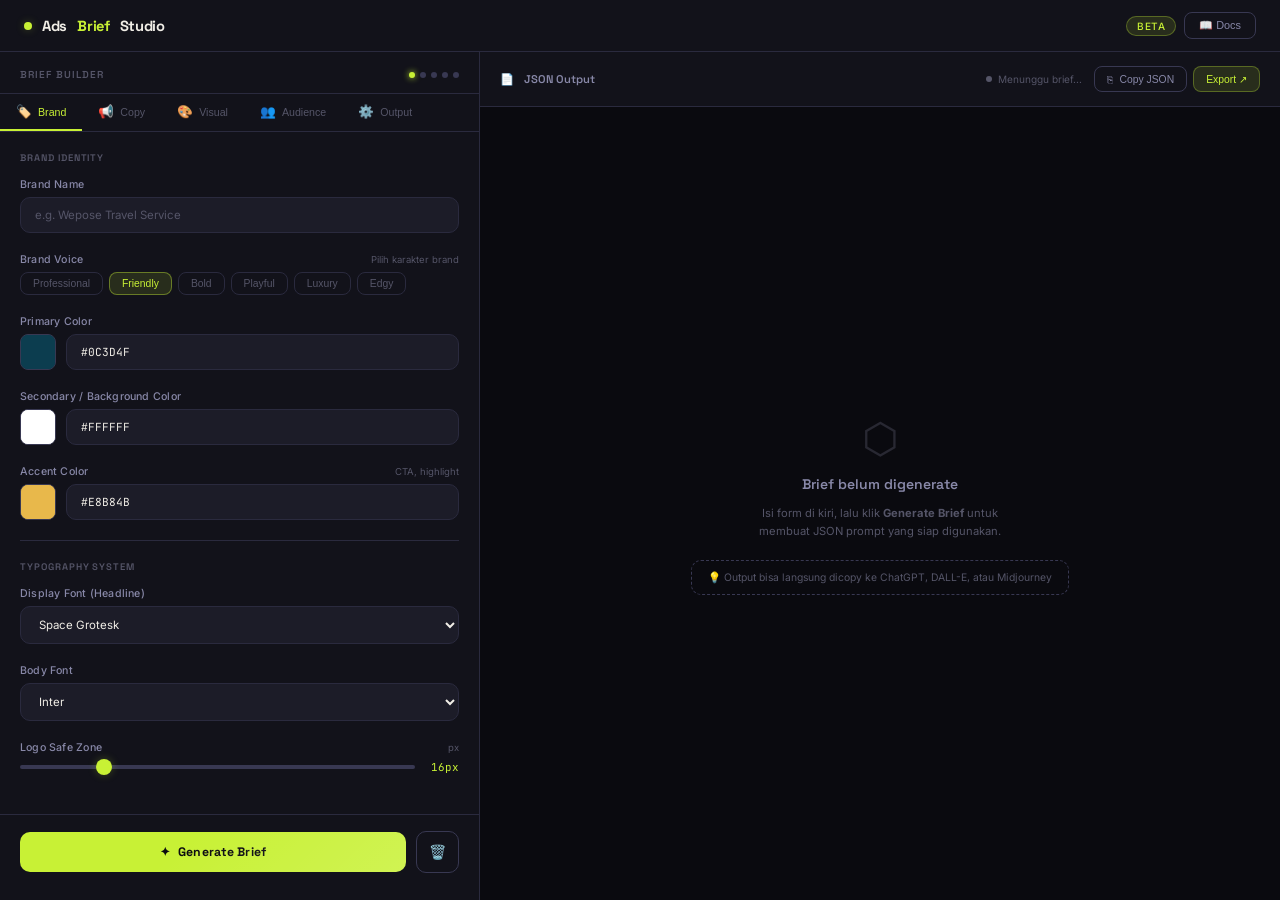
==== index.html @ 7258cc69 "Rename autoads.html to index.html" ====
<!DOCTYPE html>
<html lang="id">
<head>
<meta charset="UTF-8">
<meta name="viewport" content="width=device-width, initial-scale=1.0">
<title>AdsBrief Studio — AI Ads Prompt Generator</title>
<link rel="preconnect" href="https://fonts.googleapis.com">
<link href="https://fonts.googleapis.com/css2?family=Space+Grotesk:wght@300;400;500;600;700&family=Inter:wght@300;400;500&family=JetBrains+Mono:wght@400;500&display=swap" rel="stylesheet">
<style>
*, *::before, *::after { box-sizing: border-box; margin: 0; padding: 0; }

:root {
  --canvas: #0A0A0F;
  --surface: #12121A;
  --surface-2: #1C1C28;
  --surface-3: #252535;
  --border: #2A2A3E;
  --border-2: #383852;
  --accent: #C8F135;
  --accent-dim: rgba(200,241,53,0.12);
  --accent-glow: rgba(200,241,53,0.25);
  --text-primary: #F0EDE6;
  --text-secondary: #8888A8;
  --text-muted: #555568;
  --red: #FF4757;
  --blue: #5B8DEF;
  --purple: #A78BFA;
  --orange: #FB923C;
  --green: #34D399;
  --json-key: #C8F135;
  --json-string: #FB923C;
  --json-number: #5B8DEF;
  --json-bool: #A78BFA;
  --json-null: #8888A8;
}

html { font-size: 14px; }
body {
  font-family: 'Inter', sans-serif;
  background: var(--canvas);
  color: var(--text-primary);
  min-height: 100vh;
  overflow-x: hidden;
}

/* ── TOPBAR ── */
.topbar {
  display: flex;
  align-items: center;
  justify-content: space-between;
  padding: 0 24px;
  height: 52px;
  border-bottom: 1px solid var(--border);
  background: var(--surface);
  position: sticky;
  top: 0;
  z-index: 100;
}
.logo {
  display: flex;
  align-items: center;
  gap: 10px;
  font-family: 'Space Grotesk', sans-serif;
  font-weight: 700;
  font-size: 1.05rem;
  letter-spacing: -0.02em;
  color: var(--text-primary);
}
.logo-dot {
  width: 8px; height: 8px;
  border-radius: 50%;
  background: var(--accent);
  box-shadow: 0 0 8px var(--accent-glow);
}
.logo span { color: var(--accent); }
.topbar-right {
  display: flex;
  align-items: center;
  gap: 8px;
}
.badge {
  padding: 3px 10px;
  border-radius: 99px;
  font-size: 0.72rem;
  font-weight: 500;
  letter-spacing: 0.04em;
  text-transform: uppercase;
}
.badge-beta {
  background: var(--accent-dim);
  color: var(--accent);
  border: 1px solid rgba(200,241,53,0.3);
}
.btn-sm {
  padding: 6px 14px;
  border-radius: 8px;
  font-size: 0.78rem;
  font-weight: 500;
  cursor: pointer;
  border: 1px solid var(--border-2);
  background: transparent;
  color: var(--text-secondary);
  transition: all 0.15s;
}
.btn-sm:hover { border-color: var(--accent); color: var(--accent); }

/* ── MAIN LAYOUT ── */
.studio {
  display: grid;
  grid-template-columns: 480px 1fr;
  height: calc(100vh - 52px);
}

/* ── LEFT PANEL ── */
.panel-left {
  background: var(--surface);
  border-right: 1px solid var(--border);
  overflow-y: auto;
  display: flex;
  flex-direction: column;
}
.panel-left::-webkit-scrollbar { width: 4px; }
.panel-left::-webkit-scrollbar-track { background: transparent; }
.panel-left::-webkit-scrollbar-thumb { background: var(--border-2); border-radius: 99px; }

.section-header {
  display: flex;
  align-items: center;
  justify-content: space-between;
  padding: 16px 20px 12px;
  border-bottom: 1px solid var(--border);
  position: sticky;
  top: 0;
  background: var(--surface);
  z-index: 10;
}
.section-title {
  font-family: 'Space Grotesk', sans-serif;
  font-size: 0.72rem;
  font-weight: 600;
  letter-spacing: 0.1em;
  text-transform: uppercase;
  color: var(--text-muted);
}
.step-indicator {
  display: flex;
  gap: 5px;
  align-items: center;
}
.step-dot {
  width: 6px; height: 6px;
  border-radius: 50%;
  background: var(--border-2);
  transition: all 0.2s;
}
.step-dot.active { background: var(--accent); box-shadow: 0 0 6px var(--accent); }
.step-dot.done { background: var(--green); }

/* Tab Nav */
.tab-nav {
  display: flex;
  gap: 0;
  border-bottom: 1px solid var(--border);
  overflow-x: auto;
  scrollbar-width: none;
}
.tab-nav::-webkit-scrollbar { display: none; }
.tab-btn {
  padding: 10px 16px;
  font-size: 0.76rem;
  font-weight: 500;
  color: var(--text-muted);
  border: none;
  background: transparent;
  cursor: pointer;
  white-space: nowrap;
  border-bottom: 2px solid transparent;
  transition: all 0.15s;
  display: flex;
  align-items: center;
  gap: 6px;
}
.tab-btn.active { color: var(--accent); border-bottom-color: var(--accent); }
.tab-btn:hover:not(.active) { color: var(--text-primary); }
.tab-icon { font-size: 0.9rem; }

/* Form Section */
.form-section { display: none; padding: 20px; }
.form-section.active { display: block; }

.field-group { margin-bottom: 20px; }
.field-label {
  display: flex;
  align-items: center;
  justify-content: space-between;
  margin-bottom: 6px;
}
.label-text {
  font-size: 0.76rem;
  font-weight: 500;
  color: var(--text-secondary);
  letter-spacing: 0.02em;
}
.label-hint {
  font-size: 0.68rem;
  color: var(--text-muted);
}
.field-input {
  width: 100%;
  background: var(--surface-2);
  border: 1px solid var(--border);
  border-radius: 10px;
  padding: 10px 14px;
  color: var(--text-primary);
  font-family: 'Inter', sans-serif;
  font-size: 0.82rem;
  outline: none;
  transition: all 0.15s;
  resize: none;
}
.field-input::placeholder { color: var(--text-muted); }
.field-input:focus {
  border-color: var(--accent);
  background: var(--surface-3);
  box-shadow: 0 0 0 3px var(--accent-dim);
}
.field-input-row {
  display: grid;
  grid-template-columns: 1fr 1fr;
  gap: 10px;
}

/* Color picker row */
.color-row {
  display: flex;
  align-items: center;
  gap: 10px;
}
.color-swatch {
  width: 36px; height: 36px;
  border-radius: 8px;
  border: 1px solid var(--border-2);
  cursor: pointer;
  overflow: hidden;
  flex-shrink: 0;
}
.color-swatch input[type="color"] {
  width: 200%;
  height: 200%;
  margin: -50%;
  cursor: pointer;
  border: none;
  background: none;
}
.color-hex {
  flex: 1;
  font-family: 'JetBrains Mono', monospace;
  font-size: 0.8rem;
  text-transform: uppercase;
}

/* Toggle group */
.toggle-group {
  display: flex;
  gap: 6px;
  flex-wrap: wrap;
}
.toggle-btn {
  padding: 5px 12px;
  border-radius: 8px;
  font-size: 0.74rem;
  font-weight: 500;
  border: 1px solid var(--border);
  background: transparent;
  color: var(--text-muted);
  cursor: pointer;
  transition: all 0.15s;
}
.toggle-btn.active {
  background: var(--accent-dim);
  border-color: rgba(200,241,53,0.4);
  color: var(--accent);
}
.toggle-btn:hover:not(.active) { border-color: var(--border-2); color: var(--text-primary); }

/* Tags input */
.tags-container {
  display: flex;
  flex-wrap: wrap;
  gap: 6px;
  padding: 10px;
  background: var(--surface-2);
  border: 1px solid var(--border);
  border-radius: 10px;
  min-height: 48px;
  cursor: text;
  transition: all 0.15s;
}
.tags-container:focus-within {
  border-color: var(--accent);
  box-shadow: 0 0 0 3px var(--accent-dim);
}
.tag {
  display: flex;
  align-items: center;
  gap: 5px;
  padding: 3px 10px;
  background: var(--surface-3);
  border: 1px solid var(--border-2);
  border-radius: 99px;
  font-size: 0.72rem;
  color: var(--text-primary);
}
.tag-remove {
  cursor: pointer;
  color: var(--text-muted);
  font-size: 0.8rem;
  line-height: 1;
  transition: color 0.1s;
}
.tag-remove:hover { color: var(--red); }
.tags-input {
  background: none;
  border: none;
  outline: none;
  color: var(--text-primary);
  font-family: 'Inter', sans-serif;
  font-size: 0.8rem;
  min-width: 80px;
  flex: 1;
}
.tags-input::placeholder { color: var(--text-muted); }

/* Divider */
.field-divider {
  border: none;
  border-top: 1px solid var(--border);
  margin: 20px 0;
}
.field-section-label {
  font-family: 'Space Grotesk', sans-serif;
  font-size: 0.68rem;
  font-weight: 600;
  letter-spacing: 0.1em;
  text-transform: uppercase;
  color: var(--text-muted);
  margin-bottom: 14px;
}

/* Aspect ratio selector */
.ratio-grid {
  display: grid;
  grid-template-columns: repeat(4, 1fr);
  gap: 8px;
}
.ratio-btn {
  display: flex;
  flex-direction: column;
  align-items: center;
  gap: 6px;
  padding: 10px 6px;
  border: 1px solid var(--border);
  border-radius: 10px;
  background: var(--surface-2);
  cursor: pointer;
  transition: all 0.15s;
  color: var(--text-muted);
}
.ratio-btn.active {
  border-color: rgba(200,241,53,0.4);
  background: var(--accent-dim);
  color: var(--accent);
}
.ratio-btn:hover:not(.active) { border-color: var(--border-2); color: var(--text-primary); }
.ratio-visual {
  border: 2px solid currentColor;
  border-radius: 3px;
  opacity: 0.7;
}
.ratio-label { font-size: 0.68rem; font-weight: 500; text-align: center; }

/* Slider */
.slider-row {
  display: flex;
  align-items: center;
  gap: 12px;
}
.field-slider {
  flex: 1;
  -webkit-appearance: none;
  height: 4px;
  border-radius: 99px;
  background: var(--border-2);
  outline: none;
}
.field-slider::-webkit-slider-thumb {
  -webkit-appearance: none;
  width: 16px; height: 16px;
  border-radius: 50%;
  background: var(--accent);
  cursor: pointer;
  box-shadow: 0 0 8px var(--accent-glow);
}
.slider-value {
  font-family: 'JetBrains Mono', monospace;
  font-size: 0.78rem;
  color: var(--accent);
  min-width: 32px;
  text-align: right;
}

/* Generate button */
.generate-bar {
  padding: 16px 20px;
  border-top: 1px solid var(--border);
  background: var(--surface);
  display: flex;
  gap: 10px;
  align-items: center;
}
.btn-generate {
  flex: 1;
  display: flex;
  align-items: center;
  justify-content: center;
  gap: 8px;
  padding: 12px;
  border-radius: 10px;
  border: none;
  background: var(--accent);
  color: #0A0A0F;
  font-family: 'Space Grotesk', sans-serif;
  font-weight: 700;
  font-size: 0.88rem;
  letter-spacing: 0.01em;
  cursor: pointer;
  transition: all 0.2s;
  position: relative;
  overflow: hidden;
}
.btn-generate::before {
  content: '';
  position: absolute;
  inset: 0;
  background: linear-gradient(135deg, transparent 40%, rgba(255,255,255,0.15) 100%);
}
.btn-generate:hover {
  transform: translateY(-1px);
  box-shadow: 0 8px 24px rgba(200,241,53,0.35);
}
.btn-generate:active { transform: translateY(0); }
.btn-generate.loading { opacity: 0.7; pointer-events: none; }
.btn-reset {
  padding: 12px;
  border-radius: 10px;
  border: 1px solid var(--border-2);
  background: transparent;
  color: var(--text-muted);
  cursor: pointer;
  transition: all 0.15s;
  font-size: 1rem;
}
.btn-reset:hover { border-color: var(--red); color: var(--red); }

/* ── RIGHT PANEL ── */
.panel-right {
  background: var(--canvas);
  display: flex;
  flex-direction: column;
  overflow: hidden;
}
.output-header {
  display: flex;
  align-items: center;
  justify-content: space-between;
  padding: 14px 20px;
  border-bottom: 1px solid var(--border);
  background: var(--surface);
}
.output-title {
  display: flex;
  align-items: center;
  gap: 10px;
  font-family: 'Space Grotesk', sans-serif;
  font-size: 0.8rem;
  font-weight: 600;
  color: var(--text-secondary);
}
.output-status {
  display: flex;
  align-items: center;
  gap: 6px;
  font-size: 0.72rem;
  color: var(--text-muted);
}
.status-dot {
  width: 6px; height: 6px;
  border-radius: 50%;
  background: var(--text-muted);
}
.status-dot.ready { background: var(--green); box-shadow: 0 0 6px var(--green); }
.status-dot.generating {
  background: var(--accent);
  animation: pulse-dot 1s infinite;
}
@keyframes pulse-dot {
  0%,100% { box-shadow: 0 0 4px var(--accent); opacity: 1; }
  50% { box-shadow: 0 0 12px var(--accent); opacity: 0.6; }
}

.output-actions {
  display: flex;
  gap: 6px;
}
.action-btn {
  display: flex;
  align-items: center;
  gap: 6px;
  padding: 6px 12px;
  border-radius: 8px;
  font-size: 0.74rem;
  font-weight: 500;
  cursor: pointer;
  border: 1px solid var(--border-2);
  background: transparent;
  color: var(--text-secondary);
  transition: all 0.15s;
}
.action-btn:hover { border-color: var(--border-2); color: var(--text-primary); background: var(--surface-2); }
.action-btn.primary {
  background: var(--accent-dim);
  border-color: rgba(200,241,53,0.3);
  color: var(--accent);
}
.action-btn.primary:hover { background: rgba(200,241,53,0.18); }

/* Export menu */
.export-menu {
  position: relative;
}
.export-dropdown {
  display: none;
  position: absolute;
  top: calc(100% + 6px);
  right: 0;
  background: var(--surface-2);
  border: 1px solid var(--border-2);
  border-radius: 10px;
  overflow: hidden;
  min-width: 180px;
  z-index: 200;
  box-shadow: 0 16px 40px rgba(0,0,0,0.4);
}
.export-dropdown.open { display: block; }
.export-option {
  display: flex;
  align-items: center;
  gap: 10px;
  padding: 10px 14px;
  font-size: 0.78rem;
  color: var(--text-secondary);
  cursor: pointer;
  transition: all 0.1s;
  border: none;
  background: none;
  width: 100%;
  text-align: left;
}
.export-option:hover { background: var(--surface-3); color: var(--text-primary); }
.export-divider { border: none; border-top: 1px solid var(--border); margin: 4px 0; }
.export-option-icon { font-size: 1rem; }

/* JSON Viewer */
.output-body {
  flex: 1;
  overflow-y: auto;
  padding: 20px;
  display: flex;
  flex-direction: column;
  gap: 16px;
}
.output-body::-webkit-scrollbar { width: 4px; }
.output-body::-webkit-scrollbar-track { background: transparent; }
.output-body::-webkit-scrollbar-thumb { background: var(--border); border-radius: 99px; }

/* Empty state */
.empty-state {
  flex: 1;
  display: flex;
  flex-direction: column;
  align-items: center;
  justify-content: center;
  gap: 12px;
  color: var(--text-muted);
  text-align: center;
  padding: 40px;
}
.empty-icon { font-size: 3rem; opacity: 0.4; }
.empty-title {
  font-family: 'Space Grotesk', sans-serif;
  font-size: 1rem;
  font-weight: 600;
  color: var(--text-secondary);
}
.empty-desc { font-size: 0.8rem; line-height: 1.6; max-width: 280px; }
.empty-hint {
  display: flex;
  align-items: center;
  gap: 8px;
  padding: 10px 16px;
  border: 1px dashed var(--border-2);
  border-radius: 10px;
  font-size: 0.74rem;
  color: var(--text-muted);
  margin-top: 8px;
}

/* JSON Block */
.json-block {
  background: var(--surface);
  border: 1px solid var(--border);
  border-radius: 12px;
  overflow: hidden;
}
.json-block-header {
  display: flex;
  align-items: center;
  justify-content: space-between;
  padding: 10px 16px;
  background: var(--surface-2);
  border-bottom: 1px solid var(--border);
}
.json-block-title {
  font-family: 'JetBrains Mono', monospace;
  font-size: 0.72rem;
  color: var(--text-muted);
  display: flex;
  align-items: center;
  gap: 8px;
}
.json-block-title::before {
  content: '';
  display: inline-block;
  width: 8px; height: 8px;
  border-radius: 50%;
  background: var(--accent);
}
.copy-line-btn {
  padding: 3px 10px;
  border-radius: 6px;
  font-size: 0.68rem;
  border: 1px solid var(--border);
  background: transparent;
  color: var(--text-muted);
  cursor: pointer;
  transition: all 0.1s;
  font-family: 'Inter', sans-serif;
}
.copy-line-btn:hover { border-color: var(--accent); color: var(--accent); }
.copy-line-btn.copied { border-color: var(--green); color: var(--green); }

.json-code {
  padding: 16px;
  font-family: 'JetBrains Mono', monospace;
  font-size: 0.78rem;
  line-height: 1.7;
  color: var(--text-secondary);
  overflow-x: auto;
  white-space: pre;
}
.json-code::-webkit-scrollbar { height: 4px; }
.json-code::-webkit-scrollbar-thumb { background: var(--border); border-radius: 99px; }

/* JSON Syntax Colors */
.jk { color: var(--json-key); }
.js { color: var(--json-string); }
.jn { color: var(--json-number); }
.jb { color: var(--json-bool); }
.jnu { color: var(--json-null); }
.jp { color: var(--text-muted); }
.jc { color: var(--text-muted); font-style: italic; }

/* Preview card below JSON */
.preview-card {
  background: var(--surface);
  border: 1px solid var(--border);
  border-radius: 12px;
  padding: 16px;
}
.preview-card-title {
  font-family: 'Space Grotesk', sans-serif;
  font-size: 0.7rem;
  font-weight: 600;
  letter-spacing: 0.08em;
  text-transform: uppercase;
  color: var(--text-muted);
  margin-bottom: 12px;
}
.preview-grid {
  display: grid;
  grid-template-columns: repeat(3, 1fr);
  gap: 8px;
}
.preview-item {
  background: var(--surface-2);
  border-radius: 8px;
  padding: 10px;
}
.preview-item-label {
  font-size: 0.65rem;
  color: var(--text-muted);
  margin-bottom: 4px;
  letter-spacing: 0.03em;
}
.preview-item-value {
  font-size: 0.78rem;
  color: var(--text-primary);
  font-weight: 500;
  word-break: break-word;
}
.color-preview-dot {
  width: 14px; height: 14px;
  border-radius: 4px;
  display: inline-block;
  margin-right: 6px;
  vertical-align: middle;
  border: 1px solid rgba(255,255,255,0.1);
}

/* Export to ChatGPT banner */
.chatgpt-banner {
  background: linear-gradient(135deg, #0f3027 0%, #1a1a2e 100%);
  border: 1px solid rgba(77,199,128,0.25);
  border-radius: 12px;
  padding: 16px;
  display: flex;
  align-items: center;
  justify-content: space-between;
  gap: 12px;
}
.chatgpt-info { display: flex; align-items: center; gap: 12px; }
.chatgpt-logo {
  width: 36px; height: 36px;
  background: #10a37f;
  border-radius: 8px;
  display: flex;
  align-items: center;
  justify-content: center;
  font-size: 1.1rem;
  flex-shrink: 0;
}
.chatgpt-text { font-size: 0.78rem; color: var(--text-secondary); line-height: 1.5; }
.chatgpt-text strong { color: var(--text-primary); font-weight: 600; }
.btn-chatgpt {
  padding: 8px 16px;
  border-radius: 8px;
  border: 1px solid rgba(77,199,128,0.4);
  background: rgba(77,199,128,0.1);
  color: #4dc780;
  font-size: 0.76rem;
  font-weight: 600;
  cursor: pointer;
  white-space: nowrap;
  transition: all 0.15s;
  font-family: 'Inter', sans-serif;
}
.btn-chatgpt:hover { background: rgba(77,199,128,0.2); }

/* Midjourney banner */
.mj-banner {
  background: linear-gradient(135deg, #1a0f2e 0%, #0f1a2e 100%);
  border: 1px solid rgba(114,90,193,0.25);
  border-radius: 12px;
  padding: 16px;
  display: flex;
  align-items: center;
  justify-content: space-between;
  gap: 12px;
}
.mj-logo {
  width: 36px; height: 36px;
  background: #5b4a8f;
  border-radius: 8px;
  display: flex;
  align-items: center;
  justify-content: center;
  font-size: 1rem;
  flex-shrink: 0;
}
.btn-mj {
  padding: 8px 16px;
  border-radius: 8px;
  border: 1px solid rgba(114,90,193,0.4);
  background: rgba(114,90,193,0.1);
  color: #9b7ed4;
  font-size: 0.76rem;
  font-weight: 600;
  cursor: pointer;
  white-space: nowrap;
  transition: all 0.15s;
  font-family: 'Inter', sans-serif;
}
.btn-mj:hover { background: rgba(114,90,193,0.2); }

/* Toast */
.toast-container {
  position: fixed;
  bottom: 24px;
  right: 24px;
  z-index: 1000;
  display: flex;
  flex-direction: column;
  gap: 8px;
}
.toast {
  display: flex;
  align-items: center;
  gap: 10px;
  padding: 10px 16px;
  background: var(--surface-2);
  border: 1px solid var(--border-2);
  border-radius: 10px;
  font-size: 0.78rem;
  color: var(--text-primary);
  animation: slide-in 0.2s ease;
  box-shadow: 0 8px 24px rgba(0,0,0,0.3);
  max-width: 280px;
}
.toast.success { border-color: rgba(52,211,153,0.4); }
.toast.error { border-color: rgba(255,71,87,0.4); }
.toast-icon { font-size: 1rem; }
@keyframes slide-in {
  from { transform: translateX(20px); opacity: 0; }
  to { transform: translateX(0); opacity: 1; }
}

/* Loading spinner */
.spinner {
  width: 16px; height: 16px;
  border: 2px solid rgba(10,10,15,0.3);
  border-top-color: #0A0A0F;
  border-radius: 50%;
  animation: spin 0.6s linear infinite;
}
@keyframes spin { to { transform: rotate(360deg); } }

/* Typewriter effect */
@keyframes blink { 0%,100% { opacity: 1; } 50% { opacity: 0; } }
.cursor { animation: blink 0.8s infinite; color: var(--accent); }

/* Responsive */
@media (max-width: 900px) {
  .studio { grid-template-columns: 1fr; height: auto; }
  .panel-left { max-height: 60vh; }
  .panel-right { min-height: 50vh; }
  .preview-grid { grid-template-columns: 1fr 1fr; }
}
</style>
</head>
<body>

<!-- Topbar -->
<nav class="topbar">
  <div class="logo">
    <div class="logo-dot"></div>
    Ads<span>Brief</span> Studio
  </div>
  <div class="topbar-right">
    <span class="badge badge-beta">Beta</span>
    <button class="btn-sm" onclick="showDocs()">📖 Docs</button>
  </div>
</nav>

<!-- Main Studio -->
<div class="studio">

  <!-- LEFT: Form Panel -->
  <div class="panel-left">
    <div class="section-header">
      <span class="section-title">Brief Builder</span>
      <div class="step-indicator">
        <div class="step-dot active" id="dot-0"></div>
        <div class="step-dot" id="dot-1"></div>
        <div class="step-dot" id="dot-2"></div>
        <div class="step-dot" id="dot-3"></div>
        <div class="step-dot" id="dot-4"></div>
      </div>
    </div>

    <!-- Tab Navigation -->
    <div class="tab-nav">
      <button class="tab-btn active" onclick="switchTab(0, this)">
        <span class="tab-icon">🏷️</span> Brand
      </button>
      <button class="tab-btn" onclick="switchTab(1, this)">
        <span class="tab-icon">📢</span> Copy
      </button>
      <button class="tab-btn" onclick="switchTab(2, this)">
        <span class="tab-icon">🎨</span> Visual
      </button>
      <button class="tab-btn" onclick="switchTab(3, this)">
        <span class="tab-icon">👥</span> Audience
      </button>
      <button class="tab-btn" onclick="switchTab(4, this)">
        <span class="tab-icon">⚙️</span> Output
      </button>
    </div>

    <!-- TAB 0: Brand Identity -->
    <div class="form-section active" id="tab-0">
      <p class="field-section-label">Brand Identity</p>

      <div class="field-group">
        <div class="field-label">
          <span class="label-text">Brand Name</span>
        </div>
        <input class="field-input" id="brand_name" type="text" placeholder="e.g. Wepose Travel Service" oninput="liveUpdate()">
      </div>

      <div class="field-group">
        <div class="field-label">
          <span class="label-text">Brand Voice</span>
          <span class="label-hint">Pilih karakter brand</span>
        </div>
        <div class="toggle-group" id="brand_voice">
          <button class="toggle-btn" onclick="toggleSingle(this, 'brand_voice')">Professional</button>
          <button class="toggle-btn active" onclick="toggleSingle(this, 'brand_voice')">Friendly</button>
          <button class="toggle-btn" onclick="toggleSingle(this, 'brand_voice')">Bold</button>
          <button class="toggle-btn" onclick="toggleSingle(this, 'brand_voice')">Playful</button>
          <button class="toggle-btn" onclick="toggleSingle(this, 'brand_voice')">Luxury</button>
          <button class="toggle-btn" onclick="toggleSingle(this, 'brand_voice')">Edgy</button>
        </div>
      </div>

      <div class="field-group">
        <div class="field-label">
          <span class="label-text">Primary Color</span>
        </div>
        <div class="color-row">
          <div class="color-swatch" style="background:#0c3d4f">
            <input type="color" id="color_primary" value="#0c3d4f" oninput="syncColor('primary')">
          </div>
          <input class="field-input color-hex" id="hex_primary" type="text" value="#0c3d4f" placeholder="#000000" oninput="syncHex('primary')">
        </div>
      </div>

      <div class="field-group">
        <div class="field-label">
          <span class="label-text">Secondary / Background Color</span>
        </div>
        <div class="color-row">
          <div class="color-swatch" id="swatch_secondary" style="background:#ffffff">
            <input type="color" id="color_secondary" value="#ffffff" oninput="syncColor('secondary')">
          </div>
          <input class="field-input color-hex" id="hex_secondary" type="text" value="#ffffff" placeholder="#ffffff" oninput="syncHex('secondary')">
        </div>
      </div>

      <div class="field-group">
        <div class="field-label">
          <span class="label-text">Accent Color</span>
          <span class="label-hint">CTA, highlight</span>
        </div>
        <div class="color-row">
          <div class="color-swatch" id="swatch_accent" style="background:#e8b84b">
            <input type="color" id="color_accent" value="#e8b84b" oninput="syncColor('accent')">
          </div>
          <input class="field-input color-hex" id="hex_accent" type="text" value="#e8b84b" placeholder="#e8b84b" oninput="syncHex('accent')">
        </div>
      </div>

      <hr class="field-divider">
      <p class="field-section-label">Typography System</p>

      <div class="field-group">
        <div class="field-label">
          <span class="label-text">Display Font (Headline)</span>
        </div>
        <select class="field-input" id="font_display" onchange="liveUpdate()">
          <option value="Space Grotesk">Space Grotesk</option>
          <option value="Syne">Syne</option>
          <option value="Plus Jakarta Sans">Plus Jakarta Sans</option>
          <option value="Bebas Neue">Bebas Neue</option>
          <option value="Montserrat">Montserrat</option>
          <option value="Raleway">Raleway</option>
          <option value="Poppins">Poppins</option>
          <option value="Anton">Anton</option>
        </select>
      </div>

      <div class="field-group">
        <div class="field-label">
          <span class="label-text">Body Font</span>
        </div>
        <select class="field-input" id="font_body" onchange="liveUpdate()">
          <option value="Inter">Inter</option>
          <option value="DM Sans">DM Sans</option>
          <option value="Nunito">Nunito</option>
          <option value="Lato">Lato</option>
          <option value="Source Sans Pro">Source Sans Pro</option>
        </select>
      </div>

      <div class="field-group">
        <div class="field-label">
          <span class="label-text">Logo Safe Zone</span>
          <span class="label-hint">px</span>
        </div>
        <div class="slider-row">
          <input type="range" class="field-slider" id="logo_safe_zone" min="8" max="48" value="16" oninput="document.getElementById('lsz_val').textContent=this.value+'px';liveUpdate()">
          <span class="slider-value" id="lsz_val">16px</span>
        </div>
      </div>
    </div>

    <!-- TAB 1: Copy / Messaging -->
    <div class="form-section" id="tab-1">
      <p class="field-section-label">Ad Copy</p>

      <div class="field-group">
        <div class="field-label">
          <span class="label-text">Headline</span>
          <span class="label-hint">Max 8 kata, punch kuat</span>
        </div>
        <input class="field-input" id="headline" type="text" placeholder="e.g. VISA CHINA ANTI RIBET" oninput="liveUpdate()">
      </div>

      <div class="field-group">
        <div class="field-label">
          <span class="label-text">Subheadline</span>
        </div>
        <input class="field-input" id="subheadline" type="text" placeholder="e.g. Cuma Modal Paspor Bisa Jelajahi China" oninput="liveUpdate()">
      </div>

      <div class="field-group">
        <div class="field-label">
          <span class="label-text">Call to Action</span>
        </div>
        <input class="field-input" id="cta_text" type="text" placeholder="e.g. Apply Visa China Sekarang" oninput="liveUpdate()">
      </div>

      <hr class="field-divider">
      <p class="field-section-label">CTA Design Spec</p>

      <div class="field-group">
        <div class="field-label">
          <span class="label-text">CTA Shape</span>
        </div>
        <div class="toggle-group" id="cta_shape">
          <button class="toggle-btn active" onclick="toggleSingle(this,'cta_shape')">Pill</button>
          <button class="toggle-btn" onclick="toggleSingle(this,'cta_shape')">Rounded</button>
          <button class="toggle-btn" onclick="toggleSingle(this,'cta_shape')">Sharp</button>
        </div>
      </div>

      <div class="field-group">
        <div class="field-label">
          <span class="label-text">CTA Icon</span>
        </div>
        <div class="toggle-group" id="cta_icon">
          <button class="toggle-btn active" onclick="toggleSingle(this,'cta_icon')">→ Arrow</button>
          <button class="toggle-btn" onclick="toggleSingle(this,'cta_icon')">💬 WhatsApp</button>
          <button class="toggle-btn" onclick="toggleSingle(this,'cta_icon')">✦ Star</button>
          <button class="toggle-btn" onclick="toggleSingle(this,'cta_icon')">None</button>
        </div>
      </div>

      <hr class="field-divider">
      <p class="field-section-label">Key Features (USP)</p>

      <div class="field-group">
        <div class="field-label">
          <span class="label-text">Feature Points</span>
          <span class="label-hint">Enter untuk tambah</span>
        </div>
        <div class="tags-container" id="features_container" onclick="document.getElementById('features_input').focus()">
          <span class="tag">Proses mudah <span class="tag-remove" onclick="removeTag(this)">×</span></span>
          <span class="tag">Cepat & Efisien <span class="tag-remove" onclick="removeTag(this)">×</span></span>
          <span class="tag">Tim profesional <span class="tag-remove" onclick="removeTag(this)">×</span></span>
          <input class="tags-input" id="features_input" placeholder="Tambah fitur..." onkeydown="handleTagInput(event, 'features_container')">
        </div>
      </div>

      <div class="field-group">
        <div class="field-label">
          <span class="label-text">Forbidden Elements</span>
          <span class="label-hint">Apa yang TIDAK boleh muncul</span>
        </div>
        <div class="tags-container" id="forbidden_container" onclick="document.getElementById('forbidden_input').focus()">
          <span class="tag">clutter <span class="tag-remove" onclick="removeTag(this)">×</span></span>
          <span class="tag">serif font <span class="tag-remove" onclick="removeTag(this)">×</span></span>
          <input class="tags-input" id="forbidden_input" placeholder="Tambah larangan..." onkeydown="handleTagInput(event, 'forbidden_container')">
        </div>
      </div>
    </div>

    <!-- TAB 2: Visual Direction -->
    <div class="form-section" id="tab-2">
      <p class="field-section-label">Format & Output</p>

      <div class="field-group">
        <div class="field-label">
          <span class="label-text">Aspect Ratio</span>
        </div>
        <div class="ratio-grid" id="aspect_ratio">
          <button class="ratio-btn" onclick="toggleRatio(this)">
            <div class="ratio-visual" style="width:24px;height:24px"></div>
            <span class="ratio-label">1:1<br>Square</span>
          </button>
          <button class="ratio-btn active" onclick="toggleRatio(this)">
            <div class="ratio-visual" style="width:20px;height:25px"></div>
            <span class="ratio-label">4:5<br>Feed</span>
          </button>
          <button class="ratio-btn" onclick="toggleRatio(this)">
            <div class="ratio-visual" style="width:16px;height:28px"></div>
            <span class="ratio-label">9:16<br>Story</span>
          </button>
          <button class="ratio-btn" onclick="toggleRatio(this)">
            <div class="ratio-visual" style="width:28px;height:16px"></div>
            <span class="ratio-label">16:9<br>Banner</span>
          </button>
        </div>
      </div>

      <div class="field-group">
        <div class="field-label">
          <span class="label-text">Visual Aesthetic</span>
        </div>
        <div class="toggle-group" id="aesthetic">
          <button class="toggle-btn active" onclick="toggleSingle(this,'aesthetic')">Bright & Fresh</button>
          <button class="toggle-btn" onclick="toggleSingle(this,'aesthetic')">Dark & Bold</button>
          <button class="toggle-btn" onclick="toggleSingle(this,'aesthetic')">Minimal Clean</button>
          <button class="toggle-btn" onclick="toggleSingle(this,'aesthetic')">Luxury</button>
          <button class="toggle-btn" onclick="toggleSingle(this,'aesthetic')">Retro Warm</button>
        </div>
      </div>

      <div class="field-group">
        <div class="field-label">
          <span class="label-text">Composition Style</span>
        </div>
        <div class="toggle-group" id="composition">
          <button class="toggle-btn active" onclick="toggleSingle(this,'composition')">Hero Center</button>
          <button class="toggle-btn" onclick="toggleSingle(this,'composition')">Left Align</button>
          <button class="toggle-btn" onclick="toggleSingle(this,'composition')">Split Screen</button>
          <button class="toggle-btn" onclick="toggleSingle(this,'composition')">Overlapping</button>
        </div>
      </div>

      <hr class="field-divider">
      <p class="field-section-label">Depth & Lighting</p>

      <div class="field-group">
        <div class="field-label">
          <span class="label-text">Lighting Setup</span>
        </div>
        <div class="toggle-group" id="lighting">
          <button class="toggle-btn active" onclick="toggleSingle(this,'lighting')">Studio 3-point</button>
          <button class="toggle-btn" onclick="toggleSingle(this,'lighting')">Soft Natural</button>
          <button class="toggle-btn" onclick="toggleSingle(this,'lighting')">Dramatic Side</button>
          <button class="toggle-btn" onclick="toggleSingle(this,'lighting')">Backlit Glow</button>
        </div>
      </div>

      <div class="field-group">
        <div class="field-label">
          <span class="label-text">Depth of Field</span>
          <span class="label-hint">Blur amount</span>
        </div>
        <div class="toggle-group" id="dof">
          <button class="toggle-btn" onclick="toggleSingle(this,'dof')">Sharp All</button>
          <button class="toggle-btn active" onclick="toggleSingle(this,'dof')">f/2.8 Soft BG</button>
          <button class="toggle-btn" onclick="toggleSingle(this,'dof')">f/1.4 Bokeh</button>
        </div>
      </div>

      <hr class="field-divider">
      <p class="field-section-label">Motion Layer</p>

      <div class="field-group">
        <div class="field-label">
          <span class="label-text">Motion Export</span>
        </div>
        <div class="toggle-group" id="motion_format">
          <button class="toggle-btn active" onclick="toggleMulti(this)">Static PNG</button>
          <button class="toggle-btn" onclick="toggleMulti(this)">MP4 Loop</button>
          <button class="toggle-btn" onclick="toggleMulti(this)">GIF</button>
          <button class="toggle-btn" onclick="toggleMulti(this)">Lottie JSON</button>
        </div>
      </div>

      <div class="field-group">
        <div class="field-label">
          <span class="label-text">Animation Style</span>
        </div>
        <div class="toggle-group" id="animation_style">
          <button class="toggle-btn" onclick="toggleSingle(this,'animation_style')">None</button>
          <button class="toggle-btn active" onclick="toggleSingle(this,'animation_style')">Subtle Float</button>
          <button class="toggle-btn" onclick="toggleSingle(this,'animation_style')">Fade Sequence</button>
          <button class="toggle-btn" onclick="toggleSingle(this,'animation_style')">Cinematic Pan</button>
        </div>
      </div>
    </div>

    <!-- TAB 3: Audience -->
    <div class="form-section" id="tab-3">
      <p class="field-section-label">Target Audience</p>

      <div class="field-group">
        <div class="field-label">
          <span class="label-text">Age Range</span>
        </div>
        <div class="field-input-row">
          <input class="field-input" id="age_min" type="number" placeholder="Min: 22" value="22" oninput="liveUpdate()">
          <input class="field-input" id="age_max" type="number" placeholder="Max: 35" value="35" oninput="liveUpdate()">
        </div>
      </div>

      <div class="field-group">
        <div class="field-label">
          <span class="label-text">Demographic</span>
        </div>
        <input class="field-input" id="demographic" type="text" placeholder="e.g. Millennial & Gen-Z Indonesia" oninput="liveUpdate()" value="Millennial & Gen-Z Indonesia">
      </div>

      <div class="field-group">
        <div class="field-label">
          <span class="label-text">Psychographic</span>
          <span class="label-hint">Karakter & behavior</span>
        </div>
        <textarea class="field-input" id="psychographic" rows="3" placeholder="e.g. Traveler impulsif, price-sensitive, mobile-first" oninput="liveUpdate()">Traveler impulsif, price-sensitive, mobile-first</textarea>
      </div>

      <div class="field-group">
        <div class="field-label">
          <span class="label-text">Platform Context</span>
        </div>
        <div class="toggle-group" id="platform">
          <button class="toggle-btn active" onclick="toggleSingle(this,'platform')">Instagram Feed</button>
          <button class="toggle-btn" onclick="toggleSingle(this,'platform')">TikTok</button>
          <button class="toggle-btn" onclick="toggleSingle(this,'platform')">Facebook Ads</button>
          <button class="toggle-btn" onclick="toggleSingle(this,'platform')">Google Display</button>
          <button class="toggle-btn" onclick="toggleSingle(this,'platform')">Twitter/X</button>
        </div>
      </div>

      <div class="field-group">
        <div class="field-label">
          <span class="label-text">Scroll-Stop Priority</span>
          <span class="label-hint">Hook utama dalam 3 detik</span>
        </div>
        <div class="toggle-group" id="scroll_stop">
          <button class="toggle-btn active" onclick="toggleSingle(this,'scroll_stop')">3-sec Visual Hook</button>
          <button class="toggle-btn" onclick="toggleSingle(this,'scroll_stop')">Emotional Pull</button>
          <button class="toggle-btn" onclick="toggleSingle(this,'scroll_stop')">Price Shock</button>
          <button class="toggle-btn" onclick="toggleSingle(this,'scroll_stop')">Curiosity Gap</button>
        </div>
      </div>

      <hr class="field-divider">
      <p class="field-section-label">A/B Variant Generation</p>

      <div class="field-group">
        <div class="field-label">
          <span class="label-text">Enable A/B Variants</span>
        </div>
        <div class="toggle-group" id="ab_enabled">
          <button class="toggle-btn active" onclick="toggleSingle(this,'ab_enabled')">Yes — Generate 2 Variants</button>
          <button class="toggle-btn" onclick="toggleSingle(this,'ab_enabled')">No — Single Output</button>
        </div>
      </div>

      <div class="field-group">
        <div class="field-label">
          <span class="label-text">Variant Metric</span>
          <span class="label-hint">Apa yang dibandingkan</span>
        </div>
        <div class="toggle-group" id="ab_metric">
          <button class="toggle-btn active" onclick="toggleSingle(this,'ab_metric')">Visual Contrast Score</button>
          <button class="toggle-btn" onclick="toggleSingle(this,'ab_metric')">CTA Color</button>
          <button class="toggle-btn" onclick="toggleSingle(this,'ab_metric')">Layout</button>
          <button class="toggle-btn" onclick="toggleSingle(this,'ab_metric')">Headline Tone</button>
        </div>
      </div>
    </div>

    <!-- TAB 4: Output Config -->
    <div class="form-section" id="tab-4">
      <p class="field-section-label">Output Format</p>

      <div class="field-group">
        <div class="field-label">
          <span class="label-text">File Type</span>
        </div>
        <div class="toggle-group" id="file_type">
          <button class="toggle-btn active" onclick="toggleSingle(this,'file_type')">PNG</button>
          <button class="toggle-btn" onclick="toggleSingle(this,'file_type')">WebP</button>
          <button class="toggle-btn" onclick="toggleSingle(this,'file_type')">JPG</button>
          <button class="toggle-btn" onclick="toggleSingle(this,'file_type')">PDF</button>
        </div>
      </div>

      <div class="field-group">
        <div class="field-label">
          <span class="label-text">Background</span>
        </div>
        <div class="toggle-group" id="bg_type">
          <button class="toggle-btn active" onclick="toggleSingle(this,'bg_type')">Solid Color</button>
          <button class="toggle-btn" onclick="toggleSingle(this,'bg_type')">Transparent</button>
          <button class="toggle-btn" onclick="toggleSingle(this,'bg_type')">Gradient</button>
        </div>
      </div>

      <div class="field-group">
        <div class="field-label">
          <span class="label-text">Resolution</span>
        </div>
        <div class="toggle-group" id="resolution">
          <button class="toggle-btn" onclick="toggleSingle(this,'resolution')">72 DPI (Web)</button>
          <button class="toggle-btn active" onclick="toggleSingle(this,'resolution')">150 DPI (Social)</button>
          <button class="toggle-btn" onclick="toggleSingle(this,'resolution')">300 DPI (Print)</button>
        </div>
      </div>

      <div class="field-group">
        <div class="field-label">
          <span class="label-text">Photorealism Level</span>
        </div>
        <div class="slider-row">
          <input type="range" class="field-slider" id="photorealism" min="1" max="5" value="4" oninput="updatePhotoLabel(this.value);liveUpdate()">
          <span class="slider-value" id="photo_val">Ultra-8K</span>
        </div>
      </div>

      <hr class="field-divider">
      <p class="field-section-label">Layer Export</p>

      <div class="field-group">
        <div class="field-label">
          <span class="label-text">Export Layers</span>
          <span class="label-hint">Pilih layer yang diexport</span>
        </div>
        <div class="toggle-group" id="export_layers">
          <button class="toggle-btn active" onclick="toggleMulti(this)">Background</button>
          <button class="toggle-btn active" onclick="toggleMulti(this)">Product</button>
          <button class="toggle-btn active" onclick="toggleMulti(this)">Typography</button>
          <button class="toggle-btn active" onclick="toggleMulti(this)">CTA Button</button>
          <button class="toggle-btn" onclick="toggleMulti(this)">Logo</button>
          <button class="toggle-btn" onclick="toggleMulti(this)">Feature Badges</button>
        </div>
      </div>

      <hr class="field-divider">
      <p class="field-section-label">Negative Prompt</p>

      <div class="field-group">
        <div class="field-label">
          <span class="label-text">Additional Exclusions</span>
        </div>
        <textarea class="field-input" id="neg_prompt_extra" rows="3" placeholder="Tambah hal yang tidak diinginkan..." oninput="liveUpdate()">ugly, deformed, blurry, watermarks, low resolution</textarea>
      </div>
    </div>

    <!-- Generate Bar -->
    <div class="generate-bar">
      <button class="btn-generate" id="btn_generate" onclick="generateJSON()">
        <span id="gen_icon">✦</span>
        <span id="gen_text">Generate Brief</span>
      </button>
      <button class="btn-reset" onclick="resetForm()" title="Reset semua">🗑️</button>
    </div>
  </div>

  <!-- RIGHT: Output Panel -->
  <div class="panel-right">
    <div class="output-header">
      <div class="output-title">
        <span>📄</span> JSON Output
      </div>
      <div style="display:flex;align-items:center;gap:12px">
        <div class="output-status">
          <div class="status-dot" id="status_dot"></div>
          <span id="status_text">Menunggu brief...</span>
        </div>
        <div class="output-actions">
          <button class="action-btn" onclick="copyJSON()" id="copy_btn">
            <span>⎘</span> Copy JSON
          </button>
          <div class="export-menu">
            <button class="action-btn primary" onclick="toggleExport()">
              Export ↗
            </button>
            <div class="export-dropdown" id="export_dropdown">
              <button class="export-option" onclick="exportToChatGPT()">
                <span class="export-option-icon">🤖</span> Buka di ChatGPT
              </button>
              <button class="export-option" onclick="exportToMidjourney()">
                <span class="export-option-icon">🎨</span> Format Midjourney
              </button>
              <div class="export-divider"></div>
              <button class="export-option" onclick="downloadJSON()">
                <span class="export-option-icon">⬇️</span> Download .json
              </button>
            </div>
          </div>
        </div>
      </div>
    </div>

    <div class="output-body" id="output_body">
      <!-- Empty State -->
      <div class="empty-state" id="empty_state">
        <div class="empty-icon">⬡</div>
        <div class="empty-title">Brief belum digenerate</div>
        <div class="empty-desc">Isi form di kiri, lalu klik <strong>Generate Brief</strong> untuk membuat JSON prompt yang siap digunakan.</div>
        <div class="empty-hint">
          💡 Output bisa langsung dicopy ke ChatGPT, DALL-E, atau Midjourney
        </div>
      </div>
    </div>
  </div>
</div>

<!-- Toast Container -->
<div class="toast-container" id="toast_container"></div>

<script>
// ─── State ───
let currentJSON = null;
let activeRatio = '4:5 (Portrait Feed)';
let activeRatioLabel = '4:5';

// ─── Tab Switching ───
function switchTab(index, btn) {
  document.querySelectorAll('.form-section').forEach(s => s.classList.remove('active'));
  document.querySelectorAll('.tab-btn').forEach(b => b.classList.remove('active'));
  document.getElementById('tab-' + index).classList.add('active');
  btn.classList.add('active');
  document.querySelectorAll('.step-dot').forEach((d, i) => {
    d.classList.toggle('active', i === index);
    d.classList.toggle('done', i < index);
  });
}

// ─── Toggle helpers ───
function toggleSingle(btn, groupId) {
  const group = document.getElementById(groupId) || btn.closest('.toggle-group');
  group.querySelectorAll('.toggle-btn').forEach(b => b.classList.remove('active'));
  btn.classList.add('active');
  liveUpdate();
}
function toggleMulti(btn) {
  btn.classList.toggle('active');
  liveUpdate();
}
function toggleRatio(btn) {
  document.querySelectorAll('#aspect_ratio .ratio-btn').forEach(b => b.classList.remove('active'));
  btn.classList.add('active');
  const label = btn.querySelector('.ratio-label').textContent.trim();
  activeRatioLabel = label.split('\n')[0];
  const map = {'1:1':'1:1 (Square)','4:5':'4:5 (Portrait Feed)','9:16':'9:16 (Story/Reels)','16:9':'16:9 (Landscape Banner)'};
  activeRatio = map[activeRatioLabel] || activeRatioLabel;
  liveUpdate();
}

// ─── Color sync ───
function syncColor(which) {
  const val = document.getElementById('color_' + which).value;
  document.getElementById('hex_' + which).value = val;
  document.getElementById('swatch_' + which) && (document.getElementById('swatch_' + which).style.background = val);
  const swatchEl = document.getElementById('color_' + which).closest('.color-swatch');
  if (swatchEl) swatchEl.style.background = val;
  liveUpdate();
}
function syncHex(which) {
  let val = document.getElementById('hex_' + which).value;
  if (/^#[0-9a-fA-F]{6}$/.test(val)) {
    document.getElementById('color_' + which).value = val;
    const swatchEl = document.getElementById('color_' + which).closest('.color-swatch');
    if (swatchEl) swatchEl.style.background = val;
  }
  liveUpdate();
}

// ─── Tags ───
function handleTagInput(e, containerId) {
  if (e.key === 'Enter' || e.key === ',') {
    e.preventDefault();
    const input = e.target;
    const val = input.value.trim().replace(/,$/, '');
    if (!val) return;
    const container = document.getElementById(containerId);
    const tag = document.createElement('span');
    tag.className = 'tag';
    tag.innerHTML = val + ' <span class="tag-remove" onclick="removeTag(this)">×</span>';
    container.insertBefore(tag, input);
    input.value = '';
    liveUpdate();
  }
}
function removeTag(el) {
  el.closest('.tag').remove();
  liveUpdate();
}
function getTagsFrom(containerId) {
  const container = document.getElementById(containerId);
  return Array.from(container.querySelectorAll('.tag')).map(t => t.textContent.trim().replace('×','').trim());
}

// ─── Photo label ───
const photoLabels = ['Draft','Standard','HD','Ultra-8K','Photorealistic 16K'];
function updatePhotoLabel(v) {
  document.getElementById('photo_val').textContent = photoLabels[v-1] || 'Ultra-8K';
}

// ─── Get active toggle text ───
function getActive(groupId) {
  const el = document.getElementById(groupId);
  if (!el) return '';
  const active = el.querySelector('.toggle-btn.active');
  return active ? active.textContent.trim() : '';
}
function getActives(groupId) {
  const el = document.getElementById(groupId);
  if (!el) return [];
  return Array.from(el.querySelectorAll('.toggle-btn.active')).map(b => b.textContent.trim());
}

// ─── Live Update (debounced) ───
let updateTimer;
function liveUpdate() {
  clearTimeout(updateTimer);
  updateTimer = setTimeout(() => {
    // just keeps form feel responsive, full generate on button
  }, 100);
}

// ─── Build JSON Object ───
function buildJSON() {
  const hex_p = document.getElementById('hex_primary').value || '#0c3d4f';
  const hex_s = document.getElementById('hex_secondary').value || '#ffffff';
  const hex_a = document.getElementById('hex_accent').value || '#e8b84b';

  const photoVal = parseInt(document.getElementById('photorealism').value);
  const photoStr = ['draft quality','standard quality','high quality, HD','ultra-realistic, 8K resolution','photorealistic, 16K, hyperdetailed'][photoVal-1] || 'ultra-realistic, 8K resolution';

  const abEnabled = getActive('ab_enabled').includes('Yes');

  return {
    task_type: "commercial_banner_generation",
    system_directive: "You are an elite Commercial Art Director. Generate a premium advertising banner based on the specifications below. Ensure all brand rules are strictly followed.",
    model_parameters: {
      aspect_ratio: activeRatio,
      style_preset: getActive('aesthetic'),
      quality: "high",
      photorealism: photoStr,
      file_type: getActive('file_type'),
      resolution: getActive('resolution'),
      background: getActive('bg_type')
    },
    brand_identity: {
      brand_name: document.getElementById('brand_name').value || '',
      brand_voice: getActive('brand_voice'),
      color_palette: {
        primary_accent: hex_p,
        secondary_background: hex_s,
        cta_accent: hex_a,
        usage_rule: `Primary accent max 30% canvas. CTA uses ${hex_a}. Background dominates at ${hex_s}.`
      },
      typography_system: {
        headline_font: document.getElementById('font_display').value,
        body_font: document.getElementById('font_body').value,
        size_scale: { h1: "64px", h2: "32px", body: "16px", cta: "20px" },
        letter_spacing: { headline: "-0.03em", cta: "0.08em uppercase" }
      },
      brand_consistency: {
        logo_safe_zone: document.getElementById('logo_safe_zone').value + "px minimum margin",
        forbidden_elements: getTagsFrom('forbidden_container')
      }
    },
    ad_copy: {
      headline: document.getElementById('headline').value || '',
      subheadline: document.getElementById('subheadline').value || '',
      call_to_action: document.getElementById('cta_text').value || '',
      features_to_highlight: getTagsFrom('features_container')
    },
    cta_design_spec: {
      shape: getActive('cta_shape').toLowerCase(),
      fill: hex_p,
      text_color: "#ffffff",
      icon: getActive('cta_icon'),
      shadow: `0 8px 32px rgba(${hexToRgb(hex_p)},0.35)`,
      hover_state: "scale 1.05, shadow elevation +4"
    },
    visual_direction: {
      composition_style: getActive('composition'),
      lighting_setup: getActive('lighting'),
      aesthetic_keywords: getActive('aesthetic') + ", modern lifestyle feel, approachable",
      depth_composition: {
        foreground_elements: ["CTA button", "feature badges"],
        midground_elements: ["product hero"],
        background_elements: ["color wash", "subtle texture"],
        depth_of_field: getActive('dof'),
        z_index_hierarchy: [1, 2, 3]
      }
    },
    target_audience: {
      demographic: document.getElementById('demographic').value,
      age_range: `${document.getElementById('age_min').value}–${document.getElementById('age_max').value}`,
      psychographic: document.getElementById('psychographic').value,
      platform_context: getActive('platform'),
      scroll_stop_priority: getActive('scroll_stop')
    },
    motion_layer: {
      animation_style: getActive('animation_style'),
      export_formats: getActives('motion_format'),
    },
    output_format: {
      file_type: getActive('file_type'),
      export_layers: getActives('export_layers'),
      dpi: getActive('resolution').split(' ')[0]
    },
    ...(abEnabled && {
      variant_generation: {
        enabled: true,
        variants: [
          { id: "A", layout: "centered", cta_color: hex_p },
          { id: "B", layout: "left-aligned", cta_color: hex_a }
        ],
        auto_winner_metric: getActive('ab_metric')
      }
    }),
    negative_prompt: "ugly, deformed, blurry, distorted, bad typography, warped, misspelled, cluttered, watermarks, low resolution, " + (document.getElementById('neg_prompt_extra').value || '')
  };
}

function hexToRgb(hex) {
  const r = parseInt(hex.slice(1,3),16);
  const g = parseInt(hex.slice(3,5),16);
  const b = parseInt(hex.slice(5,7),16);
  return `${r},${g},${b}`;
}

// ─── Generate ───
function generateJSON() {
  const btn = document.getElementById('btn_generate');
  btn.classList.add('loading');
  document.getElementById('gen_icon').innerHTML = '<div class="spinner"></div>';
  document.getElementById('gen_text').textContent = 'Generating...';

  const dot = document.getElementById('status_dot');
  dot.className = 'status-dot generating';
  document.getElementById('status_text').textContent = 'Generating...';

  setTimeout(() => {
    currentJSON = buildJSON();
    renderOutput(currentJSON);

    btn.classList.remove('loading');
    document.getElementById('gen_icon').textContent = '✦';
    document.getElementById('gen_text').textContent = 'Re-generate';

    dot.className = 'status-dot ready';
    document.getElementById('status_text').textContent = 'Brief ready';

    showToast('✦ Brief berhasil digenerate!', 'success');
  }, 800);
}

// ─── Render Output ───
function renderOutput(data) {
  const body = document.getElementById('output_body');
  const jsonStr = JSON.stringify(data, null, 2);

  body.innerHTML = `
    <div class="json-block">
      <div class="json-block-header">
        <span class="json-block-title">ads_brief.json</span>
        <button class="copy-line-btn" onclick="copyJSON()" id="copy_inline">Copy</button>
      </div>
      <div class="json-code">${syntaxHighlight(jsonStr)}</div>
    </div>

    <div class="preview-card">
      <div class="preview-card-title">Quick Summary</div>
      <div class="preview-grid">
        ${summaryItem('Brand', data.brand_identity.brand_name || '—')}
        ${summaryItem('Platform', data.target_audience.platform_context)}
        ${summaryItem('Ratio', data.model_parameters.aspect_ratio)}
        ${colorSummaryItem('Primary', data.brand_identity.color_palette.primary_accent)}
        ${colorSummaryItem('Background', data.brand_identity.color_palette.secondary_background)}
        ${colorSummaryItem('CTA Accent', data.brand_identity.color_palette.cta_accent)}
        ${summaryItem('Audience', data.target_audience.age_range + ' · ' + data.target_audience.demographic)}
        ${summaryItem('Hook Strategy', data.target_audience.scroll_stop_priority)}
        ${summaryItem('A/B Variants', data.variant_generation ? '✓ Enabled' : 'Disabled')}
      </div>
    </div>

    <div class="chatgpt-banner">
      <div class="chatgpt-info">
        <div class="chatgpt-logo">🤖</div>
        <div class="chatgpt-text">
          <strong>Export ke ChatGPT</strong><br>
          Copy prompt JSON ini dan paste ke ChatGPT dengan model DALL-E atau GPT-4o untuk generate image langsung.
        </div>
      </div>
      <button class="btn-chatgpt" onclick="exportToChatGPT()">Buka ChatGPT ↗</button>
    </div>

    <div class="mj-banner">
      <div class="chatgpt-info">
        <div class="mj-logo">✦</div>
        <div class="chatgpt-text">
          <strong>Format Midjourney</strong><br>
          Convert JSON ini ke format /imagine prompt yang dioptimalkan untuk Midjourney v6.
        </div>
      </div>
      <button class="btn-mj" onclick="exportToMidjourney()">Convert ↗</button>
    </div>
  `;
}

function summaryItem(label, value) {
  return `<div class="preview-item">
    <div class="preview-item-label">${label}</div>
    <div class="preview-item-value">${value || '—'}</div>
  </div>`;
}
function colorSummaryItem(label, hex) {
  return `<div class="preview-item">
    <div class="preview-item-label">${label}</div>
    <div class="preview-item-value">
      <span class="color-preview-dot" style="background:${hex};"></span>${hex}
    </div>
  </div>`;
}

// ─── Syntax Highlight ───
function syntaxHighlight(json) {
  return json
    .replace(/&/g, '&amp;').replace(/</g, '&lt;').replace(/>/g, '&gt;')
    .replace(/("(\\u[\da-fA-F]{4}|\\[^u]|[^\\"])*"(\s*:)?|\b(true|false|null)\b|-?\d+(?:\.\d*)?(?:[eE][+\-]?\d+)?)/g, (match) => {
      let cls = 'jn'; // number
      if (/^"/.test(match)) {
        if (/:$/.test(match)) cls = 'jk'; // key
        else cls = 'js'; // string
      } else if (/true|false/.test(match)) cls = 'jb';
      else if (/null/.test(match)) cls = 'jnu';
      return `<span class="${cls}">${match}</span>`;
    })
    .replace(/([{}[\],])/g, '<span class="jp">$1</span>');
}

// ─── Actions ───
function copyJSON() {
  if (!currentJSON) { showToast('Generate brief dulu!', 'error'); return; }
  navigator.clipboard.writeText(JSON.stringify(currentJSON, null, 2)).then(() => {
    const btn = document.getElementById('copy_btn');
    if (btn) { btn.textContent = '✓ Copied!'; setTimeout(() => btn.innerHTML = '<span>⎘</span> Copy JSON', 1500); }
    const inl = document.getElementById('copy_inline');
    if (inl) { inl.textContent = 'Copied!'; inl.classList.add('copied'); setTimeout(() => { inl.textContent = 'Copy'; inl.classList.remove('copied'); }, 1500); }
    showToast('JSON copied ke clipboard!', 'success');
  });
}

function exportToChatGPT() {
  if (!currentJSON) { showToast('Generate brief dulu!', 'error'); return; }
  const prompt = `Kamu adalah AI Art Director. Generate sebuah banner iklan profesional berdasarkan brief JSON berikut:\n\n${JSON.stringify(currentJSON, null, 2)}\n\nBuat dalam format visual yang sesuai dengan semua spesifikasi di atas.`;
  navigator.clipboard.writeText(prompt).then(() => {
    window.open('https://chat.openai.com/', '_blank');
    showToast('Prompt di-copy! Paste di ChatGPT.', 'success');
  });
  toggleExport();
}

function exportToMidjourney() {
  if (!currentJSON) { showToast('Generate brief dulu!', 'error'); return; }
  const d = currentJSON;
  const mj = `/imagine prompt: ${d.ad_copy.headline}, ${d.ad_copy.subheadline}, professional advertising banner for ${d.brand_identity.brand_name}, ${d.visual_direction.aesthetic_keywords}, color palette ${d.brand_identity.color_palette.primary_accent} and ${d.brand_identity.color_palette.secondary_background}, ${d.visual_direction.composition_style} composition, ${d.visual_direction.lighting_setup} lighting, ${d.visual_direction.depth_composition.depth_of_field}, ultra-detailed, ${d.model_parameters.photorealism}, commercial photography style --ar ${activeRatioLabel.replace(':','/')} --v 6 --style raw --q 2`;
  navigator.clipboard.writeText(mj).then(() => {
    showToast('Midjourney prompt di-copy!', 'success');
  });
  toggleExport();
}

function downloadJSON() {
  if (!currentJSON) { showToast('Generate brief dulu!', 'error'); return; }
  const blob = new Blob([JSON.stringify(currentJSON, null, 2)], { type: 'application/json' });
  const url = URL.createObjectURL(blob);
  const a = document.createElement('a');
  a.href = url;
  a.download = `adsbrief_${(currentJSON.brand_identity.brand_name || 'output').replace(/\s+/g,'_').toLowerCase()}.json`;
  a.click();
  URL.revokeObjectURL(url);
  showToast('File JSON didownload!', 'success');
  toggleExport();
}

function toggleExport() {
  document.getElementById('export_dropdown').classList.toggle('open');
}
document.addEventListener('click', (e) => {
  if (!e.target.closest('.export-menu')) {
    document.getElementById('export_dropdown').classList.remove('open');
  }
});

function resetForm() {
  if (!confirm('Reset semua field?')) return;
  document.querySelectorAll('.field-input').forEach(el => {
    if (el.tagName === 'SELECT') el.selectedIndex = 0;
    else if (el.type !== 'range' && el.type !== 'color') el.value = '';
  });
  currentJSON = null;
  document.getElementById('output_body').innerHTML = document.querySelector('.empty-state') ? '' : `
    <div class="empty-state" id="empty_state">
      <div class="empty-icon">⬡</div>
      <div class="empty-title">Brief belum digenerate</div>
      <div class="empty-desc">Isi form di kiri, lalu klik <strong>Generate Brief</strong></div>
      <div class="empty-hint">💡 Output bisa langsung dicopy ke ChatGPT atau Midjourney</div>
    </div>`;
  document.getElementById('status_dot').className = 'status-dot';
  document.getElementById('status_text').textContent = 'Menunggu brief...';
  document.getElementById('gen_text').textContent = 'Generate Brief';
  showToast('Form direset.', 'success');
}

function showDocs() {
  showToast('Docs coming soon! 🚀', 'success');
}

// ─── Toast ───
function showToast(msg, type = 'success') {
  const container = document.getElementById('toast_container');
  const icons = { success: '✓', error: '✕' };
  const toast = document.createElement('div');
  toast.className = `toast ${type}`;
  toast.innerHTML = `<span class="toast-icon">${icons[type]}</span> ${msg}`;
  container.appendChild(toast);
  setTimeout(() => {
    toast.style.opacity = '0';
    toast.style.transform = 'translateX(20px)';
    toast.style.transition = 'all 0.2s';
    setTimeout(() => toast.remove(), 200);
  }, 2500);
}
</script>
</body>
</html>
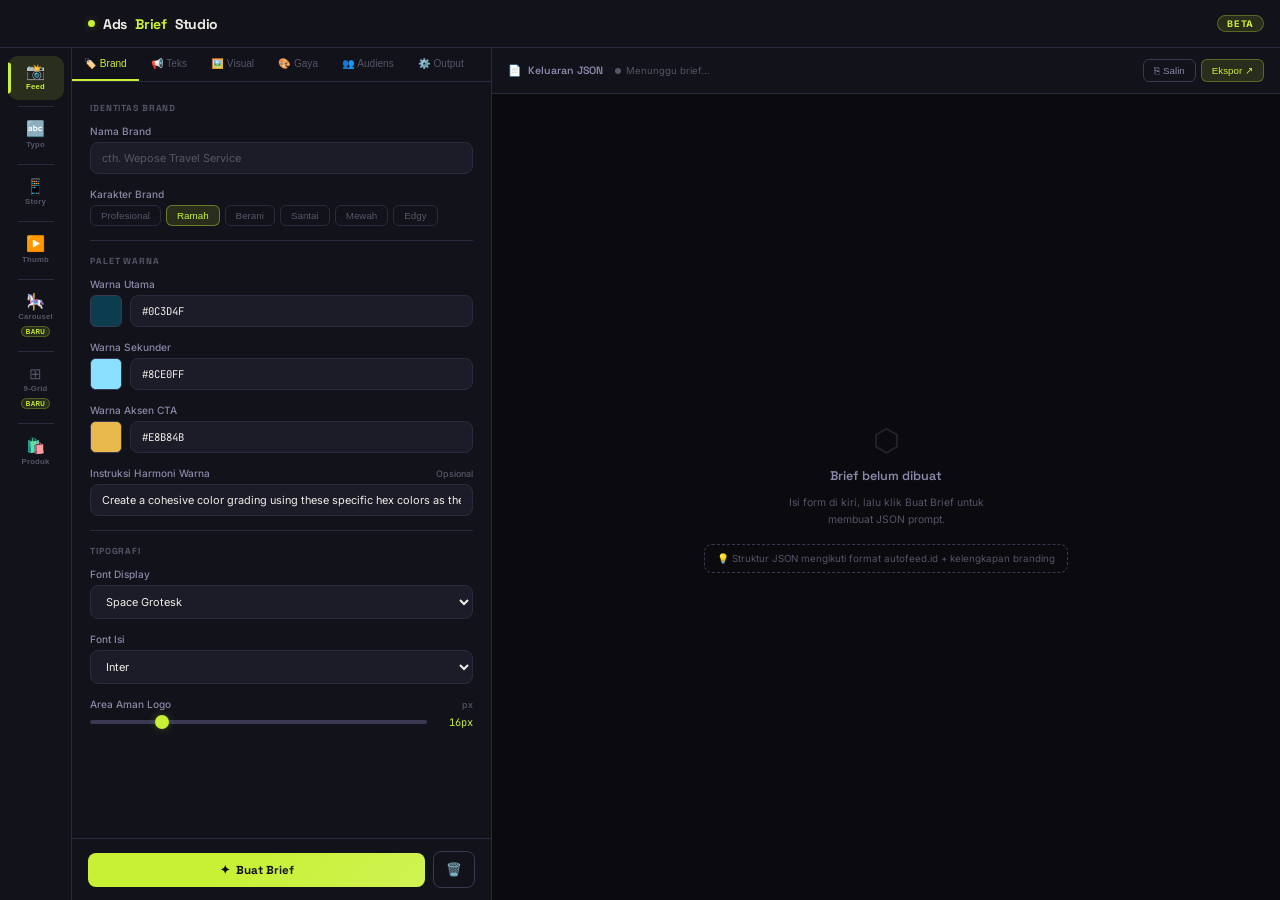
==== commit dcef1db0: "Update index.html" ====
--- a/index.html
+++ b/index.html
@@ -7,1843 +7,1838 @@
 <link rel="preconnect" href="https://fonts.googleapis.com">
 <link href="https://fonts.googleapis.com/css2?family=Space+Grotesk:wght@300;400;500;600;700&family=Inter:wght@300;400;500&family=JetBrains+Mono:wght@400;500&display=swap" rel="stylesheet">
 <style>
-*, *::before, *::after { box-sizing: border-box; margin: 0; padding: 0; }
-
-:root {
-  --canvas: #0A0A0F;
-  --surface: #12121A;
-  --surface-2: #1C1C28;
-  --surface-3: #252535;
-  --border: #2A2A3E;
-  --border-2: #383852;
-  --accent: #C8F135;
-  --accent-dim: rgba(200,241,53,0.12);
-  --accent-glow: rgba(200,241,53,0.25);
-  --text-primary: #F0EDE6;
-  --text-secondary: #8888A8;
-  --text-muted: #555568;
-  --red: #FF4757;
-  --blue: #5B8DEF;
-  --purple: #A78BFA;
-  --orange: #FB923C;
-  --green: #34D399;
-  --json-key: #C8F135;
-  --json-string: #FB923C;
-  --json-number: #5B8DEF;
-  --json-bool: #A78BFA;
-  --json-null: #8888A8;
-}
-
-html { font-size: 14px; }
-body {
-  font-family: 'Inter', sans-serif;
-  background: var(--canvas);
-  color: var(--text-primary);
-  min-height: 100vh;
-  overflow-x: hidden;
-}
-
-/* ── TOPBAR ── */
-.topbar {
-  display: flex;
-  align-items: center;
-  justify-content: space-between;
-  padding: 0 24px;
-  height: 52px;
-  border-bottom: 1px solid var(--border);
-  background: var(--surface);
-  position: sticky;
-  top: 0;
-  z-index: 100;
-}
-.logo {
-  display: flex;
-  align-items: center;
-  gap: 10px;
-  font-family: 'Space Grotesk', sans-serif;
-  font-weight: 700;
-  font-size: 1.05rem;
-  letter-spacing: -0.02em;
-  color: var(--text-primary);
-}
-.logo-dot {
-  width: 8px; height: 8px;
-  border-radius: 50%;
-  background: var(--accent);
-  box-shadow: 0 0 8px var(--accent-glow);
-}
-.logo span { color: var(--accent); }
-.topbar-right {
-  display: flex;
-  align-items: center;
-  gap: 8px;
-}
-.badge {
-  padding: 3px 10px;
-  border-radius: 99px;
-  font-size: 0.72rem;
-  font-weight: 500;
-  letter-spacing: 0.04em;
-  text-transform: uppercase;
-}
-.badge-beta {
-  background: var(--accent-dim);
-  color: var(--accent);
-  border: 1px solid rgba(200,241,53,0.3);
-}
-.btn-sm {
-  padding: 6px 14px;
-  border-radius: 8px;
-  font-size: 0.78rem;
-  font-weight: 500;
-  cursor: pointer;
-  border: 1px solid var(--border-2);
-  background: transparent;
-  color: var(--text-secondary);
-  transition: all 0.15s;
-}
-.btn-sm:hover { border-color: var(--accent); color: var(--accent); }
-
-/* ── MAIN LAYOUT ── */
-.studio {
-  display: grid;
-  grid-template-columns: 480px 1fr;
-  height: calc(100vh - 52px);
-}
-
-/* ── LEFT PANEL ── */
-.panel-left {
-  background: var(--surface);
-  border-right: 1px solid var(--border);
-  overflow-y: auto;
-  display: flex;
-  flex-direction: column;
-}
-.panel-left::-webkit-scrollbar { width: 4px; }
-.panel-left::-webkit-scrollbar-track { background: transparent; }
-.panel-left::-webkit-scrollbar-thumb { background: var(--border-2); border-radius: 99px; }
-
-.section-header {
-  display: flex;
-  align-items: center;
-  justify-content: space-between;
-  padding: 16px 20px 12px;
-  border-bottom: 1px solid var(--border);
-  position: sticky;
-  top: 0;
-  background: var(--surface);
-  z-index: 10;
-}
-.section-title {
-  font-family: 'Space Grotesk', sans-serif;
-  font-size: 0.72rem;
-  font-weight: 600;
-  letter-spacing: 0.1em;
-  text-transform: uppercase;
-  color: var(--text-muted);
-}
-.step-indicator {
-  display: flex;
-  gap: 5px;
-  align-items: center;
-}
-.step-dot {
-  width: 6px; height: 6px;
-  border-radius: 50%;
-  background: var(--border-2);
-  transition: all 0.2s;
-}
-.step-dot.active { background: var(--accent); box-shadow: 0 0 6px var(--accent); }
-.step-dot.done { background: var(--green); }
-
-/* Tab Nav */
-.tab-nav {
-  display: flex;
-  gap: 0;
-  border-bottom: 1px solid var(--border);
-  overflow-x: auto;
-  scrollbar-width: none;
-}
-.tab-nav::-webkit-scrollbar { display: none; }
-.tab-btn {
-  padding: 10px 16px;
-  font-size: 0.76rem;
-  font-weight: 500;
-  color: var(--text-muted);
-  border: none;
-  background: transparent;
-  cursor: pointer;
-  white-space: nowrap;
-  border-bottom: 2px solid transparent;
-  transition: all 0.15s;
-  display: flex;
-  align-items: center;
-  gap: 6px;
-}
-.tab-btn.active { color: var(--accent); border-bottom-color: var(--accent); }
-.tab-btn:hover:not(.active) { color: var(--text-primary); }
-.tab-icon { font-size: 0.9rem; }
-
-/* Form Section */
-.form-section { display: none; padding: 20px; }
-.form-section.active { display: block; }
-
-.field-group { margin-bottom: 20px; }
-.field-label {
-  display: flex;
-  align-items: center;
-  justify-content: space-between;
-  margin-bottom: 6px;
-}
-.label-text {
-  font-size: 0.76rem;
-  font-weight: 500;
-  color: var(--text-secondary);
-  letter-spacing: 0.02em;
-}
-.label-hint {
-  font-size: 0.68rem;
-  color: var(--text-muted);
-}
-.field-input {
-  width: 100%;
-  background: var(--surface-2);
-  border: 1px solid var(--border);
-  border-radius: 10px;
-  padding: 10px 14px;
-  color: var(--text-primary);
-  font-family: 'Inter', sans-serif;
-  font-size: 0.82rem;
-  outline: none;
-  transition: all 0.15s;
-  resize: none;
-}
-.field-input::placeholder { color: var(--text-muted); }
-.field-input:focus {
-  border-color: var(--accent);
-  background: var(--surface-3);
-  box-shadow: 0 0 0 3px var(--accent-dim);
-}
-.field-input-row {
-  display: grid;
-  grid-template-columns: 1fr 1fr;
-  gap: 10px;
-}
-
-/* Color picker row */
-.color-row {
-  display: flex;
-  align-items: center;
-  gap: 10px;
-}
-.color-swatch {
-  width: 36px; height: 36px;
-  border-radius: 8px;
-  border: 1px solid var(--border-2);
-  cursor: pointer;
-  overflow: hidden;
-  flex-shrink: 0;
-}
-.color-swatch input[type="color"] {
-  width: 200%;
-  height: 200%;
-  margin: -50%;
-  cursor: pointer;
-  border: none;
-  background: none;
-}
-.color-hex {
-  flex: 1;
-  font-family: 'JetBrains Mono', monospace;
-  font-size: 0.8rem;
-  text-transform: uppercase;
-}
-
-/* Toggle group */
-.toggle-group {
-  display: flex;
-  gap: 6px;
-  flex-wrap: wrap;
-}
-.toggle-btn {
-  padding: 5px 12px;
-  border-radius: 8px;
-  font-size: 0.74rem;
-  font-weight: 500;
-  border: 1px solid var(--border);
-  background: transparent;
-  color: var(--text-muted);
-  cursor: pointer;
-  transition: all 0.15s;
-}
-.toggle-btn.active {
-  background: var(--accent-dim);
-  border-color: rgba(200,241,53,0.4);
-  color: var(--accent);
-}
-.toggle-btn:hover:not(.active) { border-color: var(--border-2); color: var(--text-primary); }
-
-/* Tags input */
-.tags-container {
-  display: flex;
-  flex-wrap: wrap;
-  gap: 6px;
-  padding: 10px;
-  background: var(--surface-2);
-  border: 1px solid var(--border);
-  border-radius: 10px;
-  min-height: 48px;
-  cursor: text;
-  transition: all 0.15s;
-}
-.tags-container:focus-within {
-  border-color: var(--accent);
-  box-shadow: 0 0 0 3px var(--accent-dim);
-}
-.tag {
-  display: flex;
-  align-items: center;
-  gap: 5px;
-  padding: 3px 10px;
-  background: var(--surface-3);
-  border: 1px solid var(--border-2);
-  border-radius: 99px;
-  font-size: 0.72rem;
-  color: var(--text-primary);
-}
-.tag-remove {
-  cursor: pointer;
-  color: var(--text-muted);
-  font-size: 0.8rem;
-  line-height: 1;
-  transition: color 0.1s;
-}
-.tag-remove:hover { color: var(--red); }
-.tags-input {
-  background: none;
-  border: none;
-  outline: none;
-  color: var(--text-primary);
-  font-family: 'Inter', sans-serif;
-  font-size: 0.8rem;
-  min-width: 80px;
-  flex: 1;
-}
-.tags-input::placeholder { color: var(--text-muted); }
-
-/* Divider */
-.field-divider {
-  border: none;
-  border-top: 1px solid var(--border);
-  margin: 20px 0;
-}
-.field-section-label {
-  font-family: 'Space Grotesk', sans-serif;
-  font-size: 0.68rem;
-  font-weight: 600;
-  letter-spacing: 0.1em;
-  text-transform: uppercase;
-  color: var(--text-muted);
-  margin-bottom: 14px;
-}
-
-/* Aspect ratio selector */
-.ratio-grid {
-  display: grid;
-  grid-template-columns: repeat(4, 1fr);
-  gap: 8px;
-}
-.ratio-btn {
-  display: flex;
-  flex-direction: column;
-  align-items: center;
-  gap: 6px;
-  padding: 10px 6px;
-  border: 1px solid var(--border);
-  border-radius: 10px;
-  background: var(--surface-2);
-  cursor: pointer;
-  transition: all 0.15s;
-  color: var(--text-muted);
-}
-.ratio-btn.active {
-  border-color: rgba(200,241,53,0.4);
-  background: var(--accent-dim);
-  color: var(--accent);
-}
-.ratio-btn:hover:not(.active) { border-color: var(--border-2); color: var(--text-primary); }
-.ratio-visual {
-  border: 2px solid currentColor;
-  border-radius: 3px;
-  opacity: 0.7;
-}
-.ratio-label { font-size: 0.68rem; font-weight: 500; text-align: center; }
-
-/* Slider */
-.slider-row {
-  display: flex;
-  align-items: center;
-  gap: 12px;
-}
-.field-slider {
-  flex: 1;
-  -webkit-appearance: none;
-  height: 4px;
-  border-radius: 99px;
-  background: var(--border-2);
-  outline: none;
-}
-.field-slider::-webkit-slider-thumb {
-  -webkit-appearance: none;
-  width: 16px; height: 16px;
-  border-radius: 50%;
-  background: var(--accent);
-  cursor: pointer;
-  box-shadow: 0 0 8px var(--accent-glow);
-}
-.slider-value {
-  font-family: 'JetBrains Mono', monospace;
-  font-size: 0.78rem;
-  color: var(--accent);
-  min-width: 32px;
-  text-align: right;
-}
-
-/* Generate button */
-.generate-bar {
-  padding: 16px 20px;
-  border-top: 1px solid var(--border);
-  background: var(--surface);
-  display: flex;
-  gap: 10px;
-  align-items: center;
-}
-.btn-generate {
-  flex: 1;
-  display: flex;
-  align-items: center;
-  justify-content: center;
-  gap: 8px;
-  padding: 12px;
-  border-radius: 10px;
-  border: none;
-  background: var(--accent);
-  color: #0A0A0F;
-  font-family: 'Space Grotesk', sans-serif;
-  font-weight: 700;
-  font-size: 0.88rem;
-  letter-spacing: 0.01em;
-  cursor: pointer;
-  transition: all 0.2s;
-  position: relative;
-  overflow: hidden;
-}
-.btn-generate::before {
-  content: '';
-  position: absolute;
-  inset: 0;
-  background: linear-gradient(135deg, transparent 40%, rgba(255,255,255,0.15) 100%);
-}
-.btn-generate:hover {
-  transform: translateY(-1px);
-  box-shadow: 0 8px 24px rgba(200,241,53,0.35);
-}
-.btn-generate:active { transform: translateY(0); }
-.btn-generate.loading { opacity: 0.7; pointer-events: none; }
-.btn-reset {
-  padding: 12px;
-  border-radius: 10px;
-  border: 1px solid var(--border-2);
-  background: transparent;
-  color: var(--text-muted);
-  cursor: pointer;
-  transition: all 0.15s;
-  font-size: 1rem;
-}
-.btn-reset:hover { border-color: var(--red); color: var(--red); }
-
-/* ── RIGHT PANEL ── */
-.panel-right {
-  background: var(--canvas);
-  display: flex;
-  flex-direction: column;
-  overflow: hidden;
-}
-.output-header {
-  display: flex;
-  align-items: center;
-  justify-content: space-between;
-  padding: 14px 20px;
-  border-bottom: 1px solid var(--border);
-  background: var(--surface);
-}
-.output-title {
-  display: flex;
-  align-items: center;
-  gap: 10px;
-  font-family: 'Space Grotesk', sans-serif;
-  font-size: 0.8rem;
-  font-weight: 600;
-  color: var(--text-secondary);
-}
-.output-status {
-  display: flex;
-  align-items: center;
-  gap: 6px;
-  font-size: 0.72rem;
-  color: var(--text-muted);
-}
-.status-dot {
-  width: 6px; height: 6px;
-  border-radius: 50%;
-  background: var(--text-muted);
-}
-.status-dot.ready { background: var(--green); box-shadow: 0 0 6px var(--green); }
-.status-dot.generating {
-  background: var(--accent);
-  animation: pulse-dot 1s infinite;
-}
-@keyframes pulse-dot {
-  0%,100% { box-shadow: 0 0 4px var(--accent); opacity: 1; }
-  50% { box-shadow: 0 0 12px var(--accent); opacity: 0.6; }
-}
-
-.output-actions {
-  display: flex;
-  gap: 6px;
-}
-.action-btn {
-  display: flex;
-  align-items: center;
-  gap: 6px;
-  padding: 6px 12px;
-  border-radius: 8px;
-  font-size: 0.74rem;
-  font-weight: 500;
-  cursor: pointer;
-  border: 1px solid var(--border-2);
-  background: transparent;
-  color: var(--text-secondary);
-  transition: all 0.15s;
-}
-.action-btn:hover { border-color: var(--border-2); color: var(--text-primary); background: var(--surface-2); }
-.action-btn.primary {
-  background: var(--accent-dim);
-  border-color: rgba(200,241,53,0.3);
-  color: var(--accent);
-}
-.action-btn.primary:hover { background: rgba(200,241,53,0.18); }
-
-/* Export menu */
-.export-menu {
-  position: relative;
-}
-.export-dropdown {
-  display: none;
-  position: absolute;
-  top: calc(100% + 6px);
-  right: 0;
-  background: var(--surface-2);
-  border: 1px solid var(--border-2);
-  border-radius: 10px;
-  overflow: hidden;
-  min-width: 180px;
-  z-index: 200;
-  box-shadow: 0 16px 40px rgba(0,0,0,0.4);
-}
-.export-dropdown.open { display: block; }
-.export-option {
-  display: flex;
-  align-items: center;
-  gap: 10px;
-  padding: 10px 14px;
-  font-size: 0.78rem;
-  color: var(--text-secondary);
-  cursor: pointer;
-  transition: all 0.1s;
-  border: none;
-  background: none;
-  width: 100%;
-  text-align: left;
-}
-.export-option:hover { background: var(--surface-3); color: var(--text-primary); }
-.export-divider { border: none; border-top: 1px solid var(--border); margin: 4px 0; }
-.export-option-icon { font-size: 1rem; }
-
-/* JSON Viewer */
-.output-body {
-  flex: 1;
-  overflow-y: auto;
-  padding: 20px;
-  display: flex;
-  flex-direction: column;
-  gap: 16px;
-}
-.output-body::-webkit-scrollbar { width: 4px; }
-.output-body::-webkit-scrollbar-track { background: transparent; }
-.output-body::-webkit-scrollbar-thumb { background: var(--border); border-radius: 99px; }
-
-/* Empty state */
-.empty-state {
-  flex: 1;
-  display: flex;
-  flex-direction: column;
-  align-items: center;
-  justify-content: center;
-  gap: 12px;
-  color: var(--text-muted);
-  text-align: center;
-  padding: 40px;
-}
-.empty-icon { font-size: 3rem; opacity: 0.4; }
-.empty-title {
-  font-family: 'Space Grotesk', sans-serif;
-  font-size: 1rem;
-  font-weight: 600;
-  color: var(--text-secondary);
-}
-.empty-desc { font-size: 0.8rem; line-height: 1.6; max-width: 280px; }
-.empty-hint {
-  display: flex;
-  align-items: center;
-  gap: 8px;
-  padding: 10px 16px;
-  border: 1px dashed var(--border-2);
-  border-radius: 10px;
-  font-size: 0.74rem;
-  color: var(--text-muted);
-  margin-top: 8px;
-}
-
-/* JSON Block */
-.json-block {
-  background: var(--surface);
-  border: 1px solid var(--border);
-  border-radius: 12px;
-  overflow: hidden;
-}
-.json-block-header {
-  display: flex;
-  align-items: center;
-  justify-content: space-between;
-  padding: 10px 16px;
-  background: var(--surface-2);
-  border-bottom: 1px solid var(--border);
-}
-.json-block-title {
-  font-family: 'JetBrains Mono', monospace;
-  font-size: 0.72rem;
-  color: var(--text-muted);
-  display: flex;
-  align-items: center;
-  gap: 8px;
-}
-.json-block-title::before {
-  content: '';
-  display: inline-block;
-  width: 8px; height: 8px;
-  border-radius: 50%;
-  background: var(--accent);
-}
-.copy-line-btn {
-  padding: 3px 10px;
-  border-radius: 6px;
-  font-size: 0.68rem;
-  border: 1px solid var(--border);
-  background: transparent;
-  color: var(--text-muted);
-  cursor: pointer;
-  transition: all 0.1s;
-  font-family: 'Inter', sans-serif;
-}
-.copy-line-btn:hover { border-color: var(--accent); color: var(--accent); }
-.copy-line-btn.copied { border-color: var(--green); color: var(--green); }
-
-.json-code {
-  padding: 16px;
-  font-family: 'JetBrains Mono', monospace;
-  font-size: 0.78rem;
-  line-height: 1.7;
-  color: var(--text-secondary);
-  overflow-x: auto;
-  white-space: pre;
-}
-.json-code::-webkit-scrollbar { height: 4px; }
-.json-code::-webkit-scrollbar-thumb { background: var(--border); border-radius: 99px; }
-
-/* JSON Syntax Colors */
-.jk { color: var(--json-key); }
-.js { color: var(--json-string); }
-.jn { color: var(--json-number); }
-.jb { color: var(--json-bool); }
-.jnu { color: var(--json-null); }
-.jp { color: var(--text-muted); }
-.jc { color: var(--text-muted); font-style: italic; }
-
-/* Preview card below JSON */
-.preview-card {
-  background: var(--surface);
-  border: 1px solid var(--border);
-  border-radius: 12px;
-  padding: 16px;
-}
-.preview-card-title {
-  font-family: 'Space Grotesk', sans-serif;
-  font-size: 0.7rem;
-  font-weight: 600;
-  letter-spacing: 0.08em;
-  text-transform: uppercase;
-  color: var(--text-muted);
-  margin-bottom: 12px;
-}
-.preview-grid {
-  display: grid;
-  grid-template-columns: repeat(3, 1fr);
-  gap: 8px;
-}
-.preview-item {
-  background: var(--surface-2);
-  border-radius: 8px;
-  padding: 10px;
-}
-.preview-item-label {
-  font-size: 0.65rem;
-  color: var(--text-muted);
-  margin-bottom: 4px;
-  letter-spacing: 0.03em;
-}
-.preview-item-value {
-  font-size: 0.78rem;
-  color: var(--text-primary);
-  font-weight: 500;
-  word-break: break-word;
-}
-.color-preview-dot {
-  width: 14px; height: 14px;
-  border-radius: 4px;
-  display: inline-block;
-  margin-right: 6px;
-  vertical-align: middle;
-  border: 1px solid rgba(255,255,255,0.1);
-}
-
-/* Export to ChatGPT banner */
-.chatgpt-banner {
-  background: linear-gradient(135deg, #0f3027 0%, #1a1a2e 100%);
-  border: 1px solid rgba(77,199,128,0.25);
-  border-radius: 12px;
-  padding: 16px;
-  display: flex;
-  align-items: center;
-  justify-content: space-between;
-  gap: 12px;
-}
-.chatgpt-info { display: flex; align-items: center; gap: 12px; }
-.chatgpt-logo {
-  width: 36px; height: 36px;
-  background: #10a37f;
-  border-radius: 8px;
-  display: flex;
-  align-items: center;
-  justify-content: center;
-  font-size: 1.1rem;
-  flex-shrink: 0;
-}
-.chatgpt-text { font-size: 0.78rem; color: var(--text-secondary); line-height: 1.5; }
-.chatgpt-text strong { color: var(--text-primary); font-weight: 600; }
-.btn-chatgpt {
-  padding: 8px 16px;
-  border-radius: 8px;
-  border: 1px solid rgba(77,199,128,0.4);
-  background: rgba(77,199,128,0.1);
-  color: #4dc780;
-  font-size: 0.76rem;
-  font-weight: 600;
-  cursor: pointer;
-  white-space: nowrap;
-  transition: all 0.15s;
-  font-family: 'Inter', sans-serif;
-}
-.btn-chatgpt:hover { background: rgba(77,199,128,0.2); }
-
-/* Midjourney banner */
-.mj-banner {
-  background: linear-gradient(135deg, #1a0f2e 0%, #0f1a2e 100%);
-  border: 1px solid rgba(114,90,193,0.25);
-  border-radius: 12px;
-  padding: 16px;
-  display: flex;
-  align-items: center;
-  justify-content: space-between;
-  gap: 12px;
-}
-.mj-logo {
-  width: 36px; height: 36px;
-  background: #5b4a8f;
-  border-radius: 8px;
-  display: flex;
-  align-items: center;
-  justify-content: center;
-  font-size: 1rem;
-  flex-shrink: 0;
-}
-.btn-mj {
-  padding: 8px 16px;
-  border-radius: 8px;
-  border: 1px solid rgba(114,90,193,0.4);
-  background: rgba(114,90,193,0.1);
-  color: #9b7ed4;
-  font-size: 0.76rem;
-  font-weight: 600;
-  cursor: pointer;
-  white-space: nowrap;
-  transition: all 0.15s;
-  font-family: 'Inter', sans-serif;
-}
-.btn-mj:hover { background: rgba(114,90,193,0.2); }
-
-/* Toast */
-.toast-container {
-  position: fixed;
-  bottom: 24px;
-  right: 24px;
-  z-index: 1000;
-  display: flex;
-  flex-direction: column;
-  gap: 8px;
-}
-.toast {
-  display: flex;
-  align-items: center;
-  gap: 10px;
-  padding: 10px 16px;
-  background: var(--surface-2);
-  border: 1px solid var(--border-2);
-  border-radius: 10px;
-  font-size: 0.78rem;
-  color: var(--text-primary);
-  animation: slide-in 0.2s ease;
-  box-shadow: 0 8px 24px rgba(0,0,0,0.3);
-  max-width: 280px;
-}
-.toast.success { border-color: rgba(52,211,153,0.4); }
-.toast.error { border-color: rgba(255,71,87,0.4); }
-.toast-icon { font-size: 1rem; }
-@keyframes slide-in {
-  from { transform: translateX(20px); opacity: 0; }
-  to { transform: translateX(0); opacity: 1; }
-}
-
-/* Loading spinner */
-.spinner {
-  width: 16px; height: 16px;
-  border: 2px solid rgba(10,10,15,0.3);
-  border-top-color: #0A0A0F;
-  border-radius: 50%;
-  animation: spin 0.6s linear infinite;
-}
-@keyframes spin { to { transform: rotate(360deg); } }
-
-/* Typewriter effect */
-@keyframes blink { 0%,100% { opacity: 1; } 50% { opacity: 0; } }
-.cursor { animation: blink 0.8s infinite; color: var(--accent); }
-
-/* Responsive */
-@media (max-width: 900px) {
-  .studio { grid-template-columns: 1fr; height: auto; }
-  .panel-left { max-height: 60vh; }
-  .panel-right { min-height: 50vh; }
-  .preview-grid { grid-template-columns: 1fr 1fr; }
+*,*::before,*::after{box-sizing:border-box;margin:0;padding:0}
+:root{
+  --canvas:#0A0A0F;--surface:#12121A;--s2:#1C1C28;--s3:#252535;
+  --border:#2A2A3E;--border2:#383852;
+  --accent:#C8F135;--adim:rgba(200,241,53,0.12);--aglow:rgba(200,241,53,0.25);
+  --tp:#F0EDE6;--ts:#8888A8;--tm:#555568;
+  --red:#FF4757;--green:#34D399;--orange:#FB923C;--purple:#A78BFA;--blue:#5B8DEF;
+  --sidebar-w:72px;
+  --jk:#C8F135;--js:#FB923C;--jn:#5B8DEF;--jb:#A78BFA;
+}
+html{font-size:14px}
+body{font-family:'Inter',sans-serif;background:var(--canvas);color:var(--tp);min-height:100vh;overflow-x:hidden}
+
+/* ── Topbar ── */
+.topbar{display:flex;align-items:center;justify-content:space-between;padding:0 16px 0 calc(var(--sidebar-w) + 16px);height:48px;border-bottom:1px solid var(--border);background:var(--surface);position:sticky;top:0;z-index:100}
+.logo{display:flex;align-items:center;gap:8px;font-family:'Space Grotesk',sans-serif;font-weight:700;font-size:1rem;letter-spacing:-0.02em}
+.logo-dot{width:7px;height:7px;border-radius:50%;background:var(--accent);box-shadow:0 0 8px var(--aglow)}
+.logo span{color:var(--accent)}
+.badge{padding:2px 9px;border-radius:99px;font-size:0.65rem;font-weight:700;letter-spacing:0.07em;text-transform:uppercase;background:var(--adim);color:var(--accent);border:1px solid rgba(200,241,53,0.3)}
+
+/* ── Main layout ── */
+.app-shell{display:flex;height:calc(100vh - 48px)}
+
+/* ── Sidebar ── */
+.sidebar{width:var(--sidebar-w);background:var(--surface);border-right:1px solid var(--border);display:flex;flex-direction:column;align-items:center;padding:8px 0;gap:2px;flex-shrink:0;overflow-y:auto;overflow-x:hidden;position:relative;z-index:50}
+.sidebar::-webkit-scrollbar{display:none}
+.mode-btn{display:flex;flex-direction:column;align-items:center;justify-content:center;gap:3px;width:56px;padding:8px 4px;border:none;background:transparent;cursor:pointer;color:var(--tm);transition:all 0.15s;border-radius:10px;position:relative;flex-shrink:0}
+.mode-btn:hover:not(.active){color:var(--ts);background:var(--s2)}
+.mode-btn.active{color:var(--accent);background:var(--adim)}
+.mode-btn.active::before{content:'';position:absolute;left:0;top:50%;transform:translateY(-50%);width:3px;height:70%;background:var(--accent);border-radius:0 3px 3px 0}
+.mode-btn .mi{font-size:1.1rem;line-height:1}
+.mode-btn .ml{font-size:0.55rem;font-weight:600;letter-spacing:0.03em;text-align:center;line-height:1.3;white-space:nowrap}
+.mode-badge{font-size:0.45rem;padding:1px 4px;border-radius:99px;background:var(--adim);color:var(--accent);border:1px solid rgba(200,241,53,0.25);font-weight:700;letter-spacing:0.05em;margin-top:1px}
+.mode-sep{width:36px;height:1px;background:var(--border);flex-shrink:0;margin:4px 0}
+/* Tooltip on hover */
+.mode-btn[data-tip]{position:relative}
+.mode-btn[data-tip]::after{content:attr(data-tip);position:absolute;left:calc(100% + 8px);top:50%;transform:translateY(-50%);background:var(--s3);border:1px solid var(--border2);color:var(--tp);font-size:0.7rem;font-weight:500;padding:4px 8px;border-radius:6px;white-space:nowrap;pointer-events:none;opacity:0;transition:opacity 0.15s;font-family:'Inter',sans-serif;z-index:200;box-shadow:0 4px 12px rgba(0,0,0,0.4)}
+.mode-btn[data-tip]:hover::after{opacity:1}
+
+/* ── Content area ── */
+.content-area{flex:1;display:grid;grid-template-columns:420px 1fr;min-width:0;overflow:hidden}
+
+/* ── Left panel ── */
+.panel-left{background:var(--surface);border-right:1px solid var(--border);overflow-y:auto;display:flex;flex-direction:column;min-width:0}
+.panel-left::-webkit-scrollbar{width:3px}
+.panel-left::-webkit-scrollbar-thumb{background:var(--border2);border-radius:99px}
+
+/* ── Tabs ── */
+.tab-nav{display:flex;border-bottom:1px solid var(--border);overflow-x:auto;scrollbar-width:none;flex-shrink:0}
+.tab-nav::-webkit-scrollbar{display:none}
+.tab-btn{padding:10px 12px;font-size:0.72rem;font-weight:500;color:var(--tm);border:none;background:transparent;cursor:pointer;white-space:nowrap;border-bottom:2px solid transparent;transition:all 0.15s;display:flex;align-items:center;gap:4px}
+.tab-btn.active{color:var(--accent);border-bottom-color:var(--accent)}
+.tab-btn:hover:not(.active){color:var(--tp)}
+
+.form-section{display:none;padding:16px 18px;flex:1}
+.form-section.active{display:block}
+.sec-label{font-family:'Space Grotesk',sans-serif;font-size:0.63rem;font-weight:700;letter-spacing:0.1em;text-transform:uppercase;color:var(--tm);margin-bottom:11px;margin-top:4px}
+.field{margin-bottom:14px}
+.field-label{font-size:0.72rem;font-weight:500;color:var(--ts);margin-bottom:5px;display:flex;justify-content:space-between;align-items:center}
+.field-hint{font-size:0.64rem;color:var(--tm)}
+.fi{width:100%;background:var(--s2);border:1px solid var(--border);border-radius:8px;padding:8px 11px;color:var(--tp);font-family:'Inter',sans-serif;font-size:0.78rem;outline:none;transition:all 0.15s;resize:none}
+.fi::placeholder{color:var(--tm)}
+.fi:focus{border-color:var(--accent);background:var(--s3);box-shadow:0 0 0 3px var(--adim)}
+.fi-row{display:grid;grid-template-columns:1fr 1fr;gap:8px}
+
+.color-row{display:flex;align-items:center;gap:8px}
+.swatch{width:32px;height:32px;border-radius:6px;border:1px solid var(--border2);cursor:pointer;overflow:hidden;flex-shrink:0}
+.swatch input[type=color]{width:200%;height:200%;margin:-50%;cursor:pointer;border:none;background:none}
+
+.toggle-group{display:flex;gap:5px;flex-wrap:wrap}
+.tog{padding:4px 10px;border-radius:6px;font-size:0.7rem;font-weight:500;border:1px solid var(--border);background:transparent;color:var(--tm);cursor:pointer;transition:all 0.15s}
+.tog.on{background:var(--adim);border-color:rgba(200,241,53,0.4);color:var(--accent)}
+.tog:hover:not(.on){border-color:var(--border2);color:var(--tp)}
+
+.tags-wrap{display:flex;flex-wrap:wrap;gap:5px;padding:7px;background:var(--s2);border:1px solid var(--border);border-radius:8px;min-height:40px;cursor:text;transition:all 0.15s}
+.tags-wrap:focus-within{border-color:var(--accent);box-shadow:0 0 0 3px var(--adim)}
+.tag{display:flex;align-items:center;gap:4px;padding:2px 8px;background:var(--s3);border:1px solid var(--border2);border-radius:99px;font-size:0.68rem;color:var(--tp)}
+.tag-x{cursor:pointer;color:var(--tm);font-size:0.75rem;transition:color 0.1s}
+.tag-x:hover{color:var(--red)}
+.tag-input{background:none;border:none;outline:none;color:var(--tp);font-family:'Inter',sans-serif;font-size:0.75rem;min-width:70px;flex:1}
+.tag-input::placeholder{color:var(--tm)}
+
+.ratio-grid{display:grid;grid-template-columns:repeat(4,1fr);gap:5px}
+.ratio-btn{display:flex;flex-direction:column;align-items:center;gap:4px;padding:9px 3px;border:1px solid var(--border);border-radius:8px;background:var(--s2);cursor:pointer;transition:all 0.15s;color:var(--tm)}
+.ratio-btn.on{border-color:rgba(200,241,53,0.4);background:var(--adim);color:var(--accent)}
+.ratio-btn:hover:not(.on){border-color:var(--border2);color:var(--tp)}
+.ratio-shape{border:2px solid currentColor;border-radius:2px;opacity:0.7}
+.ratio-lbl{font-size:0.62rem;font-weight:600;text-align:center;line-height:1.3}
+
+.divider{border:none;border-top:1px solid var(--border);margin:14px 0}
+
+.slider-row{display:flex;align-items:center;gap:10px}
+.slider{flex:1;-webkit-appearance:none;height:4px;border-radius:99px;background:var(--border2);outline:none}
+.slider::-webkit-slider-thumb{-webkit-appearance:none;width:14px;height:14px;border-radius:50%;background:var(--accent);cursor:pointer;box-shadow:0 0 8px var(--aglow)}
+.slider-val{font-family:'JetBrains Mono',monospace;font-size:0.74rem;color:var(--accent);min-width:36px;text-align:right}
+
+/* ── Gen bar ── */
+.gen-bar{padding:12px 16px;border-top:1px solid var(--border);background:var(--surface);display:flex;gap:8px;align-items:center;flex-shrink:0;margin-top:auto}
+.btn-gen{flex:1;display:flex;align-items:center;justify-content:center;gap:6px;padding:10px;border-radius:8px;border:none;background:var(--accent);color:#0A0A0F;font-family:'Space Grotesk',sans-serif;font-weight:700;font-size:0.83rem;cursor:pointer;transition:all 0.2s;position:relative;overflow:hidden}
+.btn-gen::before{content:'';position:absolute;inset:0;background:linear-gradient(135deg,transparent 40%,rgba(255,255,255,0.15) 100%)}
+.btn-gen:hover{transform:translateY(-1px);box-shadow:0 8px 24px rgba(200,241,53,0.35)}
+.btn-gen:active{transform:translateY(0)}
+.btn-gen.loading{opacity:0.7;pointer-events:none}
+.btn-reset{padding:10px 12px;border-radius:8px;border:1px solid var(--border2);background:transparent;color:var(--tm);cursor:pointer;transition:all 0.15s;font-size:0.9rem}
+.btn-reset:hover{border-color:var(--red);color:var(--red)}
+
+/* ── Right panel ── */
+.panel-right{background:var(--canvas);display:flex;flex-direction:column;overflow:hidden;min-width:0}
+.out-header{display:flex;align-items:center;justify-content:space-between;padding:11px 16px;border-bottom:1px solid var(--border);background:var(--surface);flex-wrap:wrap;gap:8px}
+.out-title{display:flex;align-items:center;gap:7px;font-family:'Space Grotesk',sans-serif;font-size:0.76rem;font-weight:600;color:var(--ts)}
+.out-status{display:flex;align-items:center;gap:5px;font-size:0.68rem;color:var(--tm)}
+.sdot{width:6px;height:6px;border-radius:50%;background:var(--tm)}
+.sdot.ready{background:var(--green);box-shadow:0 0 6px var(--green)}
+.sdot.gen{background:var(--accent);animation:pdot 1s infinite}
+@keyframes pdot{0%,100%{box-shadow:0 0 4px var(--accent);opacity:1}50%{box-shadow:0 0 12px var(--accent);opacity:0.5}}
+.out-actions{display:flex;gap:5px}
+.act-btn{display:flex;align-items:center;gap:4px;padding:5px 10px;border-radius:6px;font-size:0.7rem;font-weight:500;cursor:pointer;border:1px solid var(--border2);background:transparent;color:var(--ts);transition:all 0.15s}
+.act-btn:hover{color:var(--tp);background:var(--s2)}
+.act-btn.primary{background:var(--adim);border-color:rgba(200,241,53,0.3);color:var(--accent)}
+.act-btn.primary:hover{background:rgba(200,241,53,0.18)}
+
+.exp-menu{position:relative}
+.exp-drop{display:none;position:absolute;top:calc(100% + 5px);right:0;background:var(--s2);border:1px solid var(--border2);border-radius:9px;overflow:hidden;min-width:170px;z-index:200;box-shadow:0 16px 40px rgba(0,0,0,0.4)}
+.exp-drop.open{display:block}
+.exp-opt{display:flex;align-items:center;gap:8px;padding:8px 12px;font-size:0.74rem;color:var(--ts);cursor:pointer;transition:all 0.1s;border:none;background:none;width:100%;text-align:left}
+.exp-opt:hover{background:var(--s3);color:var(--tp)}
+.exp-div{border:none;border-top:1px solid var(--border);margin:3px 0}
+
+.out-body{flex:1;overflow-y:auto;padding:16px;display:flex;flex-direction:column;gap:12px}
+.out-body::-webkit-scrollbar{width:3px}
+.out-body::-webkit-scrollbar-thumb{background:var(--border);border-radius:99px}
+
+.empty{flex:1;display:flex;flex-direction:column;align-items:center;justify-content:center;gap:10px;color:var(--tm);text-align:center;padding:40px}
+.empty-icon{font-size:2.2rem;opacity:0.35}
+.empty-title{font-family:'Space Grotesk',sans-serif;font-size:0.9rem;font-weight:600;color:var(--ts)}
+.empty-desc{font-size:0.74rem;line-height:1.6;max-width:240px}
+.empty-hint{display:flex;align-items:center;gap:7px;padding:8px 12px;border:1px dashed var(--border2);border-radius:8px;font-size:0.7rem;color:var(--tm);margin-top:6px}
+
+.json-block{background:var(--surface);border:1px solid var(--border);border-radius:10px;overflow:hidden}
+.json-header{display:flex;align-items:center;justify-content:space-between;padding:8px 13px;background:var(--s2);border-bottom:1px solid var(--border)}
+.json-title{font-family:'JetBrains Mono',monospace;font-size:0.68rem;color:var(--tm);display:flex;align-items:center;gap:6px}
+.json-title::before{content:'';display:inline-block;width:6px;height:6px;border-radius:50%;background:var(--accent)}
+.copy-btn{padding:3px 8px;border-radius:5px;font-size:0.64rem;border:1px solid var(--border);background:transparent;color:var(--tm);cursor:pointer;transition:all 0.1s;font-family:'Inter',sans-serif}
+.copy-btn:hover{border-color:var(--accent);color:var(--accent)}
+.copy-btn.done{border-color:var(--green);color:var(--green)}
+.json-code{padding:13px;font-family:'JetBrains Mono',monospace;font-size:0.73rem;line-height:1.7;color:var(--ts);overflow-x:auto;white-space:pre}
+.json-code::-webkit-scrollbar{height:3px}
+.json-code::-webkit-scrollbar-thumb{background:var(--border);border-radius:99px}
+.jk{color:var(--jk)}.js{color:var(--js)}.jn{color:var(--jn)}.jb{color:var(--jb)}.jp{color:var(--tm)}
+
+.sum-card{background:var(--surface);border:1px solid var(--border);border-radius:10px;padding:13px}
+.sum-title{font-family:'Space Grotesk',sans-serif;font-size:0.64rem;font-weight:700;letter-spacing:0.08em;text-transform:uppercase;color:var(--tm);margin-bottom:9px}
+.sum-grid{display:grid;grid-template-columns:repeat(3,1fr);gap:6px}
+.sum-item{background:var(--s2);border-radius:6px;padding:8px}
+.sum-lbl{font-size:0.6rem;color:var(--tm);margin-bottom:2px}
+.sum-val{font-size:0.74rem;color:var(--tp);font-weight:500;word-break:break-word}
+.cdot{width:11px;height:11px;border-radius:3px;display:inline-block;margin-right:4px;vertical-align:middle;border:1px solid rgba(255,255,255,0.1)}
+
+.gpt-banner{background:linear-gradient(135deg,#0f3027,#1a1a2e);border:1px solid rgba(77,199,128,0.25);border-radius:10px;padding:13px;display:flex;align-items:center;justify-content:space-between;gap:10px;flex-wrap:wrap}
+.gpt-logo{width:32px;height:32px;background:#10a37f;border-radius:6px;display:flex;align-items:center;justify-content:center;font-size:0.95rem;flex-shrink:0}
+.gpt-text{font-size:0.74rem;color:var(--ts);line-height:1.5}
+.gpt-text strong{color:var(--tp);font-weight:600}
+.btn-gpt{padding:6px 12px;border-radius:6px;border:1px solid rgba(77,199,128,0.4);background:rgba(77,199,128,0.1);color:#4dc780;font-size:0.72rem;font-weight:600;cursor:pointer;white-space:nowrap;transition:all 0.15s;font-family:'Inter',sans-serif}
+.btn-gpt:hover{background:rgba(77,199,128,0.2)}
+
+.spinner{width:13px;height:13px;border:2px solid rgba(10,10,15,0.3);border-top-color:#0A0A0F;border-radius:50%;animation:spin 0.6s linear infinite}
+@keyframes spin{to{transform:rotate(360deg)}}
+
+.toast-wrap{position:fixed;bottom:20px;right:20px;z-index:1000;display:flex;flex-direction:column;gap:6px}
+.toast{display:flex;align-items:center;gap:8px;padding:8px 13px;background:var(--s2);border:1px solid var(--border2);border-radius:8px;font-size:0.74rem;color:var(--tp);animation:sin 0.2s ease;box-shadow:0 8px 24px rgba(0,0,0,0.3)}
+.toast.ok{border-color:rgba(52,211,153,0.4)}
+.toast.err{border-color:rgba(255,71,87,0.4)}
+@keyframes sin{from{transform:translateX(16px);opacity:0}to{transform:translateX(0);opacity:1}}
+
+/* ── Modal ── */
+.modal-ov{position:fixed;inset:0;background:rgba(0,0,0,0.75);backdrop-filter:blur(6px);-webkit-backdrop-filter:blur(6px);z-index:500;display:flex;align-items:center;justify-content:center;padding:20px;opacity:0;pointer-events:none;transition:opacity 0.2s}
+.modal-ov.open{opacity:1;pointer-events:all}
+.modal{background:var(--surface);border:1px solid var(--border2);border-radius:14px;width:100%;max-width:520px;box-shadow:0 32px 80px rgba(0,0,0,0.6);transform:translateY(14px) scale(0.98);transition:transform 0.25s cubic-bezier(0.34,1.56,0.64,1);overflow:hidden}
+.modal-ov.open .modal{transform:translateY(0) scale(1)}
+.modal-head{display:flex;align-items:flex-start;justify-content:space-between;padding:16px 16px 13px;border-bottom:1px solid var(--border)}
+.modal-check{width:34px;height:34px;border-radius:50%;background:rgba(52,211,153,0.12);border:1px solid rgba(52,211,153,0.35);display:flex;align-items:center;justify-content:center;font-size:0.95rem;color:var(--green);flex-shrink:0}
+.modal-t{font-family:'Space Grotesk',sans-serif;font-size:0.9rem;font-weight:700;color:var(--tp);letter-spacing:-0.01em}
+.modal-sub{font-size:0.61rem;font-weight:700;letter-spacing:0.1em;text-transform:uppercase;color:var(--green);margin-top:2px;display:flex;align-items:center;gap:4px}
+.modal-sub-dot{width:5px;height:5px;border-radius:50%;background:var(--green);animation:pdot 1.5s infinite;display:inline-block}
+.modal-x{width:26px;height:26px;border-radius:6px;border:1px solid var(--border);background:transparent;color:var(--tm);cursor:pointer;display:flex;align-items:center;justify-content:center;font-size:0.85rem;transition:all 0.15s;flex-shrink:0;line-height:1}
+.modal-x:hover{border-color:var(--red);color:var(--red)}
+.modal-steps{display:grid;grid-template-columns:repeat(4,1fr);padding:16px 16px 13px;gap:4px;position:relative}
+.modal-steps::after{content:'';position:absolute;top:calc(16px + 21px);left:calc(12.5% + 21px);right:calc(12.5% + 21px);height:1px;background:var(--border2)}
+.mstep{display:flex;flex-direction:column;align-items:center;gap:6px;position:relative;z-index:1}
+.mstep-box{width:42px;height:42px;border-radius:10px;background:var(--s2);border:1px solid var(--border2);display:flex;align-items:center;justify-content:center;font-size:1rem;position:relative;transition:all 0.2s}
+.mstep-box.on{background:var(--adim);border-color:rgba(200,241,53,0.4)}
+.mstep-num{position:absolute;top:-7px;left:-7px;width:15px;height:15px;border-radius:50%;background:var(--s3);border:1px solid var(--border2);font-size:0.55rem;font-weight:700;color:var(--tm);display:flex;align-items:center;justify-content:center;font-family:'Space Grotesk',sans-serif}
+.mstep-num.on{background:var(--accent);color:#0A0A0F;border-color:var(--accent)}
+.mstep-lbl{font-size:0.62rem;font-weight:600;color:var(--tm);text-align:center;line-height:1.3}
+.mstep-lbl.on{color:var(--ts)}
+.modal-detail{margin:0 13px 13px;background:var(--s2);border:1px solid var(--border);border-radius:10px;padding:11px 13px}
+.modal-dlbl{font-size:0.6rem;font-weight:700;letter-spacing:0.1em;text-transform:uppercase;color:var(--tm);margin-bottom:8px;display:flex;align-items:center;gap:4px}
+.modal-list{list-style:none;display:flex;flex-direction:column;gap:6px}
+.modal-list li{display:flex;align-items:baseline;gap:8px;font-size:0.72rem;color:var(--ts);line-height:1.4}
+.li-n{font-family:'JetBrains Mono',monospace;font-size:0.62rem;color:var(--tm);flex-shrink:0;width:13px}
+.modal-list strong{color:var(--tp);font-weight:600}
+.modal-list code{background:var(--s3);border:1px solid var(--border2);border-radius:4px;padding:1px 4px;font-family:'JetBrains Mono',monospace;font-size:0.68rem;color:var(--accent)}
+.modal-gpt-row{margin:0 13px 13px;display:flex;align-items:center;gap:7px;padding:7px 10px;background:var(--s2);border:1px solid var(--border);border-radius:8px}
+.mgpt-lbl{font-size:0.61rem;color:var(--tm);white-space:nowrap;font-weight:600;letter-spacing:0.04em}
+.mgpt-input{flex:1;background:none;border:none;outline:none;font-family:'JetBrains Mono',monospace;font-size:0.68rem;color:var(--accent)}
+.mgpt-input::placeholder{color:var(--tm)}
+.mgpt-save{padding:3px 8px;border-radius:5px;border:1px solid rgba(200,241,53,0.3);background:var(--adim);color:var(--accent);font-size:0.64rem;font-weight:600;cursor:pointer;font-family:'Inter',sans-serif;transition:all 0.15s;white-space:nowrap}
+.mgpt-save:hover{background:rgba(200,241,53,0.2)}
+.modal-foot{display:flex;align-items:center;justify-content:space-between;padding:10px 13px;border-top:1px solid var(--border);gap:7px;flex-wrap:wrap}
+.btn-dis{padding:7px 12px;border-radius:7px;border:1px solid var(--border2);background:transparent;color:var(--tm);font-size:0.72rem;font-weight:500;cursor:pointer;transition:all 0.15s;font-family:'Inter',sans-serif}
+.btn-dis:hover{color:var(--tp)}
+.modal-fr{display:flex;gap:6px;flex-wrap:wrap}
+.btn-ochatgpt{display:flex;align-items:center;gap:4px;padding:7px 12px;border-radius:7px;border:1px solid rgba(77,199,128,0.3);background:rgba(77,199,128,0.08);color:#4dc780;font-size:0.72rem;font-weight:600;cursor:pointer;transition:all 0.15s;font-family:'Inter',sans-serif;white-space:nowrap}
+.btn-ochatgpt:hover{background:rgba(77,199,128,0.15)}
+.btn-ogpt{display:flex;align-items:center;gap:4px;padding:7px 14px;border-radius:7px;border:none;background:var(--accent);color:#0A0A0F;font-size:0.72rem;font-weight:700;cursor:pointer;transition:all 0.15s;font-family:'Space Grotesk',sans-serif;white-space:nowrap}
+.btn-ogpt:hover{transform:translateY(-1px);box-shadow:0 6px 20px rgba(200,241,53,0.3)}
+
+/* ── Mode panels ── */
+.mode-panel{display:none;flex:1;flex-direction:column;overflow:hidden;height:100%}
+.mode-panel.active{display:flex}
+
+/* ── Carousel / Grid items ── */
+.slide-list{display:flex;flex-direction:column;gap:7px}
+.slide-item{background:var(--s2);border:1px solid var(--border);border-radius:9px;overflow:hidden}
+.slide-header{display:flex;align-items:center;justify-content:space-between;padding:8px 11px;cursor:pointer;border-bottom:1px solid transparent;transition:all 0.15s}
+.slide-header:hover{background:var(--s3)}
+.slide-header.open{border-bottom-color:var(--border)}
+.slide-num{font-family:'JetBrains Mono',monospace;font-size:0.63rem;color:var(--accent);font-weight:700}
+.slide-role{font-size:0.72rem;font-weight:600;color:var(--tp)}
+.slide-body{display:none;padding:11px;flex-direction:column;gap:9px}
+.slide-body.open{display:flex}
+.slide-del{padding:3px 7px;border-radius:5px;border:1px solid var(--border);background:transparent;color:var(--tm);font-size:0.68rem;cursor:pointer;transition:all 0.15s}
+.slide-del:hover{border-color:var(--red);color:var(--red)}
+
+.grid-preview{display:grid;grid-template-columns:repeat(3,1fr);gap:2px;background:var(--border);border-radius:7px;overflow:hidden;margin-bottom:4px}
+.grid-cell{aspect-ratio:1;background:var(--s2);display:flex;flex-direction:column;align-items:center;justify-content:center;font-size:0.63rem;font-weight:700;color:var(--tm);cursor:pointer;transition:all 0.15s;position:relative;font-family:'JetBrains Mono',monospace}
+.grid-cell:hover{background:var(--s3)}
+.grid-cell.selected{outline:2px solid var(--accent);outline-offset:-2px}
+.cell-role{font-size:0.48rem;color:var(--tm);text-align:center;padding:0 2px;line-height:1.2;margin-top:1px}
+
+.tile-item{background:var(--s2);border:1px solid var(--border);border-radius:8px;padding:9px 11px;margin-bottom:7px}
+.tile-header{font-family:'JetBrains Mono',monospace;font-size:0.63rem;color:var(--accent);font-weight:700;margin-bottom:7px}
+
+/* ── Mobile hamburger ── */
+.mob-bar{display:none;align-items:center;justify-content:space-between;padding:0 14px;height:44px;background:var(--surface);border-bottom:1px solid var(--border);position:sticky;top:48px;z-index:90}
+.mob-mode-label{font-family:'Space Grotesk',sans-serif;font-size:0.8rem;font-weight:700;color:var(--accent)}
+.mob-toggle{display:flex;align-items:center;gap:4px;padding:5px 10px;border-radius:7px;border:1px solid var(--border2);background:transparent;color:var(--ts);font-size:0.72rem;cursor:pointer;font-family:'Inter',sans-serif}
+.mob-drawer{display:none;position:fixed;top:0;left:0;bottom:0;width:200px;background:var(--surface);border-right:1px solid var(--border);z-index:300;padding:60px 8px 16px;flex-direction:column;gap:2px;transform:translateX(-100%);transition:transform 0.25s cubic-bezier(0.4,0,0.2,1)}
+.mob-drawer.open{transform:translateX(0)}
+.mob-drawer-ov{display:none;position:fixed;inset:0;background:rgba(0,0,0,0.5);z-index:299}
+.mob-drawer-ov.open{display:block}
+.mob-mode-btn{display:flex;align-items:center;gap:10px;padding:9px 12px;border:none;background:transparent;cursor:pointer;color:var(--tm);border-radius:8px;width:100%;text-align:left;font-family:'Inter',sans-serif;font-size:0.78rem;font-weight:500;transition:all 0.15s}
+.mob-mode-btn:hover{background:var(--s2);color:var(--tp)}
+.mob-mode-btn.active{background:var(--adim);color:var(--accent)}
+.mob-badge{font-size:0.5rem;padding:1px 4px;border-radius:99px;background:var(--adim);color:var(--accent);border:1px solid rgba(200,241,53,0.25);font-weight:700}
+
+/* ── Responsive ── */
+@media(max-width:900px){
+  :root{--sidebar-w:0px}
+  .topbar{padding:0 14px}
+  .sidebar{display:none}
+  .mob-bar{display:flex}
+  .mob-drawer{display:flex}
+  .app-shell{height:auto;flex-direction:column}
+  .content-area{grid-template-columns:1fr;height:auto}
+  .panel-left{max-height:55vh;border-right:none;border-bottom:1px solid var(--border)}
+  .panel-right{min-height:50vh}
+  .sum-grid{grid-template-columns:1fr 1fr}
+  .modal-steps{grid-template-columns:repeat(2,1fr)}
+  .modal-steps::after{display:none}
+}
+@media(max-width:480px){
+  .out-header{flex-direction:column;align-items:flex-start}
+  .sum-grid{grid-template-columns:1fr}
+  .ratio-grid{grid-template-columns:repeat(2,1fr)}
+  .gpt-banner{flex-direction:column;align-items:flex-start}
 }
 </style>
 </head>
 <body>
 
-<!-- Topbar -->
 <nav class="topbar">
-  <div class="logo">
-    <div class="logo-dot"></div>
-    Ads<span>Brief</span> Studio
-  </div>
-  <div class="topbar-right">
-    <span class="badge badge-beta">Beta</span>
-    <button class="btn-sm" onclick="showDocs()">📖 Docs</button>
+  <div class="logo"><div class="logo-dot"></div>Ads<span>Brief</span> Studio</div>
+  <div style="display:flex;align-items:center;gap:8px">
+    <span class="badge">Beta</span>
   </div>
 </nav>
 
-<!-- Main Studio -->
-<div class="studio">
-
-  <!-- LEFT: Form Panel -->
-  <div class="panel-left">
-    <div class="section-header">
-      <span class="section-title">Brief Builder</span>
-      <div class="step-indicator">
-        <div class="step-dot active" id="dot-0"></div>
-        <div class="step-dot" id="dot-1"></div>
-        <div class="step-dot" id="dot-2"></div>
-        <div class="step-dot" id="dot-3"></div>
-        <div class="step-dot" id="dot-4"></div>
+<!-- MOBILE MODE BAR -->
+<div class="mob-bar">
+  <span class="mob-mode-label" id="mob_mode_label">📸 Feed Ads</span>
+  <button class="mob-toggle" onclick="openMobDrawer()">☰ Mode</button>
+</div>
+<!-- Mobile drawer overlay -->
+<div class="mob-drawer-ov" id="mob_ov" onclick="closeMobDrawer()"></div>
+<div class="mob-drawer" id="mob_drawer">
+  <button class="mob-mode-btn active" onclick="switchMode('feed',this,'📸 Feed Ads')">📸 <span>Feed Ads</span></button>
+  <button class="mob-mode-btn" onclick="switchMode('typography',this,'🔤 Typography')">🔤 <span>Typography</span></button>
+  <button class="mob-mode-btn" onclick="switchMode('story',this,'📱 Story/Reels')">📱 <span>Story/Reels</span></button>
+  <button class="mob-mode-btn" onclick="switchMode('thumbnail',this,'▶️ Thumbnail')">▶️ <span>Thumbnail</span></button>
+  <button class="mob-mode-btn" onclick="switchMode('carousel',this,'🎠 Carousel')">🎠 <span>Carousel <span class="mob-badge">BARU</span></span></button>
+  <button class="mob-mode-btn" onclick="switchMode('grid9',this,'⊞ 9-Grid')">⊞ <span>9-Grid <span class="mob-badge">BARU</span></span></button>
+  <button class="mob-mode-btn" onclick="switchMode('product',this,'🛍️ Produk')">🛍️ <span>Produk</span></button>
+</div>
+
+<div class="app-shell">
+  <!-- SIDEBAR -->
+  <aside class="sidebar" id="sidebar">
+    <button class="mode-btn active" data-mode="feed" data-tip="Feed Ads" onclick="switchMode('feed',this,'📸 Feed Ads')">
+      <span class="mi">📸</span><span class="ml">Feed</span>
+    </button>
+    <div class="mode-sep"></div>
+    <button class="mode-btn" data-mode="typography" data-tip="Typography" onclick="switchMode('typography',this,'🔤 Typography')">
+      <span class="mi">🔤</span><span class="ml">Typo</span>
+    </button>
+    <div class="mode-sep"></div>
+    <button class="mode-btn" data-mode="story" data-tip="Story / Reels" onclick="switchMode('story',this,'📱 Story/Reels')">
+      <span class="mi">📱</span><span class="ml">Story</span>
+    </button>
+    <div class="mode-sep"></div>
+    <button class="mode-btn" data-mode="thumbnail" data-tip="Thumbnail" onclick="switchMode('thumbnail',this,'▶️ Thumbnail')">
+      <span class="mi">▶️</span><span class="ml">Thumb</span>
+    </button>
+    <div class="mode-sep"></div>
+    <button class="mode-btn" data-mode="carousel" data-tip="Carousel" onclick="switchMode('carousel',this,'🎠 Carousel')">
+      <span class="mi">🎠</span><span class="ml">Carousel</span>
+      <span class="mode-badge">BARU</span>
+    </button>
+    <div class="mode-sep"></div>
+    <button class="mode-btn" data-mode="grid9" data-tip="9-Grid" onclick="switchMode('grid9',this,'⊞ 9-Grid')">
+      <span class="mi">⊞</span><span class="ml">9-Grid</span>
+      <span class="mode-badge">BARU</span>
+    </button>
+    <div class="mode-sep"></div>
+    <button class="mode-btn" data-mode="product" data-tip="Produk" onclick="switchMode('product',this,'🛍️ Produk')">
+      <span class="mi">🛍️</span><span class="ml">Produk</span>
+    </button>
+  </aside>
+
+  <div class="content-area">
+    <!-- LEFT PANEL -->
+    <div class="panel-left">
+
+      <!-- ══ FEED ══ -->
+      <div class="mode-panel active" id="mp_feed">
+        <div class="tab-nav">
+          <button class="tab-btn active" onclick="switchTab('tab',0,this,'mp_feed')">🏷️ Brand</button>
+          <button class="tab-btn" onclick="switchTab('tab',1,this,'mp_feed')">📢 Teks</button>
+          <button class="tab-btn" onclick="switchTab('tab',2,this,'mp_feed')">🖼️ Visual</button>
+          <button class="tab-btn" onclick="switchTab('tab',3,this,'mp_feed')">🎨 Gaya</button>
+          <button class="tab-btn" onclick="switchTab('tab',4,this,'mp_feed')">👥 Audiens</button>
+          <button class="tab-btn" onclick="switchTab('tab',5,this,'mp_feed')">⚙️ Output</button>
+        </div>
+
+        <div class="form-section active" id="tab-0">
+          <p class="sec-label">Identitas Brand</p>
+          <div class="field"><div class="field-label"><span>Nama Brand</span></div><input class="fi" id="brand_name" type="text" placeholder="cth. Wepose Travel Service"></div>
+          <div class="field"><div class="field-label"><span>Karakter Brand</span></div>
+            <div class="toggle-group" id="brand_voice">
+              <button class="tog" onclick="togSingle(this,'brand_voice')">Profesional</button>
+              <button class="tog on" onclick="togSingle(this,'brand_voice')">Ramah</button>
+              <button class="tog" onclick="togSingle(this,'brand_voice')">Berani</button>
+              <button class="tog" onclick="togSingle(this,'brand_voice')">Santai</button>
+              <button class="tog" onclick="togSingle(this,'brand_voice')">Mewah</button>
+              <button class="tog" onclick="togSingle(this,'brand_voice')">Edgy</button>
+            </div>
+          </div>
+          <hr class="divider">
+          <p class="sec-label">Palet Warna</p>
+          <div class="field"><div class="field-label"><span>Warna Utama</span></div>
+            <div class="color-row">
+              <div class="swatch" id="sw_p" style="background:#0c3d4f"><input type="color" id="cp" value="#0c3d4f" oninput="syncLegacyC('p')"></div>
+              <input class="fi" id="hp" type="text" value="#0c3d4f" oninput="syncLegacyH('p')" style="font-family:'JetBrains Mono',monospace;font-size:0.76rem;text-transform:uppercase">
+            </div>
+          </div>
+          <div class="field"><div class="field-label"><span>Warna Sekunder</span></div>
+            <div class="color-row">
+              <div class="swatch" id="sw_s" style="background:#8ce0ff"><input type="color" id="cs" value="#8ce0ff" oninput="syncLegacyC('s')"></div>
+              <input class="fi" id="hs" type="text" value="#8ce0ff" oninput="syncLegacyH('s')" style="font-family:'JetBrains Mono',monospace;font-size:0.76rem;text-transform:uppercase">
+            </div>
+          </div>
+          <div class="field"><div class="field-label"><span>Warna Aksen CTA</span></div>
+            <div class="color-row">
+              <div class="swatch" id="sw_a" style="background:#e8b84b"><input type="color" id="ca" value="#e8b84b" oninput="syncLegacyC('a')"></div>
+              <input class="fi" id="ha" type="text" value="#e8b84b" oninput="syncLegacyH('a')" style="font-family:'JetBrains Mono',monospace;font-size:0.76rem;text-transform:uppercase">
+            </div>
+          </div>
+          <div class="field"><div class="field-label"><span>Instruksi Harmoni Warna</span><span class="field-hint">Opsional</span></div>
+            <input class="fi" id="color_harmony" type="text" value="Create a cohesive color grading using these specific hex colors as the dominant palette.">
+          </div>
+          <hr class="divider">
+          <p class="sec-label">Tipografi</p>
+          <div class="field"><div class="field-label"><span>Font Display</span></div>
+            <select class="fi" id="font_display"><option>Space Grotesk</option><option>Syne</option><option>Plus Jakarta Sans</option><option>Bebas Neue</option><option>Montserrat</option><option>Poppins</option><option>Anton</option></select>
+          </div>
+          <div class="field"><div class="field-label"><span>Font Isi</span></div>
+            <select class="fi" id="font_body"><option>Inter</option><option>DM Sans</option><option>Nunito</option><option>Lato</option></select>
+          </div>
+          <div class="field"><div class="field-label"><span>Area Aman Logo</span><span class="field-hint">px</span></div>
+            <div class="slider-row">
+              <input type="range" class="slider" id="logo_sz" min="8" max="48" value="16" oninput="document.getElementById('lsz_v').textContent=this.value+'px'">
+              <span class="slider-val" id="lsz_v">16px</span>
+            </div>
+          </div>
+        </div>
+
+        <div class="form-section" id="tab-1">
+          <p class="sec-label">Teks Iklan</p>
+          <div class="field"><div class="field-label"><span>Subjek / Konteks</span></div><input class="fi" id="subject" type="text" placeholder="cth. Banner promosi profesional untuk Wepose"></div>
+          <div class="field"><div class="field-label"><span>Judul Utama</span><span class="field-hint">Max 8 kata</span></div><input class="fi" id="headline" type="text" placeholder="cth. 800+ ORANG CEK VISA BULAN INI"></div>
+          <div class="field"><div class="field-label"><span>Subjudul</span></div><input class="fi" id="subheadline" type="text" placeholder="cth. Ternyata banyak yang melakukan kesalahan yang sama"></div>
+          <div class="field"><div class="field-label"><span>Deskripsi Visual</span></div><textarea class="fi" id="description" rows="3" placeholder="cth. Angka 800+ dibuat paling dominan..."></textarea></div>
+          <div class="field"><div class="field-label"><span>CTA</span></div><input class="fi" id="cta_text" type="text" placeholder="cth. Cek Kelayakan Visa Gratis"></div>
+          <hr class="divider">
+          <p class="sec-label">Spesifikasi CTA</p>
+          <div class="field"><div class="field-label"><span>Bentuk CTA</span></div>
+            <div class="toggle-group" id="cta_shape"><button class="tog on" onclick="togSingle(this,'cta_shape')">Bulat Penuh</button><button class="tog" onclick="togSingle(this,'cta_shape')">Sudut Bulat</button><button class="tog" onclick="togSingle(this,'cta_shape')">Kotak Tajam</button></div>
+          </div>
+          <div class="field"><div class="field-label"><span>Ikon CTA</span></div>
+            <div class="toggle-group" id="cta_icon"><button class="tog on" onclick="togSingle(this,'cta_icon')">→ Arrow</button><button class="tog" onclick="togSingle(this,'cta_icon')">💬 WhatsApp</button><button class="tog" onclick="togSingle(this,'cta_icon')">✦ Star</button><button class="tog" onclick="togSingle(this,'cta_icon')">Tidak Ada</button></div>
+          </div>
+          <hr class="divider">
+          <p class="sec-label">USP & Larangan</p>
+          <div class="field"><div class="field-label"><span>Fitur Unggulan</span><span class="field-hint">Enter untuk tambah</span></div>
+            <div class="tags-wrap" id="feat_wrap" onclick="document.getElementById('feat_in').focus()">
+              <input class="tag-input" id="feat_in" placeholder="Tambah fitur..." onkeydown="addTag(event,'feat_wrap')">
+            </div>
+          </div>
+          <div class="field"><div class="field-label"><span>Elemen Terlarang</span></div>
+            <div class="tags-wrap" id="forb_wrap" onclick="document.getElementById('forb_in').focus()">
+              <span class="tag">clutter <span class="tag-x" onclick="removeTag(this)">×</span></span>
+              <span class="tag">serif font <span class="tag-x" onclick="removeTag(this)">×</span></span>
+              <input class="tag-input" id="forb_in" placeholder="Tambah larangan..." onkeydown="addTag(event,'forb_wrap')">
+            </div>
+          </div>
+        </div>
+
+        <div class="form-section" id="tab-2">
+          <p class="sec-label">Tata Letak Visual</p>
+          <div class="field"><div class="field-label"><span>Jumlah Foto Produk</span></div>
+            <div class="toggle-group" id="img_count"><button class="tog on" onclick="togSingle(this,'img_count')">0 — Tanpa Produk</button><button class="tog" onclick="togSingle(this,'img_count')">1 — Satu Produk</button><button class="tog" onclick="togSingle(this,'img_count')">2 — Dua Produk</button><button class="tog" onclick="togSingle(this,'img_count')">3+ — Multi</button></div>
+          </div>
+          <div class="field"><div class="field-label"><span>Gaya Komposisi</span></div>
+            <div class="toggle-group" id="composition"><button class="tog on" onclick="togSingle(this,'composition')">Satu Produk, Fokus Utama</button><button class="tog" onclick="togSingle(this,'composition')">Layar Terbagi</button><button class="tog" onclick="togSingle(this,'composition')">Foto Datar</button><button class="tog" onclick="togSingle(this,'composition')">Kolase</button></div>
+          </div>
+          <div class="field"><div class="field-label"><span>Penempatan</span></div>
+            <div class="toggle-group" id="placement"><button class="tog on" onclick="togSingle(this,'placement')">Tengah Dominan</button><button class="tog" onclick="togSingle(this,'placement')">Kiri Utama</button><button class="tog" onclick="togSingle(this,'placement')">Kanan Utama</button><button class="tog" onclick="togSingle(this,'placement')">Bawah Berat</button></div>
+          </div>
+          <div class="field"><div class="field-label"><span>Integration & Blending</span></div>
+            <select class="fi" id="blending"><option>Blend mulus dengan bayangan dan refleksi yang sesuai gaya pencahayaan</option><option>Cutout tegas dengan drop shadow — produk melayang di atas background</option><option>Blend vignette lembut — produk menyatu ke background</option><option>Overlay glassmorphism — efek kaca buram di sekitar produk</option></select>
+          </div>
+          <hr class="divider">
+          <p class="sec-label">Kedalaman Fokus</p>
+          <div class="field">
+            <div class="toggle-group" id="dof"><button class="tog" onclick="togSingle(this,'dof')">Kotak Tajam All</button><button class="tog on" onclick="togSingle(this,'dof')">f/2.8 BG Blur</button><button class="tog" onclick="togSingle(this,'dof')">f/1.4 Bokeh</button></div>
+          </div>
+          <hr class="divider">
+          <p class="sec-label">Elemen UI</p>
+          <div class="field"><div class="field-label"><span>Gaya UI Mengambang</span></div>
+            <div class="toggle-group" id="ui_style"><button class="tog on" onclick="togSingle(this,'ui_style')">Kartu Glassmorphism</button><button class="tog" onclick="togSingle(this,'ui_style')">Lencana Minimal</button><button class="tog" onclick="togSingle(this,'ui_style')">Dashboard Data</button><button class="tog" onclick="togSingle(this,'ui_style')">Tidak Ada</button></div>
+          </div>
+        </div>
+
+        <div class="form-section" id="tab-3">
+          <p class="sec-label">Format & Aesthetic</p>
+          <div class="field"><div class="field-label"><span>Rasio Aspek</span></div>
+            <div class="ratio-grid" id="aspect_ratio">
+              <button class="ratio-btn" onclick="togRasio(this,'aspect_ratio')"><div class="ratio-shape" style="width:20px;height:20px"></div><span class="ratio-lbl">1:1<br>Persegi</span></button>
+              <button class="ratio-btn on" onclick="togRasio(this,'aspect_ratio')"><div class="ratio-shape" style="width:18px;height:22px"></div><span class="ratio-lbl">4:5<br>Feed</span></button>
+              <button class="ratio-btn" onclick="togRasio(this,'aspect_ratio')"><div class="ratio-shape" style="width:14px;height:25px"></div><span class="ratio-lbl">9:16<br>Story</span></button>
+              <button class="ratio-btn" onclick="togRasio(this,'aspect_ratio')"><div class="ratio-shape" style="width:25px;height:14px"></div><span class="ratio-lbl">16:9<br>Banner</span></button>
+            </div>
+          </div>
+          <div class="field"><div class="field-label"><span>Preset Gaya</span></div>
+            <div class="toggle-group" id="style_preset"><button class="tog on" onclick="togSingle(this,'style_preset')">Cerah & Segar</button><button class="tog" onclick="togSingle(this,'style_preset')">Hangat & Nyaman</button><button class="tog" onclick="togSingle(this,'style_preset')">Gelap Neon</button><button class="tog" onclick="togSingle(this,'style_preset')">Minimalis Bersih</button><button class="tog" onclick="togSingle(this,'style_preset')">Mewah Gold</button><button class="tog" onclick="togSingle(this,'style_preset')">Retro Hangat</button></div>
+          </div>
+          <div class="field"><div class="field-label"><span>Kata Kunci Estetika</span></div><input class="fi" id="aesthetic_kw" type="text" value="modern lifestyle feel, approachable, premium"></div>
+          <hr class="divider">
+          <p class="sec-label">Pencahayaan</p>
+          <div class="field">
+            <div class="toggle-group" id="lighting"><button class="tog on" onclick="togSingle(this,'lighting')">Studio 3 Titik</button><button class="tog" onclick="togSingle(this,'lighting')">Cahaya Alami Lembut</button><button class="tog" onclick="togSingle(this,'lighting')">Dramatis Kontras Tinggi</button><button class="tog" onclick="togSingle(this,'lighting')">Cahaya Belakang</button><button class="tog" onclick="togSingle(this,'lighting')">Neon Cyberpunk</button></div>
+          </div>
+          <hr class="divider">
+          <p class="sec-label">Instruksi Tipografi</p>
+          <div class="field"><textarea class="fi" id="typo_note" rows="3">Leave clear negative space for typography. The generated image should include sleek modern typography for the headline/features, or provide clean areas where text can be overlaid perfectly later.</textarea></div>
+          <hr class="divider">
+          <p class="sec-label">Aturan Komposisi</p>
+          <div class="field">
+            <div class="toggle-group" id="comp_rules"><button class="tog on" onclick="togMulti(this)">Aturan Sepertiga</button><button class="tog on" onclick="togMulti(this)">Hierarki Visual Jelas</button><button class="tog on" onclick="togMulti(this)">BG Tidak Mendominasi</button><button class="tog" onclick="togMulti(this)">Keseimbangan Simetris</button><button class="tog" onclick="togMulti(this)">Rasio Emas</button></div>
+          </div>
+        </div>
+
+        <div class="form-section" id="tab-4">
+          <p class="sec-label">Target Audiens</p>
+          <div class="field"><div class="field-label"><span>Demografis</span></div><input class="fi" id="demographic" type="text" value="Millennial & Gen-Z Indonesia"></div>
+          <div class="field"><div class="field-label"><span>Rentang Usia</span></div>
+            <div class="fi-row"><input class="fi" id="age_min" type="number" value="22" placeholder="Min"><input class="fi" id="age_max" type="number" value="35" placeholder="Max"></div>
+          </div>
+          <div class="field"><div class="field-label"><span>Psikografis</span></div><textarea class="fi" id="psychographic" rows="2">Traveler impulsif, price-sensitive, mobile-first</textarea></div>
+          <div class="field"><div class="field-label"><span>Platform</span></div>
+            <div class="toggle-group" id="platform"><button class="tog on" onclick="togSingle(this,'platform')">Instagram Feed</button><button class="tog" onclick="togSingle(this,'platform')">TikTok</button><button class="tog" onclick="togSingle(this,'platform')">Facebook Ads</button><button class="tog" onclick="togSingle(this,'platform')">Google Display</button></div>
+          </div>
+          <div class="field"><div class="field-label"><span>Prioritas Scroll-Stop</span></div>
+            <div class="toggle-group" id="scroll_stop"><button class="tog on" onclick="togSingle(this,'scroll_stop')">Hook Visual 3 Detik</button><button class="tog" onclick="togSingle(this,'scroll_stop')">Tarikan Emosional</button><button class="tog" onclick="togSingle(this,'scroll_stop')">Kejutan Harga</button><button class="tog" onclick="togSingle(this,'scroll_stop')">Gap Rasa Penasaran</button></div>
+          </div>
+          <hr class="divider">
+          <p class="sec-label">Varian A/B</p>
+          <div class="field"><div class="field-label"><span>Generate Varian</span></div>
+            <div class="toggle-group" id="ab_on"><button class="tog on" onclick="togSingle(this,'ab_on')">Ya — 2 Varian</button><button class="tog" onclick="togSingle(this,'ab_on')">Tidak</button></div>
+          </div>
+          <div class="field"><div class="field-label"><span>Metrik Varian</span></div>
+            <div class="toggle-group" id="ab_metric"><button class="tog on" onclick="togSingle(this,'ab_metric')">Skor Kontras Visual</button><button class="tog" onclick="togSingle(this,'ab_metric')">Warna CTA</button><button class="tog" onclick="togSingle(this,'ab_metric')">Tata Letak</button><button class="tog" onclick="togSingle(this,'ab_metric')">Judul Tone</button></div>
+          </div>
+        </div>
+
+        <div class="form-section" id="tab-5">
+          <p class="sec-label">Parameter Output</p>
+          <div class="field"><div class="field-label"><span>Kualitas</span></div>
+            <div class="toggle-group" id="quality"><button class="tog" onclick="togSingle(this,'quality')">Standar</button><button class="tog on" onclick="togSingle(this,'quality')">Tinggi</button><button class="tog" onclick="togSingle(this,'quality')">Ultra</button></div>
+          </div>
+          <div class="field"><div class="field-label"><span>Level Fotorealisme</span></div>
+            <div class="slider-row">
+              <input type="range" class="slider" id="photorealism" min="1" max="5" value="4" oninput="updatePhoto(this.value)">
+              <span class="slider-val" id="photo_v">ultra-realistic, 8k</span>
+            </div>
+          </div>
+          <div class="field"><div class="field-label"><span>Tipe File</span></div>
+            <div class="toggle-group" id="file_type"><button class="tog on" onclick="togSingle(this,'file_type')">PNG</button><button class="tog" onclick="togSingle(this,'file_type')">WebP</button><button class="tog" onclick="togSingle(this,'file_type')">JPG</button></div>
+          </div>
+          <div class="field"><div class="field-label"><span>Latar Belakang</span></div>
+            <div class="toggle-group" id="bg_type"><button class="tog on" onclick="togSingle(this,'bg_type')">Warna Solid</button><button class="tog" onclick="togSingle(this,'bg_type')">Transparan</button><button class="tog" onclick="togSingle(this,'bg_type')">Gradien</button></div>
+          </div>
+          <div class="field"><div class="field-label"><span>Resolusi</span></div>
+            <div class="toggle-group" id="resolution"><button class="tog" onclick="togSingle(this,'resolution')">72 DPI (Web)</button><button class="tog on" onclick="togSingle(this,'resolution')">150 DPI (Sosial)</button><button class="tog" onclick="togSingle(this,'resolution')">300 DPI (Cetak)</button></div>
+          </div>
+          <hr class="divider">
+          <p class="sec-label">Prompt Negatif</p>
+          <div class="field"><textarea class="fi" id="neg_prompt" rows="3">ugly, deformed, noisy, blurry, distorted, out of focus, bad anatomy, bad typography, warped products, misspelled words, cluttered background, watermarks, signatures, text artifacts, low resolution</textarea></div>
+        </div>
+
+        <div class="gen-bar">
+          <button class="btn-gen" id="btn_gen_feed" onclick="generateFeedJSON()">
+            <span id="gen_ic_feed">✦</span><span id="gen_tx_feed">Buat Brief</span>
+          </button>
+          <button class="btn-reset" onclick="resetForm()" title="Reset">🗑️</button>
+        </div>
+      </div><!-- /mp_feed -->
+
+      <!-- ══ TYPOGRAPHY ══ -->
+      <div class="mode-panel" id="mp_typography">
+        <div class="tab-nav">
+          <button class="tab-btn active" onclick="switchTab('typ',0,this,'mp_typography')">🏷️ Brand</button>
+          <button class="tab-btn" onclick="switchTab('typ',1,this,'mp_typography')">✏️ Tipografi</button>
+          <button class="tab-btn" onclick="switchTab('typ',2,this,'mp_typography')">🎥 Kamera</button>
+          <button class="tab-btn" onclick="switchTab('typ',3,this,'mp_typography')">🎨 Gaya</button>
+          <button class="tab-btn" onclick="switchTab('typ',4,this,'mp_typography')">👥 Audiens</button>
+        </div>
+        <div class="form-section active" id="typ-0">
+          <p class="sec-label">Identitas Brand</p>
+          <div class="field"><div class="field-label"><span>Nama Brand</span></div><input class="fi" id="typ_brand" type="text" placeholder="cth. Samsung, Tokopedia..."></div>
+          <div class="field"><div class="field-label"><span>Karakter Brand</span></div><div class="toggle-group" id="typ_voice"><button class="tog on" onclick="togSingle(this,'typ_voice')">Profesional</button><button class="tog" onclick="togSingle(this,'typ_voice')">Berani</button><button class="tog" onclick="togSingle(this,'typ_voice')">Ramah</button><button class="tog" onclick="togSingle(this,'typ_voice')">Mewah</button></div></div>
+          <hr class="divider"><p class="sec-label">Palet Warna</p>
+          <div class="field"><div class="field-label"><span>Warna Utama</span></div>
+            <div class="color-row">
+              <div class="swatch" id="sw_typ" style="background:#0ea5e9"><input type="color" id="c_typ" value="#0ea5e9" oninput="syncColorPair('typ')"></div>
+              <input class="fi" id="h_typ" type="text" value="#0ea5e9" oninput="syncHexPair('typ')" style="font-family:'JetBrains Mono',monospace;font-size:0.76rem;text-transform:uppercase">
+            </div>
+          </div>
+          <div class="field"><div class="field-label"><span>Warna Sekunder</span></div>
+            <div class="color-row">
+              <div class="swatch" id="sw_typs" style="background:#020617"><input type="color" id="c_typs" value="#020617" oninput="syncColorPair('typs')"></div>
+              <input class="fi" id="h_typs" type="text" value="#020617" oninput="syncHexPair('typs')" style="font-family:'JetBrains Mono',monospace;font-size:0.76rem;text-transform:uppercase">
+            </div>
+          </div>
+        </div>
+        <div class="form-section" id="typ-1">
+          <p class="sec-label">Sistem Tipografi</p>
+          <div class="field"><div class="field-label"><span>Judul Utama</span></div><input class="fi" id="typ_headline" type="text" placeholder="cth. NEXT LEVEL MOBILE"></div>
+          <div class="field"><div class="field-label"><span>Subjudul</span></div><input class="fi" id="typ_sub" type="text" placeholder="cth. Pro Max 16 Series"></div>
+          <div class="field"><div class="field-label"><span>CTA</span></div><input class="fi" id="typ_cta" type="text" placeholder="cth. Beli di Tokopedia"></div>
+          <div class="field"><div class="field-label"><span>Kata Fokus Utama</span><span class="field-hint">Paling dominan</span></div>
+            <div class="tags-wrap" id="typ_focus_wrap" onclick="document.getElementById('typ_focus_in').focus()"><input class="tag-input" id="typ_focus_in" placeholder="Tekan Enter..." onkeydown="addTag(event,'typ_focus_wrap')"></div>
+          </div>
+          <div class="field"><div class="field-label"><span>Kata Sekunder</span></div>
+            <div class="tags-wrap" id="typ_sec_wrap" onclick="document.getElementById('typ_sec_in').focus()"><input class="tag-input" id="typ_sec_in" placeholder="Tekan Enter..." onkeydown="addTag(event,'typ_sec_wrap')"></div>
+          </div>
+          <hr class="divider"><p class="sec-label">Ketegangan Tipografi</p>
+          <div class="field"><div class="field-label"><span>Kontras Ukuran</span></div><div class="toggle-group" id="typ_scale"><button class="tog on" onclick="togSingle(this,'typ_scale')">Dramatis</button><button class="tog" onclick="togSingle(this,'typ_scale')">Sedang</button><button class="tog" onclick="togSingle(this,'typ_scale')">Halus</button></div></div>
+          <div class="field"><div class="field-label"><span>Cropping Teks</span></div><div class="toggle-group" id="typ_crop"><button class="tog on" onclick="togSingle(this,'typ_crop')">Disengaja (Kuat)</button><button class="tog" onclick="togSingle(this,'typ_crop')">Minimal</button><button class="tog" onclick="togSingle(this,'typ_crop')">Tidak Ada</button></div></div>
+          <div class="field"><div class="field-label"><span>Overlap Teks</span></div><div class="toggle-group" id="typ_overlap"><button class="tog on" onclick="togSingle(this,'typ_overlap')">Terkontrol</button><button class="tog" onclick="togSingle(this,'typ_overlap')">Agresif</button><button class="tog" onclick="togSingle(this,'typ_overlap')">Tidak Ada</button></div></div>
+          <div class="field"><div class="field-label"><span>Komposisi Headline</span></div><select class="fi" id="typ_comp"><option>Oversized ~70% kanvas; hierarki agresif; crop sebagian diizinkan</option><option>Sedang ~50% kanvas; hierarki seimbang</option><option>Minimalis ~30% kanvas; breathing room besar</option></select></div>
+        </div>
+        <div class="form-section" id="typ-2">
+          <p class="sec-label">Sistem Kamera</p>
+          <div class="field"><div class="field-label"><span>Lensa</span></div><div class="toggle-group" id="typ_lens"><button class="tog on" onclick="togSingle(this,'typ_lens')">24mm Wide Komersial</button><button class="tog" onclick="togSingle(this,'typ_lens')">35mm Standard</button><button class="tog" onclick="togSingle(this,'typ_lens')">50mm Portrait</button><button class="tog" onclick="togSingle(this,'typ_lens')">85mm Telephoto</button></div></div>
+          <div class="field"><div class="field-label"><span>Perspektif</span></div><div class="toggle-group" id="typ_persp"><button class="tog on" onclick="togSingle(this,'typ_persp')">Distorsi Foreground Dinamis</button><button class="tog" onclick="togSingle(this,'typ_persp')">Eye Level Datar</button><button class="tog" onclick="togSingle(this,'typ_persp')">Bird Eye</button><button class="tog" onclick="togSingle(this,'typ_persp')">Low Angle Dramatis</button></div></div>
+          <div class="field"><div class="field-label"><span>Kedalaman</span></div><div class="toggle-group" id="typ_depth"><button class="tog on" onclick="togSingle(this,'typ_depth')">Sinematik Berlapis</button><button class="tog" onclick="togSingle(this,'typ_depth')">Flat Minimal</button><button class="tog" onclick="togSingle(this,'typ_depth')">Bokeh Dalam</button></div></div>
+          <hr class="divider"><p class="sec-label">Sistem Karakter</p>
+          <div class="field"><div class="field-label"><span>Karakter</span></div><div class="toggle-group" id="typ_char"><button class="tog on" onclick="togSingle(this,'typ_char')">Otomatis (AI pilih)</button><button class="tog" onclick="togSingle(this,'typ_char')">Pria Muda</button><button class="tog" onclick="togSingle(this,'typ_char')">Wanita Muda</button><button class="tog" onclick="togSingle(this,'typ_char')">Tanpa Karakter</button></div></div>
+          <div class="field"><div class="field-label"><span>Ekspresi</span></div><div class="toggle-group" id="typ_expr"><button class="tog on" onclick="togSingle(this,'typ_expr')">Energik & Ekspresif</button><button class="tog" onclick="togSingle(this,'typ_expr')">Percaya Diri</button><button class="tog" onclick="togSingle(this,'typ_expr')">Bahagia Natural</button><button class="tog" onclick="togSingle(this,'typ_expr')">Serius Profesional</button></div></div>
+          <div class="field"><div class="field-label"><span>Pose</span></div><div class="toggle-group" id="typ_pose"><button class="tog on" onclick="togSingle(this,'typ_pose')">Natural Ekspresif</button><button class="tog" onclick="togSingle(this,'typ_pose')">Interaksi Produk</button><button class="tog" onclick="togSingle(this,'typ_pose')">Menunjuk Teks</button><button class="tog" onclick="togSingle(this,'typ_pose')">Action Shot</button></div></div>
+        </div>
+        <div class="form-section" id="typ-3">
+          <p class="sec-label">Visual DNA</p>
+          <div class="field"><div class="field-label"><span>Gaya</span></div><div class="toggle-group" id="typ_style"><button class="tog on" onclick="togSingle(this,'typ_style')">Tech Modern</button><button class="tog" onclick="togSingle(this,'typ_style')">Lifestyle</button><button class="tog" onclick="togSingle(this,'typ_style')">Luxury Premium</button><button class="tog" onclick="togSingle(this,'typ_style')">Streetwear</button><button class="tog" onclick="togSingle(this,'typ_style')">Minimalis</button></div></div>
+          <div class="field"><div class="field-label"><span>Energi Visual</span></div><div class="toggle-group" id="typ_energy"><button class="tog on" onclick="togSingle(this,'typ_energy')">Futuristik</button><button class="tog" onclick="togSingle(this,'typ_energy')">Hangat & Ramah</button><button class="tog" onclick="togSingle(this,'typ_energy')">Gelap & Dramatis</button><button class="tog" onclick="togSingle(this,'typ_energy')">Cerah & Segar</button></div></div>
+          <div class="field"><div class="field-label"><span>Pencahayaan</span></div><div class="toggle-group" id="typ_light"><button class="tog on" onclick="togSingle(this,'typ_light')">High-Key Komersial</button><button class="tog" onclick="togSingle(this,'typ_light')">Dramatis Kontras</button><button class="tog" onclick="togSingle(this,'typ_light')">Neon Glow</button><button class="tog" onclick="togSingle(this,'typ_light')">Cahaya Alami</button></div></div>
+          <div class="field"><div class="field-label"><span>Rasio Aspek</span></div>
+            <div class="ratio-grid" id="typ_ratio">
+              <button class="ratio-btn on" onclick="togRasio(this,'typ_ratio')"><div class="ratio-shape" style="width:20px;height:20px"></div><span class="ratio-lbl">1:1<br>Persegi</span></button>
+              <button class="ratio-btn" onclick="togRasio(this,'typ_ratio')"><div class="ratio-shape" style="width:18px;height:22px"></div><span class="ratio-lbl">4:5<br>Feed</span></button>
+              <button class="ratio-btn" onclick="togRasio(this,'typ_ratio')"><div class="ratio-shape" style="width:14px;height:25px"></div><span class="ratio-lbl">9:16<br>Story</span></button>
+              <button class="ratio-btn" onclick="togRasio(this,'typ_ratio')"><div class="ratio-shape" style="width:25px;height:14px"></div><span class="ratio-lbl">16:9<br>Banner</span></button>
+            </div>
+          </div>
+          <div class="field"><div class="field-label"><span>Efek Visual</span></div><div class="toggle-group" id="typ_fx"><button class="tog on" onclick="togMulti(this)">Panel UI Bersih</button><button class="tog on" onclick="togMulti(this)">Bayangan Lembut</button><button class="tog" onclick="togMulti(this)">Partikel Halus</button><button class="tog" onclick="togMulti(this)">Gradient Depth</button><button class="tog" onclick="togMulti(this)">Neon Rim Light</button></div></div>
+          <div class="field"><div class="field-label"><span>Hindari</span></div>
+            <div class="tags-wrap" id="typ_avoid_wrap" onclick="document.getElementById('typ_avoid_in').focus()">
+              <span class="tag">tampilan poster datar <span class="tag-x" onclick="removeTag(this)">×</span></span>
+              <span class="tag">template canva <span class="tag-x" onclick="removeTag(this)">×</span></span>
+              <input class="tag-input" id="typ_avoid_in" placeholder="Tambah..." onkeydown="addTag(event,'typ_avoid_wrap')">
+            </div>
+          </div>
+        </div>
+        <div class="form-section" id="typ-4">
+          <p class="sec-label">Target Audiens</p>
+          <div class="field"><div class="field-label"><span>Platform</span></div><div class="toggle-group" id="typ_platform"><button class="tog on" onclick="togSingle(this,'typ_platform')">Instagram Feed</button><button class="tog" onclick="togSingle(this,'typ_platform')">TikTok</button><button class="tog" onclick="togSingle(this,'typ_platform')">Facebook Ads</button></div></div>
+          <div class="field"><div class="field-label"><span>Nuansa Kampanye</span></div><div class="toggle-group" id="typ_feel"><button class="tog on" onclick="togMulti(this)">Kampanye Startup Premium</button><button class="tog on" onclick="togMulti(this)">Iklan Meta Viral</button><button class="tog" onclick="togMulti(this)">SaaS Modern</button><button class="tog" onclick="togMulti(this)">E-commerce Gaming</button></div></div>
+          <div class="field"><div class="field-label"><span>Target CTR</span></div><div class="toggle-group" id="typ_ctr"><button class="tog on" onclick="togSingle(this,'typ_ctr')">CTR Tinggi (Hook Kuat)</button><button class="tog" onclick="togSingle(this,'typ_ctr')">Brand Awareness</button><button class="tog" onclick="togSingle(this,'typ_ctr')">Konversi Langsung</button></div></div>
+        </div>
+        <div class="gen-bar">
+          <button class="btn-gen" onclick="generateTypJSON()"><span>✦</span><span>Buat Brief Typography</span></button>
+          <button class="btn-reset" onclick="resetForm()" title="Reset">🗑️</button>
+        </div>
+      </div><!-- /mp_typography -->
+
+      <!-- ══ STORY ══ -->
+      <div class="mode-panel" id="mp_story">
+        <div class="form-section active" style="display:block">
+          <p class="sec-label">Story / Reels Brief</p>
+          <div class="field"><div class="field-label"><span>Nama Brand</span></div><input class="fi" id="st_brand" type="text" placeholder="cth. Wepose Travel"></div>
+          <div class="field"><div class="field-label"><span>Hook Pertama (0-3 detik)</span></div><input class="fi" id="st_hook" type="text" placeholder="cth. JANGAN SCROLL DULU!"></div>
+          <div class="field"><div class="field-label"><span>Pesan Utama</span></div><textarea class="fi" id="st_msg" rows="3" placeholder="cth. Visa China bisa diurus dalam 3 hari kerja tanpa ribet"></textarea></div>
+          <div class="field"><div class="field-label"><span>CTA</span></div><input class="fi" id="st_cta" type="text" placeholder="cth. Swipe Up untuk info lengkap"></div>
+          <hr class="divider"><p class="sec-label">Gaya Visual</p>
+          <div class="field"><div class="field-label"><span>Preset Gaya</span></div><div class="toggle-group" id="st_style"><button class="tog on" onclick="togSingle(this,'st_style')">Sinematik Dinamis</button><button class="tog" onclick="togSingle(this,'st_style')">UGC Autentik</button><button class="tog" onclick="togSingle(this,'st_style')">Minimalis Bersih</button><button class="tog" onclick="togSingle(this,'st_style')">Neon Energik</button></div></div>
+          <div class="field"><div class="field-label"><span>Warna Utama</span></div>
+            <div class="color-row">
+              <div class="swatch" id="sw_st" style="background:#0c3d4f"><input type="color" id="c_st" value="#0c3d4f" oninput="syncColorPair('st')"></div>
+              <input class="fi" id="h_st" type="text" value="#0c3d4f" oninput="syncHexPair('st')" style="font-family:'JetBrains Mono',monospace;font-size:0.76rem">
+            </div>
+          </div>
+          <div class="field"><div class="field-label"><span>Format Output</span></div><div class="toggle-group" id="st_fmt"><button class="tog on" onclick="togSingle(this,'st_fmt')">9:16 Story</button><button class="tog" onclick="togSingle(this,'st_fmt')">9:16 Reels</button><button class="tog" onclick="togSingle(this,'st_fmt')">TikTok Full Screen</button></div></div>
+        </div>
+        <div class="gen-bar">
+          <button class="btn-gen" onclick="generateStoryJSON()"><span>✦</span><span>Buat Brief Story</span></button>
+          <button class="btn-reset" onclick="resetForm()" title="Reset">🗑️</button>
+        </div>
+      </div><!-- /mp_story -->
+
+      <!-- ══ THUMBNAIL ══ -->
+      <div class="mode-panel" id="mp_thumbnail">
+        <div class="form-section active" style="display:block">
+          <p class="sec-label">Thumbnail YouTube</p>
+          <div class="field"><div class="field-label"><span>Judul Video</span></div><input class="fi" id="th_title" type="text" placeholder="cth. 5 Kesalahan Fatal Saat Apply Visa"></div>
+          <div class="field"><div class="field-label"><span>Teks Thumbnail</span><span class="field-hint">Max 5 kata, tebal</span></div><input class="fi" id="th_text" type="text" placeholder="cth. KESALAHAN FATAL!"></div>
+          <div class="field"><div class="field-label"><span>Ekspresi Wajah</span></div><div class="toggle-group" id="th_expr"><button class="tog on" onclick="togSingle(this,'th_expr')">Kaget / Shock</button><button class="tog" onclick="togSingle(this,'th_expr')">Marah</button><button class="tog" onclick="togSingle(this,'th_expr')">Bahagia</button><button class="tog" onclick="togSingle(this,'th_expr')">Penasaran</button><button class="tog" onclick="togSingle(this,'th_expr')">Tanpa Wajah</button></div></div>
+          <div class="field"><div class="field-label"><span>Latar Belakang</span></div><div class="toggle-group" id="th_bg"><button class="tog on" onclick="togSingle(this,'th_bg')">Solid Warna</button><button class="tog" onclick="togSingle(this,'th_bg')">Blur Scene</button><button class="tog" onclick="togSingle(this,'th_bg')">Gradient</button><button class="tog" onclick="togSingle(this,'th_bg')">Urban/Outdoor</button></div></div>
+          <div class="field"><div class="field-label"><span>Warna Dominan</span></div>
+            <div class="color-row">
+              <div class="swatch" id="sw_th" style="background:#ef4444"><input type="color" id="c_th" value="#ef4444" oninput="syncColorPair('th')"></div>
+              <input class="fi" id="h_th" type="text" value="#ef4444" oninput="syncHexPair('th')" style="font-family:'JetBrains Mono',monospace;font-size:0.76rem">
+            </div>
+          </div>
+          <div class="field"><div class="field-label"><span>Elemen Tambahan</span></div><div class="toggle-group" id="th_el"><button class="tog on" onclick="togMulti(this)">Panah Penunjuk</button><button class="tog" onclick="togMulti(this)">Lingkaran Merah</button><button class="tog" onclick="togMulti(this)">Emoji Besar</button><button class="tog" onclick="togMulti(this)">Tanda Tanya</button></div></div>
+          <div class="field"><div class="field-label"><span>Nama Channel</span></div><input class="fi" id="th_channel" type="text" placeholder="cth. Akhmad Suhardian"></div>
+        </div>
+        <div class="gen-bar">
+          <button class="btn-gen" onclick="generateThumbJSON()"><span>✦</span><span>Buat Brief Thumbnail</span></button>
+          <button class="btn-reset" onclick="resetForm()" title="Reset">🗑️</button>
+        </div>
+      </div><!-- /mp_thumbnail -->
+
+      <!-- ══ CAROUSEL ══ -->
+      <div class="mode-panel" id="mp_carousel">
+        <div class="tab-nav">
+          <button class="tab-btn active" onclick="switchTab('car',0,this,'mp_carousel')">📋 Setup</button>
+          <button class="tab-btn" onclick="switchTab('car',1,this,'mp_carousel')">🎞️ Slides</button>
+          <button class="tab-btn" onclick="switchTab('car',2,this,'mp_carousel')">🎨 Gaya</button>
+        </div>
+        <div class="form-section active" id="car-0">
+          <p class="sec-label">Setup Carousel</p>
+          <div class="field"><div class="field-label"><span>Nama Brand</span></div><input class="fi" id="car_brand" type="text" placeholder="cth. Wepose Travel"></div>
+          <div class="field"><div class="field-label"><span>Tipe Carousel</span></div><div class="toggle-group" id="car_type"><button class="tog on" onclick="togSingle(this,'car_type')">Edukatif</button><button class="tog" onclick="togSingle(this,'car_type')">Storytelling</button><button class="tog" onclick="togSingle(this,'car_type')">Produk</button><button class="tog" onclick="togSingle(this,'car_type')">Tips & Trik</button><button class="tog" onclick="togSingle(this,'car_type')">Before-After</button></div></div>
+          <div class="field"><div class="field-label"><span>Jumlah Slide</span></div>
+            <div class="toggle-group" id="car_count">
+              <button class="tog" onclick="togSingle(this,'car_count');syncSlides()">3 Slide</button>
+              <button class="tog" onclick="togSingle(this,'car_count');syncSlides()">4 Slide</button>
+              <button class="tog on" onclick="togSingle(this,'car_count');syncSlides()">5 Slide</button>
+              <button class="tog" onclick="togSingle(this,'car_count');syncSlides()">7 Slide</button>
+              <button class="tog" onclick="togSingle(this,'car_count');syncSlides()">10 Slide</button>
+            </div>
+          </div>
+          <div class="field"><div class="field-label"><span>Topik / Tema</span></div><textarea class="fi" id="car_topic" rows="3" placeholder="cth. 5 kesalahan umum saat apply visa yang sering diabaikan"></textarea></div>
+          <div class="field"><div class="field-label"><span>CTA Slide Terakhir</span></div><input class="fi" id="car_cta" type="text" placeholder="cth. DM 'VISA' untuk info lengkap"></div>
+          <hr class="divider"><p class="sec-label">Konsistensi Visual</p>
+          <div class="field"><div class="field-label"><span>Benang Merah Warna</span></div><div class="toggle-group" id="car_thread"><button class="tog on" onclick="togSingle(this,'car_thread')">Strip Samping Konsisten</button><button class="tog" onclick="togSingle(this,'car_thread')">Header Warna Sama</button><button class="tog" onclick="togSingle(this,'car_thread')">Numbering Visual</button><button class="tog" onclick="togSingle(this,'car_thread')">Background Sama</button></div></div>
+          <div class="field"><div class="field-label"><span>Transisi Antar Slide</span></div><div class="toggle-group" id="car_trans"><button class="tog on" onclick="togSingle(this,'car_trans')">Seamless Edge</button><button class="tog" onclick="togSingle(this,'car_trans')">Cut Bersih</button><button class="tog" onclick="togSingle(this,'car_trans')">Gradient Fade</button></div></div>
+          <div class="field"><div class="field-label"><span>Warna Utama</span></div>
+            <div class="color-row">
+              <div class="swatch" id="sw_car" style="background:#0c3d4f"><input type="color" id="c_car" value="#0c3d4f" oninput="syncColorPair('car')"></div>
+              <input class="fi" id="h_car" type="text" value="#0c3d4f" oninput="syncHexPair('car')" style="font-family:'JetBrains Mono',monospace;font-size:0.76rem">
+            </div>
+          </div>
+        </div>
+        <div class="form-section" id="car-1">
+          <p class="sec-label">Isi Per Slide</p>
+          <div style="margin-bottom:9px;display:flex;align-items:center;justify-content:space-between">
+            <span style="font-size:0.7rem;color:var(--tm)">Klik slide untuk edit</span>
+            <button onclick="addSlide()" style="padding:3px 9px;border-radius:6px;border:1px solid rgba(200,241,53,0.3);background:var(--adim);color:var(--accent);font-size:0.68rem;cursor:pointer;font-family:'Inter',sans-serif">+ Tambah Slide</button>
+          </div>
+          <div class="slide-list" id="slide_list"></div>
+        </div>
+        <div class="form-section" id="car-2">
+          <p class="sec-label">Gaya Visual Carousel</p>
+          <div class="field"><div class="field-label"><span>Estetika</span></div><div class="toggle-group" id="car_aes"><button class="tog on" onclick="togSingle(this,'car_aes')">Cerah & Segar</button><button class="tog" onclick="togSingle(this,'car_aes')">Gelap & Bold</button><button class="tog" onclick="togSingle(this,'car_aes')">Minimalis Putih</button><button class="tog" onclick="togSingle(this,'car_aes')">Hangat & Nyaman</button></div></div>
+          <div class="field"><div class="field-label"><span>Tipografi</span></div><div class="toggle-group" id="car_typo"><button class="tog on" onclick="togSingle(this,'car_typo')">Space Grotesk</button><button class="tog" onclick="togSingle(this,'car_typo')">Syne</button><button class="tog" onclick="togSingle(this,'car_typo')">Poppins</button><button class="tog" onclick="togSingle(this,'car_typo')">Bebas Neue</button></div></div>
+          <div class="field"><div class="field-label"><span>Rasio</span></div><div class="toggle-group" id="car_ratio"><button class="tog on" onclick="togSingle(this,'car_ratio')">1:1 Persegi</button><button class="tog" onclick="togSingle(this,'car_ratio')">4:5 Portrait</button><button class="tog" onclick="togSingle(this,'car_ratio')">9:16 Story</button></div></div>
+        </div>
+        <div class="gen-bar">
+          <button class="btn-gen" onclick="generateCarouselJSON()"><span>✦</span><span>Buat Brief Carousel</span></button>
+          <button class="btn-reset" onclick="resetForm()" title="Reset">🗑️</button>
+        </div>
+      </div><!-- /mp_carousel -->
+
+      <!-- ══ 9-GRID ══ -->
+      <div class="mode-panel" id="mp_grid9">
+        <div class="tab-nav">
+          <button class="tab-btn active" onclick="switchTab('g9',0,this,'mp_grid9')">⊞ Setup Grid</button>
+          <button class="tab-btn" onclick="switchTab('g9',1,this,'mp_grid9')">🎨 Konsep</button>
+          <button class="tab-btn" onclick="switchTab('g9',2,this,'mp_grid9')">📝 Per Tile</button>
+        </div>
+        <div class="form-section active" id="g9-0">
+          <p class="sec-label">Setup 9-Grid Instagram</p>
+          <div class="field"><div class="field-label"><span>Nama Brand / Akun</span></div><input class="fi" id="g9_brand" type="text" placeholder="cth. @akshardesigns.id"></div>
+          <div class="field"><div class="field-label"><span>Konsep Grid</span></div>
+            <div class="toggle-group" id="g9_concept">
+              <button class="tog on" onclick="togSingle(this,'g9_concept');updateGridPreview()">Puzzle Besar</button>
+              <button class="tog" onclick="togSingle(this,'g9_concept');updateGridPreview()">Stripe Vertikal</button>
+              <button class="tog" onclick="togSingle(this,'g9_concept');updateGridPreview()">Diagonal</button>
+              <button class="tog" onclick="togSingle(this,'g9_concept');updateGridPreview()">Row Alternating</button>
+              <button class="tog" onclick="togSingle(this,'g9_concept');updateGridPreview()">Checker</button>
+            </div>
+          </div>
+          <div class="field"><div class="field-label"><span>Preview Grid 3×3</span></div>
+            <div class="grid-preview" id="grid_preview">
+              <div class="grid-cell" onclick="selectCell(1)" id="gc1"><span>1</span><span class="cell-role" id="cr1"></span></div>
+              <div class="grid-cell" onclick="selectCell(2)" id="gc2"><span>2</span><span class="cell-role" id="cr2"></span></div>
+              <div class="grid-cell" onclick="selectCell(3)" id="gc3"><span>3</span><span class="cell-role" id="cr3"></span></div>
+              <div class="grid-cell" onclick="selectCell(4)" id="gc4"><span>4</span><span class="cell-role" id="cr4"></span></div>
+              <div class="grid-cell" onclick="selectCell(5)" id="gc5"><span>5</span><span class="cell-role" id="cr5"></span></div>
+              <div class="grid-cell" onclick="selectCell(6)" id="gc6"><span>6</span><span class="cell-role" id="cr6"></span></div>
+              <div class="grid-cell" onclick="selectCell(7)" id="gc7"><span>7</span><span class="cell-role" id="cr7"></span></div>
+              <div class="grid-cell" onclick="selectCell(8)" id="gc8"><span>8</span><span class="cell-role" id="cr8"></span></div>
+              <div class="grid-cell" onclick="selectCell(9)" id="gc9"><span>9</span><span class="cell-role" id="cr9"></span></div>
+            </div>
+            <p style="font-size:0.63rem;color:var(--tm);margin-top:4px">No. 1 = pojok kiri atas profil Instagram</p>
+          </div>
+          <div class="field"><div class="field-label"><span>Elemen Dominan</span></div><div class="toggle-group" id="g9_dominant"><button class="tog on" onclick="togSingle(this,'g9_dominant')">Foto / Gambar Besar</button><button class="tog" onclick="togSingle(this,'g9_dominant')">Tipografi Raksasa</button><button class="tog" onclick="togSingle(this,'g9_dominant')">Gradien Warna</button><button class="tog" onclick="togSingle(this,'g9_dominant')">Kombinasi</button></div></div>
+          <div class="field"><div class="field-label"><span>Tema Konten</span></div><textarea class="fi" id="g9_theme" rows="2" placeholder="cth. Brand launch Akshardesigns — tema gelap, tipografi bold, lime accent"></textarea></div>
+        </div>
+        <div class="form-section" id="g9-1">
+          <p class="sec-label">Konsep Visual</p>
+          <div class="field"><div class="field-label"><span>Warna Utama</span></div>
+            <div class="color-row">
+              <div class="swatch" id="sw_g9" style="background:#C8F135"><input type="color" id="c_g9" value="#C8F135" oninput="syncColorPair('g9')"></div>
+              <input class="fi" id="h_g9" type="text" value="#C8F135" oninput="syncHexPair('g9')" style="font-family:'JetBrains Mono',monospace;font-size:0.76rem">
+            </div>
+          </div>
+          <div class="field"><div class="field-label"><span>Warna Background</span></div>
+            <div class="color-row">
+              <div class="swatch" id="sw_g9b" style="background:#0A0A0F"><input type="color" id="c_g9b" value="#0A0A0F" oninput="syncColorPair('g9b')"></div>
+              <input class="fi" id="h_g9b" type="text" value="#0A0A0F" oninput="syncHexPair('g9b')" style="font-family:'JetBrains Mono',monospace;font-size:0.76rem">
+            </div>
+          </div>
+          <div class="field"><div class="field-label"><span>Estetika</span></div><div class="toggle-group" id="g9_aes"><button class="tog on" onclick="togSingle(this,'g9_aes')">Gelap & Editorial</button><button class="tog" onclick="togSingle(this,'g9_aes')">Terang & Bersih</button><button class="tog" onclick="togSingle(this,'g9_aes')">Gradien Vibrant</button><button class="tog" onclick="togSingle(this,'g9_aes')">Monokrom</button></div></div>
+          <div class="field"><div class="field-label"><span>Font Grid</span></div><div class="toggle-group" id="g9_font"><button class="tog on" onclick="togSingle(this,'g9_font')">Space Grotesk</button><button class="tog" onclick="togSingle(this,'g9_font')">Syne</button><button class="tog" onclick="togSingle(this,'g9_font')">Bebas Neue</button><button class="tog" onclick="togSingle(this,'g9_font')">Anton</button></div></div>
+          <div class="field"><div class="field-label"><span>Aturan Konsistensi</span></div><div class="toggle-group" id="g9_rules"><button class="tog on" onclick="togMulti(this)">Warna sama semua tile</button><button class="tog on" onclick="togMulti(this)">Font terkunci</button><button class="tog on" onclick="togMulti(this)">Margin konsisten</button><button class="tog" onclick="togMulti(this)">Overlapping antar tile</button></div></div>
+        </div>
+        <div class="form-section" id="g9-2">
+          <p class="sec-label">Konten Per Tile</p>
+          <p style="font-size:0.7rem;color:var(--tm);margin-bottom:11px">Definisikan peran tiap tile dalam grid 3×3</p>
+          <div id="g9_tiles"></div>
+        </div>
+        <div class="gen-bar">
+          <button class="btn-gen" onclick="generateGrid9JSON()"><span>✦</span><span>Buat Brief 9-Grid</span></button>
+          <button class="btn-reset" onclick="resetForm()" title="Reset">🗑️</button>
+        </div>
+      </div><!-- /mp_grid9 -->
+
+      <!-- ══ PRODUK ══ -->
+      <div class="mode-panel" id="mp_product">
+        <div class="form-section active" style="display:block">
+          <p class="sec-label">Product Showcase</p>
+          <div class="field"><div class="field-label"><span>Nama Produk</span></div><input class="fi" id="pr_name" type="text" placeholder="cth. Serum Vitamin C 30ml"></div>
+          <div class="field"><div class="field-label"><span>Kategori</span></div><div class="toggle-group" id="pr_cat"><button class="tog on" onclick="togSingle(this,'pr_cat')">Skincare / Beauty</button><button class="tog" onclick="togSingle(this,'pr_cat')">Fashion</button><button class="tog" onclick="togSingle(this,'pr_cat')">Food & Beverage</button><button class="tog" onclick="togSingle(this,'pr_cat')">Elektronik</button><button class="tog" onclick="togSingle(this,'pr_cat')">Lainnya</button></div></div>
+          <div class="field"><div class="field-label"><span>USP Produk</span></div><textarea class="fi" id="pr_usp" rows="3" placeholder="cth. Formula Korea, 50x lebih efektif, cocok semua jenis kulit"></textarea></div>
+          <div class="field"><div class="field-label"><span>Harga / Promo</span></div><input class="fi" id="pr_price" type="text" placeholder="cth. Diskon 50% - Hanya Rp 89.000"></div>
+          <div class="field"><div class="field-label"><span>CTA</span></div><input class="fi" id="pr_cta" type="text" placeholder="cth. Beli Sekarang di Shopee"></div>
+          <hr class="divider"><p class="sec-label">Gaya Visual</p>
+          <div class="field"><div class="field-label"><span>Mood Foto Produk</span></div><div class="toggle-group" id="pr_mood"><button class="tog on" onclick="togSingle(this,'pr_mood')">Studio Bersih</button><button class="tog" onclick="togSingle(this,'pr_mood')">Lifestyle Natural</button><button class="tog" onclick="togSingle(this,'pr_mood')">Luxury Dark</button><button class="tog" onclick="togSingle(this,'pr_mood')">Vibrant Pop</button></div></div>
+          <div class="field"><div class="field-label"><span>Platform Tujuan</span></div><div class="toggle-group" id="pr_plat"><button class="tog on" onclick="togSingle(this,'pr_plat')">Shopee / Tokopedia</button><button class="tog" onclick="togSingle(this,'pr_plat')">Instagram Feed</button><button class="tog" onclick="togSingle(this,'pr_plat')">TikTok Shop</button><button class="tog" onclick="togSingle(this,'pr_plat')">WhatsApp Catalog</button></div></div>
+          <div class="field"><div class="field-label"><span>Warna Dominan</span></div>
+            <div class="color-row">
+              <div class="swatch" id="sw_pr" style="background:#f97316"><input type="color" id="c_pr" value="#f97316" oninput="syncColorPair('pr')"></div>
+              <input class="fi" id="h_pr" type="text" value="#f97316" oninput="syncHexPair('pr')" style="font-family:'JetBrains Mono',monospace;font-size:0.76rem">
+            </div>
+          </div>
+        </div>
+        <div class="gen-bar">
+          <button class="btn-gen" onclick="generateProductJSON()"><span>✦</span><span>Buat Brief Produk</span></button>
+          <button class="btn-reset" onclick="resetForm()" title="Reset">🗑️</button>
+        </div>
+      </div><!-- /mp_product -->
+
+    </div><!-- /panel-left -->
+
+    <!-- RIGHT PANEL -->
+    <div class="panel-right">
+      <div class="out-header">
+        <div style="display:flex;align-items:center;gap:12px">
+          <div class="out-title"><span>📄</span> Keluaran JSON</div>
+          <div class="out-status">
+            <div class="sdot" id="sdot"></div>
+            <span id="stxt">Menunggu brief...</span>
+          </div>
+        </div>
+        <div class="out-actions">
+          <button class="act-btn" onclick="copyJSON()" id="copy_btn">⎘ Salin</button>
+          <div class="exp-menu">
+            <button class="act-btn primary" onclick="togExp()">Ekspor ↗</button>
+            <div class="exp-drop" id="exp_drop">
+              <button class="exp-opt" onclick="exportGPT()">🤖 Buka AdsBrief AI</button>
+              <button class="exp-opt" onclick="exportMJ()">🎨 Format Midjourney</button>
+              <div class="exp-div"></div>
+              <button class="exp-opt" onclick="dlJSON()">⬇️ Unduh .json</button>
+            </div>
+          </div>
+        </div>
+      </div>
+      <div class="out-body" id="out_body">
+        <div class="empty" id="empty_st">
+          <div class="empty-icon">⬡</div>
+          <div class="empty-title">Brief belum dibuat</div>
+          <div class="empty-desc">Isi form di kiri, lalu klik Buat Brief untuk membuat JSON prompt.</div>
+          <div class="empty-hint">💡 Struktur JSON mengikuti format autofeed.id + kelengkapan branding</div>
+        </div>
       </div>
     </div>
-
-    <!-- Tab Navigation -->
-    <div class="tab-nav">
-      <button class="tab-btn active" onclick="switchTab(0, this)">
-        <span class="tab-icon">🏷️</span> Brand
-      </button>
-      <button class="tab-btn" onclick="switchTab(1, this)">
-        <span class="tab-icon">📢</span> Copy
-      </button>
-      <button class="tab-btn" onclick="switchTab(2, this)">
-        <span class="tab-icon">🎨</span> Visual
-      </button>
-      <button class="tab-btn" onclick="switchTab(3, this)">
-        <span class="tab-icon">👥</span> Audience
-      </button>
-      <button class="tab-btn" onclick="switchTab(4, this)">
-        <span class="tab-icon">⚙️</span> Output
-      </button>
+  </div><!-- /content-area -->
+</div><!-- /app-shell -->
+
+<!-- MODAL -->
+<div class="modal-ov" id="modal_ov" onclick="handleOvClick(event)">
+  <div class="modal">
+    <div class="modal-head">
+      <div style="display:flex;align-items:center;gap:10px">
+        <div class="modal-check">✓</div>
+        <div>
+          <div class="modal-t">Brief siap dieksekusi</div>
+          <div class="modal-sub"><span class="modal-sub-dot"></span>DISALIN KE CLIPBOARD · SIAP DITEMPEL</div>
+        </div>
+      </div>
+      <button class="modal-x" onclick="closeModal()">✕</button>
     </div>
-
-    <!-- TAB 0: Brand Identity -->
-    <div class="form-section active" id="tab-0">
-      <p class="field-section-label">Brand Identity</p>
-
-      <div class="field-group">
-        <div class="field-label">
-          <span class="label-text">Brand Name</span>
-        </div>
-        <input class="field-input" id="brand_name" type="text" placeholder="e.g. Wepose Travel Service" oninput="liveUpdate()">
+    <div class="modal-steps">
+      <div class="mstep">
+        <div class="mstep-box on"><span class="mstep-num on">01</span>📋</div>
+        <div class="mstep-lbl on">Salin Brief</div>
       </div>
-
-      <div class="field-group">
-        <div class="field-label">
-          <span class="label-text">Brand Voice</span>
-          <span class="label-hint">Pilih karakter brand</span>
-        </div>
-        <div class="toggle-group" id="brand_voice">
-          <button class="toggle-btn" onclick="toggleSingle(this, 'brand_voice')">Professional</button>
-          <button class="toggle-btn active" onclick="toggleSingle(this, 'brand_voice')">Friendly</button>
-          <button class="toggle-btn" onclick="toggleSingle(this, 'brand_voice')">Bold</button>
-          <button class="toggle-btn" onclick="toggleSingle(this, 'brand_voice')">Playful</button>
-          <button class="toggle-btn" onclick="toggleSingle(this, 'brand_voice')">Luxury</button>
-          <button class="toggle-btn" onclick="toggleSingle(this, 'brand_voice')">Edgy</button>
-        </div>
+      <div class="mstep">
+        <div class="mstep-box"><span class="mstep-num">02</span>🤖</div>
+        <div class="mstep-lbl">Buka GPT</div>
       </div>
-
-      <div class="field-group">
-        <div class="field-label">
-          <span class="label-text">Primary Color</span>
-        </div>
-        <div class="color-row">
-          <div class="color-swatch" style="background:#0c3d4f">
-            <input type="color" id="color_primary" value="#0c3d4f" oninput="syncColor('primary')">
-          </div>
-          <input class="field-input color-hex" id="hex_primary" type="text" value="#0c3d4f" placeholder="#000000" oninput="syncHex('primary')">
-        </div>
+      <div class="mstep">
+        <div class="mstep-box"><span class="mstep-num">03</span>🖼️</div>
+        <div class="mstep-lbl">Mode Visual</div>
       </div>
-
-      <div class="field-group">
-        <div class="field-label">
-          <span class="label-text">Secondary / Background Color</span>
-        </div>
-        <div class="color-row">
-          <div class="color-swatch" id="swatch_secondary" style="background:#ffffff">
-            <input type="color" id="color_secondary" value="#ffffff" oninput="syncColor('secondary')">
-          </div>
-          <input class="field-input color-hex" id="hex_secondary" type="text" value="#ffffff" placeholder="#ffffff" oninput="syncHex('secondary')">
-        </div>
-      </div>
-
-      <div class="field-group">
-        <div class="field-label">
-          <span class="label-text">Accent Color</span>
-          <span class="label-hint">CTA, highlight</span>
-        </div>
-        <div class="color-row">
-          <div class="color-swatch" id="swatch_accent" style="background:#e8b84b">
-            <input type="color" id="color_accent" value="#e8b84b" oninput="syncColor('accent')">
-          </div>
-          <input class="field-input color-hex" id="hex_accent" type="text" value="#e8b84b" placeholder="#e8b84b" oninput="syncHex('accent')">
-        </div>
-      </div>
-
-      <hr class="field-divider">
-      <p class="field-section-label">Typography System</p>
-
-      <div class="field-group">
-        <div class="field-label">
-          <span class="label-text">Display Font (Headline)</span>
-        </div>
-        <select class="field-input" id="font_display" onchange="liveUpdate()">
-          <option value="Space Grotesk">Space Grotesk</option>
-          <option value="Syne">Syne</option>
-          <option value="Plus Jakarta Sans">Plus Jakarta Sans</option>
-          <option value="Bebas Neue">Bebas Neue</option>
-          <option value="Montserrat">Montserrat</option>
-          <option value="Raleway">Raleway</option>
-          <option value="Poppins">Poppins</option>
-          <option value="Anton">Anton</option>
-        </select>
-      </div>
-
-      <div class="field-group">
-        <div class="field-label">
-          <span class="label-text">Body Font</span>
-        </div>
-        <select class="field-input" id="font_body" onchange="liveUpdate()">
-          <option value="Inter">Inter</option>
-          <option value="DM Sans">DM Sans</option>
-          <option value="Nunito">Nunito</option>
-          <option value="Lato">Lato</option>
-          <option value="Source Sans Pro">Source Sans Pro</option>
-        </select>
-      </div>
-
-      <div class="field-group">
-        <div class="field-label">
-          <span class="label-text">Logo Safe Zone</span>
-          <span class="label-hint">px</span>
-        </div>
-        <div class="slider-row">
-          <input type="range" class="field-slider" id="logo_safe_zone" min="8" max="48" value="16" oninput="document.getElementById('lsz_val').textContent=this.value+'px';liveUpdate()">
-          <span class="slider-value" id="lsz_val">16px</span>
-        </div>
+      <div class="mstep">
+        <div class="mstep-box"><span class="mstep-num">04</span>⚡</div>
+        <div class="mstep-lbl">Eksekusi</div>
       </div>
     </div>
-
-    <!-- TAB 1: Copy / Messaging -->
-    <div class="form-section" id="tab-1">
-      <p class="field-section-label">Ad Copy</p>
-
-      <div class="field-group">
-        <div class="field-label">
-          <span class="label-text">Headline</span>
-          <span class="label-hint">Max 8 kata, punch kuat</span>
-        </div>
-        <input class="field-input" id="headline" type="text" placeholder="e.g. VISA CHINA ANTI RIBET" oninput="liveUpdate()">
-      </div>
-
-      <div class="field-group">
-        <div class="field-label">
-          <span class="label-text">Subheadline</span>
-        </div>
-        <input class="field-input" id="subheadline" type="text" placeholder="e.g. Cuma Modal Paspor Bisa Jelajahi China" oninput="liveUpdate()">
-      </div>
-
-      <div class="field-group">
-        <div class="field-label">
-          <span class="label-text">Call to Action</span>
-        </div>
-        <input class="field-input" id="cta_text" type="text" placeholder="e.g. Apply Visa China Sekarang" oninput="liveUpdate()">
-      </div>
-
-      <hr class="field-divider">
-      <p class="field-section-label">CTA Design Spec</p>
-
-      <div class="field-group">
-        <div class="field-label">
-          <span class="label-text">CTA Shape</span>
-        </div>
-        <div class="toggle-group" id="cta_shape">
-          <button class="toggle-btn active" onclick="toggleSingle(this,'cta_shape')">Pill</button>
-          <button class="toggle-btn" onclick="toggleSingle(this,'cta_shape')">Rounded</button>
-          <button class="toggle-btn" onclick="toggleSingle(this,'cta_shape')">Sharp</button>
-        </div>
-      </div>
-
-      <div class="field-group">
-        <div class="field-label">
-          <span class="label-text">CTA Icon</span>
-        </div>
-        <div class="toggle-group" id="cta_icon">
-          <button class="toggle-btn active" onclick="toggleSingle(this,'cta_icon')">→ Arrow</button>
-          <button class="toggle-btn" onclick="toggleSingle(this,'cta_icon')">💬 WhatsApp</button>
-          <button class="toggle-btn" onclick="toggleSingle(this,'cta_icon')">✦ Star</button>
-          <button class="toggle-btn" onclick="toggleSingle(this,'cta_icon')">None</button>
-        </div>
-      </div>
-
-      <hr class="field-divider">
-      <p class="field-section-label">Key Features (USP)</p>
-
-      <div class="field-group">
-        <div class="field-label">
-          <span class="label-text">Feature Points</span>
-          <span class="label-hint">Enter untuk tambah</span>
-        </div>
-        <div class="tags-container" id="features_container" onclick="document.getElementById('features_input').focus()">
-          <span class="tag">Proses mudah <span class="tag-remove" onclick="removeTag(this)">×</span></span>
-          <span class="tag">Cepat & Efisien <span class="tag-remove" onclick="removeTag(this)">×</span></span>
-          <span class="tag">Tim profesional <span class="tag-remove" onclick="removeTag(this)">×</span></span>
-          <input class="tags-input" id="features_input" placeholder="Tambah fitur..." onkeydown="handleTagInput(event, 'features_container')">
-        </div>
-      </div>
-
-      <div class="field-group">
-        <div class="field-label">
-          <span class="label-text">Forbidden Elements</span>
-          <span class="label-hint">Apa yang TIDAK boleh muncul</span>
-        </div>
-        <div class="tags-container" id="forbidden_container" onclick="document.getElementById('forbidden_input').focus()">
-          <span class="tag">clutter <span class="tag-remove" onclick="removeTag(this)">×</span></span>
-          <span class="tag">serif font <span class="tag-remove" onclick="removeTag(this)">×</span></span>
-          <input class="tags-input" id="forbidden_input" placeholder="Tambah larangan..." onkeydown="handleTagInput(event, 'forbidden_container')">
-        </div>
-      </div>
+    <div class="modal-detail">
+      <div class="modal-dlbl">DETAIL ALUR</div>
+      <ul class="modal-list">
+        <li><span class="li-n">1.</span><span>Klik <strong>Buka AdsBrief AI</strong> di bawah</span></li>
+        <li><span class="li-n">2.</span><span>Aktifkan mode <strong>pembuatan gambar</strong> di ChatGPT</span></li>
+        <li><span class="li-n">3.</span><span>Upload foto produk <strong>(opsional)</strong></span></li>
+        <li><span class="li-n">4.</span><span>Tekan <code>Ctrl+V</code> — prompt sudah otomatis tersalin</span></li>
+        <li><span class="li-n">5.</span><span>Kirim pesan, biarkan AI render desainmu</span></li>
+      </ul>
     </div>
-
-    <!-- TAB 2: Visual Direction -->
-    <div class="form-section" id="tab-2">
-      <p class="field-section-label">Format & Output</p>
-
-      <div class="field-group">
-        <div class="field-label">
-          <span class="label-text">Aspect Ratio</span>
-        </div>
-        <div class="ratio-grid" id="aspect_ratio">
-          <button class="ratio-btn" onclick="toggleRatio(this)">
-            <div class="ratio-visual" style="width:24px;height:24px"></div>
-            <span class="ratio-label">1:1<br>Square</span>
-          </button>
-          <button class="ratio-btn active" onclick="toggleRatio(this)">
-            <div class="ratio-visual" style="width:20px;height:25px"></div>
-            <span class="ratio-label">4:5<br>Feed</span>
-          </button>
-          <button class="ratio-btn" onclick="toggleRatio(this)">
-            <div class="ratio-visual" style="width:16px;height:28px"></div>
-            <span class="ratio-label">9:16<br>Story</span>
-          </button>
-          <button class="ratio-btn" onclick="toggleRatio(this)">
-            <div class="ratio-visual" style="width:28px;height:16px"></div>
-            <span class="ratio-label">16:9<br>Banner</span>
-          </button>
-        </div>
-      </div>
-
-      <div class="field-group">
-        <div class="field-label">
-          <span class="label-text">Visual Aesthetic</span>
-        </div>
-        <div class="toggle-group" id="aesthetic">
-          <button class="toggle-btn active" onclick="toggleSingle(this,'aesthetic')">Bright & Fresh</button>
-          <button class="toggle-btn" onclick="toggleSingle(this,'aesthetic')">Dark & Bold</button>
-          <button class="toggle-btn" onclick="toggleSingle(this,'aesthetic')">Minimal Clean</button>
-          <button class="toggle-btn" onclick="toggleSingle(this,'aesthetic')">Luxury</button>
-          <button class="toggle-btn" onclick="toggleSingle(this,'aesthetic')">Retro Warm</button>
-        </div>
-      </div>
-
-      <div class="field-group">
-        <div class="field-label">
-          <span class="label-text">Composition Style</span>
-        </div>
-        <div class="toggle-group" id="composition">
-          <button class="toggle-btn active" onclick="toggleSingle(this,'composition')">Hero Center</button>
-          <button class="toggle-btn" onclick="toggleSingle(this,'composition')">Left Align</button>
-          <button class="toggle-btn" onclick="toggleSingle(this,'composition')">Split Screen</button>
-          <button class="toggle-btn" onclick="toggleSingle(this,'composition')">Overlapping</button>
-        </div>
-      </div>
-
-      <hr class="field-divider">
-      <p class="field-section-label">Depth & Lighting</p>
-
-      <div class="field-group">
-        <div class="field-label">
-          <span class="label-text">Lighting Setup</span>
-        </div>
-        <div class="toggle-group" id="lighting">
-          <button class="toggle-btn active" onclick="toggleSingle(this,'lighting')">Studio 3-point</button>
-          <button class="toggle-btn" onclick="toggleSingle(this,'lighting')">Soft Natural</button>
-          <button class="toggle-btn" onclick="toggleSingle(this,'lighting')">Dramatic Side</button>
-          <button class="toggle-btn" onclick="toggleSingle(this,'lighting')">Backlit Glow</button>
-        </div>
-      </div>
-
-      <div class="field-group">
-        <div class="field-label">
-          <span class="label-text">Depth of Field</span>
-          <span class="label-hint">Blur amount</span>
-        </div>
-        <div class="toggle-group" id="dof">
-          <button class="toggle-btn" onclick="toggleSingle(this,'dof')">Sharp All</button>
-          <button class="toggle-btn active" onclick="toggleSingle(this,'dof')">f/2.8 Soft BG</button>
-          <button class="toggle-btn" onclick="toggleSingle(this,'dof')">f/1.4 Bokeh</button>
-        </div>
-      </div>
-
-      <hr class="field-divider">
-      <p class="field-section-label">Motion Layer</p>
-
-      <div class="field-group">
-        <div class="field-label">
-          <span class="label-text">Motion Export</span>
-        </div>
-        <div class="toggle-group" id="motion_format">
-          <button class="toggle-btn active" onclick="toggleMulti(this)">Static PNG</button>
-          <button class="toggle-btn" onclick="toggleMulti(this)">MP4 Loop</button>
-          <button class="toggle-btn" onclick="toggleMulti(this)">GIF</button>
-          <button class="toggle-btn" onclick="toggleMulti(this)">Lottie JSON</button>
-        </div>
-      </div>
-
-      <div class="field-group">
-        <div class="field-label">
-          <span class="label-text">Animation Style</span>
-        </div>
-        <div class="toggle-group" id="animation_style">
-          <button class="toggle-btn" onclick="toggleSingle(this,'animation_style')">None</button>
-          <button class="toggle-btn active" onclick="toggleSingle(this,'animation_style')">Subtle Float</button>
-          <button class="toggle-btn" onclick="toggleSingle(this,'animation_style')">Fade Sequence</button>
-          <button class="toggle-btn" onclick="toggleSingle(this,'animation_style')">Cinematic Pan</button>
-        </div>
-      </div>
+    <div class="modal-gpt-row">
+      <span class="mgpt-lbl">URL GPT</span>
+      <input class="mgpt-input" id="gpt_url" type="text" value="https://chatgpt.com/g/g-6a3fe2f7e8008191b5a089cb997ff36e-autoads" placeholder="chatgpt.com/g/g-XXXXXXXX">
+      <button class="mgpt-save" onclick="saveGptUrl()">Simpan</button>
     </div>
-
-    <!-- TAB 3: Audience -->
-    <div class="form-section" id="tab-3">
-      <p class="field-section-label">Target Audience</p>
-
-      <div class="field-group">
-        <div class="field-label">
-          <span class="label-text">Age Range</span>
-        </div>
-        <div class="field-input-row">
-          <input class="field-input" id="age_min" type="number" placeholder="Min: 22" value="22" oninput="liveUpdate()">
-          <input class="field-input" id="age_max" type="number" placeholder="Max: 35" value="35" oninput="liveUpdate()">
-        </div>
-      </div>
-
-      <div class="field-group">
-        <div class="field-label">
-          <span class="label-text">Demographic</span>
-        </div>
-        <input class="field-input" id="demographic" type="text" placeholder="e.g. Millennial & Gen-Z Indonesia" oninput="liveUpdate()" value="Millennial & Gen-Z Indonesia">
-      </div>
-
-      <div class="field-group">
-        <div class="field-label">
-          <span class="label-text">Psychographic</span>
-          <span class="label-hint">Karakter & behavior</span>
-        </div>
-        <textarea class="field-input" id="psychographic" rows="3" placeholder="e.g. Traveler impulsif, price-sensitive, mobile-first" oninput="liveUpdate()">Traveler impulsif, price-sensitive, mobile-first</textarea>
-      </div>
-
-      <div class="field-group">
-        <div class="field-label">
-          <span class="label-text">Platform Context</span>
-        </div>
-        <div class="toggle-group" id="platform">
-          <button class="toggle-btn active" onclick="toggleSingle(this,'platform')">Instagram Feed</button>
-          <button class="toggle-btn" onclick="toggleSingle(this,'platform')">TikTok</button>
-          <button class="toggle-btn" onclick="toggleSingle(this,'platform')">Facebook Ads</button>
-          <button class="toggle-btn" onclick="toggleSingle(this,'platform')">Google Display</button>
-          <button class="toggle-btn" onclick="toggleSingle(this,'platform')">Twitter/X</button>
-        </div>
-      </div>
-
-      <div class="field-group">
-        <div class="field-label">
-          <span class="label-text">Scroll-Stop Priority</span>
-          <span class="label-hint">Hook utama dalam 3 detik</span>
-        </div>
-        <div class="toggle-group" id="scroll_stop">
-          <button class="toggle-btn active" onclick="toggleSingle(this,'scroll_stop')">3-sec Visual Hook</button>
-          <button class="toggle-btn" onclick="toggleSingle(this,'scroll_stop')">Emotional Pull</button>
-          <button class="toggle-btn" onclick="toggleSingle(this,'scroll_stop')">Price Shock</button>
-          <button class="toggle-btn" onclick="toggleSingle(this,'scroll_stop')">Curiosity Gap</button>
-        </div>
-      </div>
-
-      <hr class="field-divider">
-      <p class="field-section-label">A/B Variant Generation</p>
-
-      <div class="field-group">
-        <div class="field-label">
-          <span class="label-text">Enable A/B Variants</span>
-        </div>
-        <div class="toggle-group" id="ab_enabled">
-          <button class="toggle-btn active" onclick="toggleSingle(this,'ab_enabled')">Yes — Generate 2 Variants</button>
-          <button class="toggle-btn" onclick="toggleSingle(this,'ab_enabled')">No — Single Output</button>
-        </div>
-      </div>
-
-      <div class="field-group">
-        <div class="field-label">
-          <span class="label-text">Variant Metric</span>
-          <span class="label-hint">Apa yang dibandingkan</span>
-        </div>
-        <div class="toggle-group" id="ab_metric">
-          <button class="toggle-btn active" onclick="toggleSingle(this,'ab_metric')">Visual Contrast Score</button>
-          <button class="toggle-btn" onclick="toggleSingle(this,'ab_metric')">CTA Color</button>
-          <button class="toggle-btn" onclick="toggleSingle(this,'ab_metric')">Layout</button>
-          <button class="toggle-btn" onclick="toggleSingle(this,'ab_metric')">Headline Tone</button>
-        </div>
-      </div>
-    </div>
-
-    <!-- TAB 4: Output Config -->
-    <div class="form-section" id="tab-4">
-      <p class="field-section-label">Output Format</p>
-
-      <div class="field-group">
-        <div class="field-label">
-          <span class="label-text">File Type</span>
-        </div>
-        <div class="toggle-group" id="file_type">
-          <button class="toggle-btn active" onclick="toggleSingle(this,'file_type')">PNG</button>
-          <button class="toggle-btn" onclick="toggleSingle(this,'file_type')">WebP</button>
-          <button class="toggle-btn" onclick="toggleSingle(this,'file_type')">JPG</button>
-          <button class="toggle-btn" onclick="toggleSingle(this,'file_type')">PDF</button>
-        </div>
-      </div>
-
-      <div class="field-group">
-        <div class="field-label">
-          <span class="label-text">Background</span>
-        </div>
-        <div class="toggle-group" id="bg_type">
-          <button class="toggle-btn active" onclick="toggleSingle(this,'bg_type')">Solid Color</button>
-          <button class="toggle-btn" onclick="toggleSingle(this,'bg_type')">Transparent</button>
-          <button class="toggle-btn" onclick="toggleSingle(this,'bg_type')">Gradient</button>
-        </div>
-      </div>
-
-      <div class="field-group">
-        <div class="field-label">
-          <span class="label-text">Resolution</span>
-        </div>
-        <div class="toggle-group" id="resolution">
-          <button class="toggle-btn" onclick="toggleSingle(this,'resolution')">72 DPI (Web)</button>
-          <button class="toggle-btn active" onclick="toggleSingle(this,'resolution')">150 DPI (Social)</button>
-          <button class="toggle-btn" onclick="toggleSingle(this,'resolution')">300 DPI (Print)</button>
-        </div>
-      </div>
-
-      <div class="field-group">
-        <div class="field-label">
-          <span class="label-text">Photorealism Level</span>
-        </div>
-        <div class="slider-row">
-          <input type="range" class="field-slider" id="photorealism" min="1" max="5" value="4" oninput="updatePhotoLabel(this.value);liveUpdate()">
-          <span class="slider-value" id="photo_val">Ultra-8K</span>
-        </div>
-      </div>
-
-      <hr class="field-divider">
-      <p class="field-section-label">Layer Export</p>
-
-      <div class="field-group">
-        <div class="field-label">
-          <span class="label-text">Export Layers</span>
-          <span class="label-hint">Pilih layer yang diexport</span>
-        </div>
-        <div class="toggle-group" id="export_layers">
-          <button class="toggle-btn active" onclick="toggleMulti(this)">Background</button>
-          <button class="toggle-btn active" onclick="toggleMulti(this)">Product</button>
-          <button class="toggle-btn active" onclick="toggleMulti(this)">Typography</button>
-          <button class="toggle-btn active" onclick="toggleMulti(this)">CTA Button</button>
-          <button class="toggle-btn" onclick="toggleMulti(this)">Logo</button>
-          <button class="toggle-btn" onclick="toggleMulti(this)">Feature Badges</button>
-        </div>
-      </div>
-
-      <hr class="field-divider">
-      <p class="field-section-label">Negative Prompt</p>
-
-      <div class="field-group">
-        <div class="field-label">
-          <span class="label-text">Additional Exclusions</span>
-        </div>
-        <textarea class="field-input" id="neg_prompt_extra" rows="3" placeholder="Tambah hal yang tidak diinginkan..." oninput="liveUpdate()">ugly, deformed, blurry, watermarks, low resolution</textarea>
-      </div>
-    </div>
-
-    <!-- Generate Bar -->
-    <div class="generate-bar">
-      <button class="btn-generate" id="btn_generate" onclick="generateJSON()">
-        <span id="gen_icon">✦</span>
-        <span id="gen_text">Generate Brief</span>
-      </button>
-      <button class="btn-reset" onclick="resetForm()" title="Reset semua">🗑️</button>
-    </div>
-  </div>
-
-  <!-- RIGHT: Output Panel -->
-  <div class="panel-right">
-    <div class="output-header">
-      <div class="output-title">
-        <span>📄</span> JSON Output
-      </div>
-      <div style="display:flex;align-items:center;gap:12px">
-        <div class="output-status">
-          <div class="status-dot" id="status_dot"></div>
-          <span id="status_text">Menunggu brief...</span>
-        </div>
-        <div class="output-actions">
-          <button class="action-btn" onclick="copyJSON()" id="copy_btn">
-            <span>⎘</span> Copy JSON
-          </button>
-          <div class="export-menu">
-            <button class="action-btn primary" onclick="toggleExport()">
-              Export ↗
-            </button>
-            <div class="export-dropdown" id="export_dropdown">
-              <button class="export-option" onclick="exportToChatGPT()">
-                <span class="export-option-icon">🤖</span> Buka di ChatGPT
-              </button>
-              <button class="export-option" onclick="exportToMidjourney()">
-                <span class="export-option-icon">🎨</span> Format Midjourney
-              </button>
-              <div class="export-divider"></div>
-              <button class="export-option" onclick="downloadJSON()">
-                <span class="export-option-icon">⬇️</span> Download .json
-              </button>
-            </div>
-          </div>
-        </div>
-      </div>
-    </div>
-
-    <div class="output-body" id="output_body">
-      <!-- Empty State -->
-      <div class="empty-state" id="empty_state">
-        <div class="empty-icon">⬡</div>
-        <div class="empty-title">Brief belum digenerate</div>
-        <div class="empty-desc">Isi form di kiri, lalu klik <strong>Generate Brief</strong> untuk membuat JSON prompt yang siap digunakan.</div>
-        <div class="empty-hint">
-          💡 Output bisa langsung dicopy ke ChatGPT, DALL-E, atau Midjourney
-        </div>
+    <div class="modal-foot">
+      <button class="btn-dis" onclick="closeModal()">Selesai</button>
+      <div class="modal-fr">
+        <button class="btn-ochatgpt" onclick="openPlain()">Buka ChatGPT ↗</button>
+        <button class="btn-ogpt" onclick="openCustomGPT()">✦ Buka AdsBrief AI ↗</button>
       </div>
     </div>
   </div>
 </div>
 
-<!-- Toast Container -->
-<div class="toast-container" id="toast_container"></div>
+<div class="toast-wrap" id="tw"></div>
 
 <script>
-// ─── State ───
-let currentJSON = null;
-let activeRatio = '4:5 (Portrait Feed)';
-let activeRatioLabel = '4:5';
-
-// ─── Tab Switching ───
-function switchTab(index, btn) {
-  document.querySelectorAll('.form-section').forEach(s => s.classList.remove('active'));
-  document.querySelectorAll('.tab-btn').forEach(b => b.classList.remove('active'));
-  document.getElementById('tab-' + index).classList.add('active');
-  btn.classList.add('active');
-  document.querySelectorAll('.step-dot').forEach((d, i) => {
-    d.classList.toggle('active', i === index);
-    d.classList.toggle('done', i < index);
-  });
-}
-
-// ─── Toggle helpers ───
-function toggleSingle(btn, groupId) {
-  const group = document.getElementById(groupId) || btn.closest('.toggle-group');
-  group.querySelectorAll('.toggle-btn').forEach(b => b.classList.remove('active'));
-  btn.classList.add('active');
-  liveUpdate();
-}
-function toggleMulti(btn) {
-  btn.classList.toggle('active');
-  liveUpdate();
-}
-function toggleRatio(btn) {
-  document.querySelectorAll('#aspect_ratio .ratio-btn').forEach(b => b.classList.remove('active'));
-  btn.classList.add('active');
-  const label = btn.querySelector('.ratio-label').textContent.trim();
-  activeRatioLabel = label.split('\n')[0];
-  const map = {'1:1':'1:1 (Square)','4:5':'4:5 (Portrait Feed)','9:16':'9:16 (Story/Reels)','16:9':'16:9 (Landscape Banner)'};
-  activeRatio = map[activeRatioLabel] || activeRatioLabel;
-  liveUpdate();
-}
-
-// ─── Color sync ───
-function syncColor(which) {
-  const val = document.getElementById('color_' + which).value;
-  document.getElementById('hex_' + which).value = val;
-  document.getElementById('swatch_' + which) && (document.getElementById('swatch_' + which).style.background = val);
-  const swatchEl = document.getElementById('color_' + which).closest('.color-swatch');
-  if (swatchEl) swatchEl.style.background = val;
-  liveUpdate();
-}
-function syncHex(which) {
-  let val = document.getElementById('hex_' + which).value;
-  if (/^#[0-9a-fA-F]{6}$/.test(val)) {
-    document.getElementById('color_' + which).value = val;
-    const swatchEl = document.getElementById('color_' + which).closest('.color-swatch');
-    if (swatchEl) swatchEl.style.background = val;
+'use strict';
+
+// ── State ──────────────────────────────────────────────────────────────────
+let cJSON = null;
+let currentMode = 'feed';
+// Per-mode aspect ratio state
+const modeRatio = {
+  feed: { label: '4:5', full: '4:5 (Portrait Feed)' },
+  typography: { label: '1:1', full: '1:1 (Persegi)' }
+};
+
+// ── Mobile drawer ──────────────────────────────────────────────────────────
+function openMobDrawer() {
+  document.getElementById('mob_drawer').classList.add('open');
+  document.getElementById('mob_ov').classList.add('open');
+}
+function closeMobDrawer() {
+  document.getElementById('mob_drawer').classList.remove('open');
+  document.getElementById('mob_ov').classList.remove('open');
+}
+
+// ── Mode switcher ──────────────────────────────────────────────────────────
+function switchMode(mode, btn, label) {
+  currentMode = mode;
+  // Hide all panels
+  document.querySelectorAll('.mode-panel').forEach(p => p.classList.remove('active'));
+  // Deactivate sidebar buttons
+  document.querySelectorAll('#sidebar .mode-btn').forEach(b => b.classList.remove('active'));
+  // Deactivate mobile drawer buttons
+  document.querySelectorAll('.mob-mode-btn').forEach(b => b.classList.remove('active'));
+  // Show active panel
+  const panel = document.getElementById('mp_' + mode);
+  if (panel) panel.classList.add('active');
+  // Activate clicked button
+  if (btn) btn.classList.add('active');
+  // Sync the sidebar button if mobile btn was clicked
+  const sidebarBtn = document.querySelector(`#sidebar .mode-btn[data-mode="${mode}"]`);
+  if (sidebarBtn) sidebarBtn.classList.add('active');
+  // Update mobile label
+  if (label) document.getElementById('mob_mode_label').textContent = label;
+  // Close mobile drawer
+  closeMobDrawer();
+}
+
+// ── Tab switcher — FIXED: scoped to specific panel by panelId ────────────
+function switchTab(prefix, idx, btn, panelId) {
+  // Find the correct panel — use panelId if provided, fallback to .mode-panel.active
+  const panel = panelId
+    ? document.getElementById(panelId)
+    : document.querySelector('.mode-panel.active');
+  if (!panel) return;
+  // Deactivate all form sections in this panel
+  panel.querySelectorAll('.form-section').forEach(s => s.classList.remove('active'));
+  // Deactivate all tab buttons in this panel's tab-nav
+  panel.querySelectorAll('.tab-nav .tab-btn').forEach(b => b.classList.remove('active'));
+  // Activate target section
+  const target = document.getElementById(prefix + '-' + idx);
+  if (target) target.classList.add('active');
+  // Activate clicked tab button
+  if (btn) btn.classList.add('active');
+}
+
+// ── Toggles ────────────────────────────────────────────────────────────────
+function togSingle(btn, gid) {
+  const group = document.getElementById(gid);
+  if (!group) return;
+  group.querySelectorAll('.tog').forEach(b => b.classList.remove('on'));
+  btn.classList.add('on');
+}
+function togMulti(btn) { btn.classList.toggle('on'); }
+
+// ── Ratio buttons ──────────────────────────────────────────────────────────
+function togRasio(btn, containerId) {
+  const container = containerId
+    ? document.getElementById(containerId)
+    : btn.closest('.ratio-grid');
+  if (!container) return;
+  container.querySelectorAll('.ratio-btn').forEach(b => b.classList.remove('on'));
+  btn.classList.add('on');
+  const lbl = btn.querySelector('.ratio-lbl').textContent.replace(/\n.*/,'').trim();
+  const map = {
+    '1:1': '1:1 (Persegi)',
+    '4:5': '4:5 (Portrait Feed)',
+    '9:16': '9:16 (Story/Reels)',
+    '16:9': '16:9 (Landscape Banner)'
+  };
+  // Store per-mode ratio
+  if (containerId === 'aspect_ratio') {
+    modeRatio.feed = { label: lbl, full: map[lbl] || lbl };
+  } else if (containerId === 'typ_ratio') {
+    modeRatio.typography = { label: lbl, full: map[lbl] || lbl };
   }
-  liveUpdate();
-}
-
-// ─── Tags ───
-function handleTagInput(e, containerId) {
-  if (e.key === 'Enter' || e.key === ',') {
-    e.preventDefault();
-    const input = e.target;
-    const val = input.value.trim().replace(/,$/, '');
-    if (!val) return;
-    const container = document.getElementById(containerId);
-    const tag = document.createElement('span');
-    tag.className = 'tag';
-    tag.innerHTML = val + ' <span class="tag-remove" onclick="removeTag(this)">×</span>';
-    container.insertBefore(tag, input);
-    input.value = '';
-    liveUpdate();
-  }
-}
-function removeTag(el) {
-  el.closest('.tag').remove();
-  liveUpdate();
-}
-function getTagsFrom(containerId) {
-  const container = document.getElementById(containerId);
-  return Array.from(container.querySelectorAll('.tag')).map(t => t.textContent.trim().replace('×','').trim());
-}
-
-// ─── Photo label ───
-const photoLabels = ['Draft','Standard','HD','Ultra-8K','Photorealistic 16K'];
-function updatePhotoLabel(v) {
-  document.getElementById('photo_val').textContent = photoLabels[v-1] || 'Ultra-8K';
-}
-
-// ─── Get active toggle text ───
-function getActive(groupId) {
-  const el = document.getElementById(groupId);
+}
+
+function getRatio(containerId) {
+  const el = document.getElementById(containerId);
+  if (!el) return { label: '1:1', full: '1:1 (Persegi)' };
+  const btn = el.querySelector('.ratio-btn.on');
+  if (!btn) return { label: '1:1', full: '1:1 (Persegi)' };
+  const lbl = btn.querySelector('.ratio-lbl').textContent.replace(/\n.*/,'').trim();
+  const map = { '1:1': '1:1 (Persegi)', '4:5': '4:5 (Portrait Feed)', '9:16': '9:16 (Story/Reels)', '16:9': '16:9 (Landscape Banner)' };
+  return { label: lbl, full: map[lbl] || lbl };
+}
+
+// ── Color sync — UNIFIED system (prefix-based) ─────────────────────────────
+// sw_{key} = swatch div, c_{key} = color input, h_{key} = hex text input
+function syncColorPair(key) {
+  const cEl = document.getElementById('c_' + key);
+  const hEl = document.getElementById('h_' + key);
+  const swEl = document.getElementById('sw_' + key);
+  if (!cEl) return;
+  const val = cEl.value;
+  if (hEl) hEl.value = val.toUpperCase();
+  if (swEl) swEl.style.background = val;
+}
+function syncHexPair(key) {
+  const hEl = document.getElementById('h_' + key);
+  if (!hEl) return;
+  const val = hEl.value.trim();
+  if (!/^#[0-9a-fA-F]{6}$/.test(val)) return;
+  const cEl = document.getElementById('c_' + key);
+  const swEl = document.getElementById('sw_' + key);
+  if (cEl) cEl.value = val;
+  if (swEl) swEl.style.background = val;
+}
+
+// ── Legacy Feed color sync (cp/cs/ca / hp/hs/ha / sw_p/sw_s/sw_a) ─────────
+function syncLegacyC(w) {
+  const v = document.getElementById('c' + w).value;
+  const hEl = document.getElementById('h' + w);
+  const swEl = document.getElementById('sw_' + w);
+  if (hEl) hEl.value = v.toUpperCase();
+  if (swEl) swEl.style.background = v;
+}
+function syncLegacyH(w) {
+  const v = document.getElementById('h' + w).value.trim();
+  if (!/^#[0-9a-fA-F]{6}$/.test(v)) return;
+  const cEl = document.getElementById('c' + w);
+  const swEl = document.getElementById('sw_' + w);
+  if (cEl) cEl.value = v;
+  if (swEl) swEl.style.background = v;
+}
+
+// ── Tags ───────────────────────────────────────────────────────────────────
+function addTag(e, wid) {
+  if (e.key !== 'Enter' && e.key !== ',') return;
+  e.preventDefault();
+  const inp = e.target;
+  const val = inp.value.trim().replace(/,$/, '');
+  if (!val) return;
+  const wrap = document.getElementById(wid);
+  const t = document.createElement('span');
+  t.className = 'tag';
+  t.innerHTML = val + ' <span class="tag-x" onclick="removeTag(this)">×</span>';
+  wrap.insertBefore(t, inp);
+  inp.value = '';
+}
+function removeTag(el) { el.closest('.tag').remove(); }
+function getTags(wid) {
+  const el = document.getElementById(wid);
+  if (!el) return [];
+  return Array.from(el.querySelectorAll('.tag')).map(t =>
+    t.textContent.trim().replace(/×\s*$/, '').trim()
+  );
+}
+
+// ── Helpers ────────────────────────────────────────────────────────────────
+const pLabels = [
+  'draft quality',
+  'standard quality',
+  'high quality, HD',
+  'ultra-realistic, 8k resolution',
+  'photorealistic, 16k hyperdetailed'
+];
+function updatePhoto(v) {
+  document.getElementById('photo_v').textContent = pLabels[v - 1] || 'ultra-realistic, 8k';
+}
+// Get active toggle value from a toggle-group element
+function getA(id) {
+  const el = document.getElementById(id);
   if (!el) return '';
-  const active = el.querySelector('.toggle-btn.active');
-  return active ? active.textContent.trim() : '';
-}
-function getActives(groupId) {
-  const el = document.getElementById(groupId);
+  const a = el.querySelector('.tog.on');
+  return a ? a.textContent.trim() : '';
+}
+// Get all active toggle values
+function getAs(id) {
+  const el = document.getElementById(id);
   if (!el) return [];
-  return Array.from(el.querySelectorAll('.toggle-btn.active')).map(b => b.textContent.trim());
-}
-
-// ─── Live Update (debounced) ───
-let updateTimer;
-function liveUpdate() {
-  clearTimeout(updateTimer);
-  updateTimer = setTimeout(() => {
-    // just keeps form feel responsive, full generate on button
-  }, 100);
-}
-
-// ─── Build JSON Object ───
-function buildJSON() {
-  const hex_p = document.getElementById('hex_primary').value || '#0c3d4f';
-  const hex_s = document.getElementById('hex_secondary').value || '#ffffff';
-  const hex_a = document.getElementById('hex_accent').value || '#e8b84b';
-
-  const photoVal = parseInt(document.getElementById('photorealism').value);
-  const photoStr = ['draft quality','standard quality','high quality, HD','ultra-realistic, 8K resolution','photorealistic, 16K, hyperdetailed'][photoVal-1] || 'ultra-realistic, 8K resolution';
-
-  const abEnabled = getActive('ab_enabled').includes('Yes');
-
-  return {
-    task_type: "commercial_banner_generation",
-    system_directive: "You are an elite Commercial Art Director. Generate a premium advertising banner based on the specifications below. Ensure all brand rules are strictly followed.",
-    model_parameters: {
-      aspect_ratio: activeRatio,
-      style_preset: getActive('aesthetic'),
-      quality: "high",
-      photorealism: photoStr,
-      file_type: getActive('file_type'),
-      resolution: getActive('resolution'),
-      background: getActive('bg_type')
-    },
-    brand_identity: {
-      brand_name: document.getElementById('brand_name').value || '',
-      brand_voice: getActive('brand_voice'),
-      color_palette: {
-        primary_accent: hex_p,
-        secondary_background: hex_s,
-        cta_accent: hex_a,
-        usage_rule: `Primary accent max 30% canvas. CTA uses ${hex_a}. Background dominates at ${hex_s}.`
+  return Array.from(el.querySelectorAll('.tog.on')).map(b => b.textContent.trim());
+}
+// Get input/textarea/select value safely
+function getVal(id, fallback = '') {
+  const el = document.getElementById(id);
+  if (!el) return fallback;
+  return el.value.trim() || fallback;
+}
+function hexRgb(h) {
+  if (!h || h.length < 7) return '200,241,53';
+  return [
+    parseInt(h.slice(1,3),16),
+    parseInt(h.slice(3,5),16),
+    parseInt(h.slice(5,7),16)
+  ].join(',');
+}
+
+// ── Loading wrapper ────────────────────────────────────────────────────────
+function withLoading(genFn) {
+  // Find gen button in active panel
+  const activePanel = document.querySelector('.mode-panel.active');
+  const btn = activePanel ? activePanel.querySelector('.btn-gen') : null;
+  const spans = btn ? btn.querySelectorAll('span') : [];
+  if (btn) btn.classList.add('loading');
+  if (spans[0]) spans[0].innerHTML = '<div class="spinner"></div>';
+  if (spans[1]) spans[1].textContent = 'Memproses...';
+  document.getElementById('sdot').className = 'sdot gen';
+  document.getElementById('stxt').textContent = 'Memproses...';
+  setTimeout(() => {
+    try { genFn(); } catch(err) { console.error(err); toast('Error saat generate!', 'err'); }
+    if (btn) btn.classList.remove('loading');
+    if (spans[0]) spans[0].textContent = '✦';
+    if (spans[1]) spans[1].textContent = 'Buat Ulang';
+  }, 650);
+}
+
+function emitBrief(data, labelStr) {
+  cJSON = data;
+  renderOutput(data, labelStr);
+  document.getElementById('sdot').className = 'sdot ready';
+  document.getElementById('stxt').textContent = 'Brief siap';
+  toast('✦ Brief berhasil dibuat!', 'ok');
+}
+
+// ── FEED ──────────────────────────────────────────────────────────────────
+function generateFeedJSON() {
+  withLoading(() => {
+    const hp = document.getElementById('hp').value || '#0c3d4f';
+    const hs = document.getElementById('hs').value || '#8ce0ff';
+    const ha = document.getElementById('ha').value || '#e8b84b';
+    const pv = parseInt(document.getElementById('photorealism').value);
+    const pStr = pLabels[pv - 1] || 'ultra-realistic, 8k resolution';
+    const abOn = getA('ab_on').includes('Ya');
+    const imgCount = getA('img_count');
+    const imgNum = imgCount.includes('0') ? 0 : imgCount.includes('1') ? 1 : imgCount.includes('2') ? 2 : 3;
+    const uiStyle = getA('ui_style');
+    const ctaTxt = getVal('cta_text');
+    const ratio = getRatio('aspect_ratio');
+
+    const uiElem = uiStyle === 'Tidak Ada'
+      ? `IMPORTANT: Add a premium modern CTA button displaying: '${ctaTxt}'. Make it prominent.`
+      : `Incorporate minimalist floating ${uiStyle === 'Kartu Glassmorphism' ? 'glassmorphism UI cards' : uiStyle === 'Dashboard Data' ? 'data dashboard elements' : 'feature badges'}, feature icons around the product.\nIMPORTANT: Add a premium modern CTA button displaying: '${ctaTxt}'.`;
+
+    const data = {
+      task_type: "commercial_banner_generation",
+      system_directive: "You are an elite Commercial Art Director. Create a premium promotional banner based on the exact specifications below.",
+      model_parameters: {
+        aspect_ratio: ratio.full,
+        style_preset: getA('style_preset'),
+        quality: getA('quality').toLowerCase(),
+        photorealism: pStr
       },
-      typography_system: {
-        headline_font: document.getElementById('font_display').value,
-        body_font: document.getElementById('font_body').value,
-        size_scale: { h1: "64px", h2: "32px", body: "16px", cta: "20px" },
-        letter_spacing: { headline: "-0.03em", cta: "0.08em uppercase" }
+      prompt_structure: {
+        subject: getVal('subject', `Promotional banner for ${getVal('brand_name','[Brand]')}`),
+        branding_elements: {
+          brand_name: getVal('brand_name'),
+          headline: getVal('headline'),
+          subheadline: getVal('subheadline'),
+          description: getVal('description'),
+          call_to_action: ctaTxt
+        },
+        product_visual_layout: {
+          expected_images_count: imgNum,
+          composition_style: getA('composition'),
+          placement_rule: getA('placement'),
+          integration_and_blending: getVal('blending'),
+          strict_rules: imgNum > 1
+            ? ["Use uploaded product images as hero subjects.", "Follow requested visual positioning strictly."]
+            : ["Use uploaded product image as single hero subject.", "Follow requested visual positioning strictly."]
+        },
+        information_layout: {
+          features_to_highlight: getTags('feat_wrap'),
+          ui_elements: uiElem
+        },
+        visual_style_details: {
+          color_palette: {
+            primary_accent: hp,
+            secondary_background: hs,
+            cta_accent: ha,
+            harmony: getVal('color_harmony')
+          },
+          lighting_setup: getA('lighting'),
+          aesthetic_keywords: getVal('aesthetic_kw')
+        },
+        typography_instructions: getVal('typo_note'),
+        composition_rules: getAs('comp_rules')
       },
-      brand_consistency: {
-        logo_safe_zone: document.getElementById('logo_safe_zone').value + "px minimum margin",
-        forbidden_elements: getTagsFrom('forbidden_container')
-      }
-    },
-    ad_copy: {
-      headline: document.getElementById('headline').value || '',
-      subheadline: document.getElementById('subheadline').value || '',
-      call_to_action: document.getElementById('cta_text').value || '',
-      features_to_highlight: getTagsFrom('features_container')
-    },
-    cta_design_spec: {
-      shape: getActive('cta_shape').toLowerCase(),
-      fill: hex_p,
-      text_color: "#ffffff",
-      icon: getActive('cta_icon'),
-      shadow: `0 8px 32px rgba(${hexToRgb(hex_p)},0.35)`,
-      hover_state: "scale 1.05, shadow elevation +4"
-    },
-    visual_direction: {
-      composition_style: getActive('composition'),
-      lighting_setup: getActive('lighting'),
-      aesthetic_keywords: getActive('aesthetic') + ", modern lifestyle feel, approachable",
-      depth_composition: {
-        foreground_elements: ["CTA button", "feature badges"],
-        midground_elements: ["product hero"],
-        background_elements: ["color wash", "subtle texture"],
-        depth_of_field: getActive('dof'),
-        z_index_hierarchy: [1, 2, 3]
-      }
-    },
-    target_audience: {
-      demographic: document.getElementById('demographic').value,
-      age_range: `${document.getElementById('age_min').value}–${document.getElementById('age_max').value}`,
-      psychographic: document.getElementById('psychographic').value,
-      platform_context: getActive('platform'),
-      scroll_stop_priority: getActive('scroll_stop')
-    },
-    motion_layer: {
-      animation_style: getActive('animation_style'),
-      export_formats: getActives('motion_format'),
-    },
-    output_format: {
-      file_type: getActive('file_type'),
-      export_layers: getActives('export_layers'),
-      dpi: getActive('resolution').split(' ')[0]
-    },
-    ...(abEnabled && {
-      variant_generation: {
+      brand_identity: {
+        brand_voice: getA('brand_voice'),
+        typography_system: {
+          headline_font: getVal('font_display'),
+          body_font: getVal('font_body')
+        },
+        brand_consistency: {
+          logo_safe_zone: getVal('logo_sz', '16') + "px minimum margin",
+          cta_design: {
+            shape: getA('cta_shape').toLowerCase(),
+            fill: hp,
+            text_color: "#ffffff",
+            icon: getA('cta_icon'),
+            shadow: `0 8px 32px rgba(${hexRgb(hp)},0.35)`
+          },
+          forbidden_elements: getTags('forb_wrap')
+        }
+      },
+      target_audience: {
+        demographic: getVal('demographic'),
+        age_range: `${getVal('age_min','22')}–${getVal('age_max','35')}`,
+        psychographic: getVal('psychographic'),
+        platform_context: getA('platform'),
+        scroll_stop_priority: getA('scroll_stop')
+      },
+      output_format: {
+        file_type: getA('file_type'),
+        background: getA('bg_type'),
+        resolution: getA('resolution'),
+        depth_of_field: getA('dof')
+      },
+      negative_prompt: getVal('neg_prompt')
+    };
+
+    if (abOn) {
+      data.variant_generation = {
         enabled: true,
         variants: [
-          { id: "A", layout: "centered", cta_color: hex_p },
-          { id: "B", layout: "left-aligned", cta_color: hex_a }
+          { id: "A", layout: "centered", cta_color: hp },
+          { id: "B", layout: "left-aligned", cta_color: ha }
         ],
-        auto_winner_metric: getActive('ab_metric')
+        auto_winner_metric: getA('ab_metric')
+      };
+    }
+
+    emitBrief(data, 'feed_brief');
+  });
+}
+
+// ── TYPOGRAPHY ────────────────────────────────────────────────────────────
+function generateTypJSON() {
+  withLoading(() => {
+    const colPri = getVal('h_typ', '#0ea5e9');
+    const colSec = getVal('h_typs', '#020617');
+    const ratio = getRatio('typ_ratio');
+    const data = {
+      task_type: "typography_ads_generation",
+      system_directive: "You are an elite Typography Art Director. Create a premium ad image where typography IS the design hero, seamlessly integrated with the scene.",
+      brand: {
+        name: getVal('typ_brand'),
+        voice: getA('typ_voice'),
+        colors: { primary: colPri, secondary: colSec }
+      },
+      typography: {
+        headline: getVal('typ_headline'),
+        subheadline: getVal('typ_sub'),
+        cta: getVal('typ_cta'),
+        focus_words: getTags('typ_focus_wrap'),
+        secondary_words: getTags('typ_sec_wrap'),
+        size_contrast: getA('typ_scale'),
+        text_cropping: getA('typ_crop'),
+        text_overlap: getA('typ_overlap'),
+        composition: getVal('typ_comp')
+      },
+      camera: {
+        lens: getA('typ_lens'),
+        perspective: getA('typ_persp'),
+        depth: getA('typ_depth'),
+        character: getA('typ_char'),
+        expression: getA('typ_expr'),
+        pose: getA('typ_pose')
+      },
+      visual_style: {
+        style: getA('typ_style'),
+        energy: getA('typ_energy'),
+        lighting: getA('typ_light'),
+        aspect_ratio: ratio.full,
+        effects: getAs('typ_fx'),
+        avoid: getTags('typ_avoid_wrap')
+      },
+      audience: {
+        platform: getA('typ_platform'),
+        campaign_feel: getAs('typ_feel'),
+        target_ctr: getA('typ_ctr')
       }
-    }),
-    negative_prompt: "ugly, deformed, blurry, distorted, bad typography, warped, misspelled, cluttered, watermarks, low resolution, " + (document.getElementById('neg_prompt_extra').value || '')
-  };
-}
-
-function hexToRgb(hex) {
-  const r = parseInt(hex.slice(1,3),16);
-  const g = parseInt(hex.slice(3,5),16);
-  const b = parseInt(hex.slice(5,7),16);
-  return `${r},${g},${b}`;
-}
-
-// ─── Generate ───
-function generateJSON() {
-  const btn = document.getElementById('btn_generate');
-  btn.classList.add('loading');
-  document.getElementById('gen_icon').innerHTML = '<div class="spinner"></div>';
-  document.getElementById('gen_text').textContent = 'Generating...';
-
-  const dot = document.getElementById('status_dot');
-  dot.className = 'status-dot generating';
-  document.getElementById('status_text').textContent = 'Generating...';
-
-  setTimeout(() => {
-    currentJSON = buildJSON();
-    renderOutput(currentJSON);
-
-    btn.classList.remove('loading');
-    document.getElementById('gen_icon').textContent = '✦';
-    document.getElementById('gen_text').textContent = 'Re-generate';
-
-    dot.className = 'status-dot ready';
-    document.getElementById('status_text').textContent = 'Brief ready';
-
-    showToast('✦ Brief berhasil digenerate!', 'success');
-  }, 800);
-}
-
-// ─── Render Output ───
-function renderOutput(data) {
-  const body = document.getElementById('output_body');
-  const jsonStr = JSON.stringify(data, null, 2);
+    };
+    emitBrief(data, 'typography_brief');
+  });
+}
+
+// ── STORY ─────────────────────────────────────────────────────────────────
+function generateStoryJSON() {
+  withLoading(() => {
+    const col = getVal('h_st', '#0c3d4f');
+    emitBrief({
+      task_type: "story_reels_generation",
+      brand: getVal('st_brand'),
+      hook_0_3s: getVal('st_hook'),
+      main_message: getVal('st_msg'),
+      cta: getVal('st_cta'),
+      visual_style: getA('st_style'),
+      primary_color: col,
+      format: getA('st_fmt'),
+      directive: "Design a high-impact vertical ad visual optimized for Story/Reels. The hook text must dominate the first visual frame."
+    }, 'story_brief');
+  });
+}
+
+// ── THUMBNAIL ─────────────────────────────────────────────────────────────
+function generateThumbJSON() {
+  withLoading(() => {
+    const col = getVal('h_th', '#ef4444');
+    emitBrief({
+      task_type: "youtube_thumbnail_generation",
+      video_title: getVal('th_title'),
+      thumbnail_text: getVal('th_text'),
+      face_expression: getA('th_expr'),
+      background: getA('th_bg'),
+      dominant_color: col,
+      extra_elements: getAs('th_el'),
+      channel_name: getVal('th_channel'),
+      directive: "Create a high-CTR YouTube thumbnail. Text must be max 5 words, bold, high-contrast. Face expression should be emotionally intense. Design for mobile viewing at 300px width."
+    }, 'thumbnail_brief');
+  });
+}
+
+// ── CAROUSEL ──────────────────────────────────────────────────────────────
+let slideData = [];
+
+function initSlides() {
+  const countStr = getA('car_count') || '5 Slide';
+  const n = parseInt(countStr) || 5;
+  const roles = ['Cover / Hook', 'Problem Statement', 'Solution Intro', 'Detail / Tips', 'CTA & Closing'];
+  slideData = [];
+  for (let i = 0; i < n; i++) {
+    slideData.push({ number: i + 1, role: roles[i] || `Slide ${i + 1}`, headline: '', body: '', visual_note: '' });
+  }
+  renderSlideList();
+}
+
+function syncSlides() {
+  const countStr = getA('car_count') || '5 Slide';
+  const n = parseInt(countStr) || 5;
+  const roles = ['Cover / Hook', 'Problem Statement', 'Solution Intro', 'Detail / Tips', 'CTA & Closing'];
+  while (slideData.length < n) {
+    const i = slideData.length;
+    slideData.push({ number: i + 1, role: roles[i] || `Slide ${i + 1}`, headline: '', body: '', visual_note: '' });
+  }
+  if (slideData.length > n) slideData = slideData.slice(0, n);
+  renderSlideList();
+}
+
+function addSlide() {
+  const n = slideData.length + 1;
+  slideData.push({ number: n, role: `Slide ${n}`, headline: '', body: '', visual_note: '' });
+  renderSlideList();
+}
+
+function deleteSlide(idx) {
+  slideData.splice(idx, 1);
+  slideData.forEach((s, i) => { s.number = i + 1; });
+  renderSlideList();
+}
+
+function renderSlideList() {
+  const list = document.getElementById('slide_list');
+  if (!list) return;
+  list.innerHTML = '';
+  slideData.forEach((slide, idx) => {
+    const item = document.createElement('div');
+    item.className = 'slide-item';
+    item.innerHTML = `
+      <div class="slide-header" onclick="toggleSlide(this)">
+        <div style="display:flex;align-items:center;gap:7px">
+          <span class="slide-num">S${String(slide.number).padStart(2,'0')}</span>
+          <span class="slide-role">${escHtml(slide.role)}</span>
+        </div>
+        <button class="slide-del" onclick="event.stopPropagation();deleteSlide(${idx})">Hapus</button>
+      </div>
+      <div class="slide-body">
+        <div class="field">
+          <div class="field-label"><span>Peran Slide</span></div>
+          <input class="fi" data-idx="${idx}" data-field="role" value="${escHtml(slide.role)}" placeholder="cth. Cover Hook" oninput="updateSlide(this)">
+        </div>
+        <div class="field">
+          <div class="field-label"><span>Judul / Teks Utama</span></div>
+          <input class="fi" data-idx="${idx}" data-field="headline" value="${escHtml(slide.headline)}" placeholder="Teks headline slide ini" oninput="updateSlide(this)">
+        </div>
+        <div class="field">
+          <div class="field-label"><span>Body / Sub-teks</span></div>
+          <textarea class="fi" data-idx="${idx}" data-field="body" rows="2" placeholder="Konten pendukung..." oninput="updateSlide(this)">${escHtml(slide.body)}</textarea>
+        </div>
+        <div class="field">
+          <div class="field-label"><span>Catatan Visual</span></div>
+          <input class="fi" data-idx="${idx}" data-field="visual_note" value="${escHtml(slide.visual_note)}" placeholder="cth. Foto orang kebingungan di depan form" oninput="updateSlide(this)">
+        </div>
+      </div>`;
+    list.appendChild(item);
+  });
+}
+
+function updateSlide(el) {
+  const idx = parseInt(el.dataset.idx);
+  const field = el.dataset.field;
+  if (idx >= 0 && field && slideData[idx]) {
+    slideData[idx][field] = el.value;
+    // Update visible role label if editing role
+    if (field === 'role') {
+      const header = el.closest('.slide-item').querySelector('.slide-role');
+      if (header) header.textContent = el.value;
+    }
+  }
+}
+
+function toggleSlide(header) {
+  const body = header.nextElementSibling;
+  const isOpen = body.classList.contains('open');
+  document.querySelectorAll('.slide-header').forEach(h => h.classList.remove('open'));
+  document.querySelectorAll('.slide-body').forEach(b => b.classList.remove('open'));
+  if (!isOpen) { header.classList.add('open'); body.classList.add('open'); }
+}
+
+function generateCarouselJSON() {
+  withLoading(() => {
+    const col = getVal('h_car', '#0c3d4f');
+    emitBrief({
+      task_type: "carousel_ad_generation",
+      brand: getVal('car_brand'),
+      carousel_type: getA('car_type'),
+      slide_count: slideData.length,
+      topic: getVal('car_topic'),
+      final_cta: getVal('car_cta'),
+      visual_consistency: {
+        thread: getA('car_thread'),
+        transition: getA('car_trans'),
+        primary_color: col
+      },
+      slides: slideData.map(s => ({
+        number: s.number,
+        role: s.role,
+        headline: s.headline,
+        body: s.body,
+        visual_note: s.visual_note
+      })),
+      style: {
+        aesthetic: getA('car_aes'),
+        typography: getA('car_typo'),
+        ratio: getA('car_ratio')
+      },
+      directive: "Design each slide as a cohesive series. Every slide must feel connected visually while being strong as a standalone image."
+    }, 'carousel_brief');
+  });
+}
+
+// ── 9-GRID ────────────────────────────────────────────────────────────────
+const gridConceptMaps = {
+  'Puzzle Besar':    [1,1,1,1,1,1,1,1,1],
+  'Stripe Vertikal': [1,2,3,1,2,3,1,2,3],
+  'Diagonal':        [1,2,3,2,3,1,3,1,2],
+  'Row Alternating': [1,1,1,2,2,2,1,1,1],
+  'Checker':         [1,2,1,2,1,2,1,2,1]
+};
+const gridRoleLabels = {
+  'Puzzle Besar':    ['Bagian BG','Bagian BG','Bagian BG','Bagian BG','Pusat','Bagian BG','Bagian BG','Bagian BG','Bagian BG'],
+  'Stripe Vertikal': ['Kolom 1','Kolom 2','Kolom 3','Kolom 1','Kolom 2','Kolom 3','Kolom 1','Kolom 2','Kolom 3'],
+  'Diagonal':        ['Zona A','Zona B','Zona C','Zona B','Zona C','Zona A','Zona C','Zona A','Zona B'],
+  'Row Alternating': ['Row A','Row A','Row A','Row B','Row B','Row B','Row A','Row A','Row A'],
+  'Checker':         ['Terang','Gelap','Terang','Gelap','Terang','Gelap','Terang','Gelap','Terang']
+};
+
+let selectedCell = null;
+let tileData = Array.from({length:9}, (_,i) => ({ tile: i + 1, role: '', content: '', visual: '' }));
+
+function selectCell(n) {
+  selectedCell = n;
+  document.querySelectorAll('.grid-cell').forEach(c => c.classList.remove('selected'));
+  const cell = document.getElementById('gc' + n);
+  if (cell) cell.classList.add('selected');
+  // Switch to per-tile tab
+  const g9Panel = document.getElementById('mp_grid9');
+  const tabs = g9Panel.querySelectorAll('.tab-nav .tab-btn');
+  switchTab('g9', 2, tabs[2], 'mp_grid9');
+  // Scroll to tile
+  const tileEl = document.getElementById('g9tile_' + n);
+  if (tileEl) setTimeout(() => tileEl.scrollIntoView({ behavior: 'smooth', block: 'center' }), 50);
+}
+
+function updateGridPreview() {
+  const concept = getA('g9_concept') || 'Puzzle Besar';
+  const map = gridConceptMaps[concept] || gridConceptMaps['Puzzle Besar'];
+  const roleMap = gridRoleLabels[concept] || gridRoleLabels['Puzzle Besar'];
+  const opacities = { 1: '0.85', 2: '0.35', 3: '0.2', 4: '0.1' };
+  for (let i = 1; i <= 9; i++) {
+    const cell = document.getElementById('gc' + i);
+    const roleEl = document.getElementById('cr' + i);
+    if (cell && roleEl) {
+      const zone = map[i - 1];
+      cell.style.background = `rgba(200,241,53,${opacities[zone] || '0.35'})`;
+      roleEl.textContent = roleMap[i - 1] || '';
+    }
+  }
+}
+
+function initG9Tiles() {
+  const container = document.getElementById('g9_tiles');
+  if (!container) return;
+  container.innerHTML = '';
+  for (let i = 1; i <= 9; i++) {
+    const d = tileData[i - 1];
+    const item = document.createElement('div');
+    item.className = 'tile-item';
+    item.id = 'g9tile_' + i;
+    item.innerHTML = `
+      <div class="tile-header">TILE ${i}</div>
+      <div class="field">
+        <div class="field-label"><span>Peran</span></div>
+        <input class="fi" id="g9r_${i}" value="${escHtml(d.role)}" placeholder="cth. Pusat Logo, BG kiri..." oninput="tileData[${i-1}].role=this.value">
+      </div>
+      <div class="field">
+        <div class="field-label"><span>Konten</span></div>
+        <input class="fi" id="g9c_${i}" value="${escHtml(d.content)}" placeholder="cth. Logo brand, besar centered" oninput="tileData[${i-1}].content=this.value">
+      </div>
+      <div class="field">
+        <div class="field-label"><span>Catatan Visual</span></div>
+        <input class="fi" id="g9v_${i}" value="${escHtml(d.visual)}" placeholder="cth. Warna latar gelap, sudut kiri bawah" oninput="tileData[${i-1}].visual=this.value">
+      </div>`;
+    container.appendChild(item);
+  }
+}
+
+function generateGrid9JSON() {
+  withLoading(() => {
+    const colMain = getVal('h_g9', '#C8F135');
+    const colBg = getVal('h_g9b', '#0A0A0F');
+    // Sync tile data from inputs before building
+    for (let i = 1; i <= 9; i++) {
+      tileData[i-1].role = getVal('g9r_' + i);
+      tileData[i-1].content = getVal('g9c_' + i);
+      tileData[i-1].visual = getVal('g9v_' + i);
+    }
+    emitBrief({
+      task_type: "instagram_9grid_generation",
+      account: getVal('g9_brand'),
+      grid_concept: getA('g9_concept'),
+      dominant_element: getA('g9_dominant'),
+      content_theme: getVal('g9_theme'),
+      visual_style: {
+        primary_color: colMain,
+        background_color: colBg,
+        aesthetic: getA('g9_aes'),
+        font: getA('g9_font'),
+        consistency_rules: getAs('g9_rules')
+      },
+      tiles: tileData.map(t => ({
+        tile: t.tile,
+        role: t.role,
+        content: t.content,
+        visual_note: t.visual
+      })),
+      directive: "Design 9 individual 1:1 square images that form a cohesive puzzle/grid when arranged in a 3×3 Instagram profile layout. Each tile must look good standalone AND contribute to the larger grid composition. Maintain strict visual consistency across all 9 tiles."
+    }, 'grid9_brief');
+  });
+}
+
+// ── PRODUCT ───────────────────────────────────────────────────────────────
+function generateProductJSON() {
+  withLoading(() => {
+    const col = getVal('h_pr', '#f97316');
+    emitBrief({
+      task_type: "product_showcase_generation",
+      product_name: getVal('pr_name'),
+      category: getA('pr_cat'),
+      usp: getVal('pr_usp'),
+      price_promo: getVal('pr_price'),
+      cta: getVal('pr_cta'),
+      visual_style: {
+        mood: getA('pr_mood'),
+        platform: getA('pr_plat'),
+        dominant_color: col
+      },
+      directive: "Create a high-converting product showcase image. Product must be the hero element. Include price/promo text prominently. Optimize for the target platform's native feel."
+    }, 'product_brief');
+  });
+}
+
+// ── Render output ──────────────────────────────────────────────────────────
+function renderOutput(data, label) {
+  const body = document.getElementById('out_body');
+  const js = JSON.stringify(data, null, 2);
+
+  // Extract colors safely for summary
+  const ps = data.prompt_structure;
+  const hp = (ps && ps.visual_style_details)
+    ? ps.visual_style_details.color_palette.primary_accent
+    : (data.brand && data.brand.colors ? data.brand.colors.primary : '#C8F135');
+  const hs = (ps && ps.visual_style_details)
+    ? ps.visual_style_details.color_palette.secondary_background
+    : '#1C1C28';
+  const ha = (ps && ps.visual_style_details)
+    ? ps.visual_style_details.color_palette.cta_accent
+    : '#e8b84b';
 
   body.innerHTML = `
     <div class="json-block">
-      <div class="json-block-header">
-        <span class="json-block-title">ads_brief.json</span>
-        <button class="copy-line-btn" onclick="copyJSON()" id="copy_inline">Copy</button>
+      <div class="json-header">
+        <span class="json-title">${escHtml(label || 'ads_brief')}.json</span>
+        <button class="copy-btn" id="cinl" onclick="copyJSON()">Copy</button>
       </div>
-      <div class="json-code">${syntaxHighlight(jsonStr)}</div>
+      <div class="json-code">${synHL(js)}</div>
     </div>
-
-    <div class="preview-card">
-      <div class="preview-card-title">Quick Summary</div>
-      <div class="preview-grid">
-        ${summaryItem('Brand', data.brand_identity.brand_name || '—')}
-        ${summaryItem('Platform', data.target_audience.platform_context)}
-        ${summaryItem('Ratio', data.model_parameters.aspect_ratio)}
-        ${colorSummaryItem('Primary', data.brand_identity.color_palette.primary_accent)}
-        ${colorSummaryItem('Background', data.brand_identity.color_palette.secondary_background)}
-        ${colorSummaryItem('CTA Accent', data.brand_identity.color_palette.cta_accent)}
-        ${summaryItem('Audience', data.target_audience.age_range + ' · ' + data.target_audience.demographic)}
-        ${summaryItem('Hook Strategy', data.target_audience.scroll_stop_priority)}
-        ${summaryItem('A/B Variants', data.variant_generation ? '✓ Enabled' : 'Disabled')}
+    <div class="sum-card">
+      <div class="sum-title">Ringkasan Cepat</div>
+      <div class="sum-grid">
+        ${si('Task Type', data.task_type || '—')}
+        ${si('Brand', (ps && ps.branding_elements ? ps.branding_elements.brand_name : data.brand) || '—')}
+        ${si('Platform', (data.target_audience ? data.target_audience.platform_context : data.audience ? data.audience.platform : '') || '—')}
+        ${sc('Warna Utama', hp)}
+        ${sc('Sekunder', hs)}
+        ${sc('Aksen CTA', ha)}
+        ${si('Rasio', (data.model_parameters ? data.model_parameters.aspect_ratio : data.format) || '—')}
+        ${si('Audiens', data.target_audience ? `${data.target_audience.age_range} · ${data.target_audience.demographic}` : '—')}
+        ${si('Hook', data.target_audience ? data.target_audience.scroll_stop_priority : '—')}
       </div>
     </div>
-
-    <div class="chatgpt-banner">
-      <div class="chatgpt-info">
-        <div class="chatgpt-logo">🤖</div>
-        <div class="chatgpt-text">
-          <strong>Export ke ChatGPT</strong><br>
-          Copy prompt JSON ini dan paste ke ChatGPT dengan model DALL-E atau GPT-4o untuk generate image langsung.
-        </div>
+    <div class="gpt-banner">
+      <div style="display:flex;align-items:center;gap:10px;min-width:0">
+        <div class="gpt-logo" style="flex-shrink:0">🤖</div>
+        <div class="gpt-text"><strong>Ekspor ke AdsBrief AI</strong><br>Prompt tersalin otomatis. Buka GPT lalu Ctrl+V untuk generate.</div>
       </div>
-      <button class="btn-chatgpt" onclick="exportToChatGPT()">Buka ChatGPT ↗</button>
-    </div>
-
-    <div class="mj-banner">
-      <div class="chatgpt-info">
-        <div class="mj-logo">✦</div>
-        <div class="chatgpt-text">
-          <strong>Format Midjourney</strong><br>
-          Convert JSON ini ke format /imagine prompt yang dioptimalkan untuk Midjourney v6.
-        </div>
-      </div>
-      <button class="btn-mj" onclick="exportToMidjourney()">Convert ↗</button>
-    </div>
-  `;
-}
-
-function summaryItem(label, value) {
-  return `<div class="preview-item">
-    <div class="preview-item-label">${label}</div>
-    <div class="preview-item-value">${value || '—'}</div>
-  </div>`;
-}
-function colorSummaryItem(label, hex) {
-  return `<div class="preview-item">
-    <div class="preview-item-label">${label}</div>
-    <div class="preview-item-value">
-      <span class="color-preview-dot" style="background:${hex};"></span>${hex}
-    </div>
-  </div>`;
-}
-
-// ─── Syntax Highlight ───
-function syntaxHighlight(json) {
-  return json
-    .replace(/&/g, '&amp;').replace(/</g, '&lt;').replace(/>/g, '&gt;')
-    .replace(/("(\\u[\da-fA-F]{4}|\\[^u]|[^\\"])*"(\s*:)?|\b(true|false|null)\b|-?\d+(?:\.\d*)?(?:[eE][+\-]?\d+)?)/g, (match) => {
-      let cls = 'jn'; // number
-      if (/^"/.test(match)) {
-        if (/:$/.test(match)) cls = 'jk'; // key
-        else cls = 'js'; // string
-      } else if (/true|false/.test(match)) cls = 'jb';
-      else if (/null/.test(match)) cls = 'jnu';
-      return `<span class="${cls}">${match}</span>`;
-    })
-    .replace(/([{}[\],])/g, '<span class="jp">$1</span>');
-}
-
-// ─── Actions ───
+      <button class="btn-gpt" onclick="exportGPT()">Buka AdsBrief AI ↗</button>
+    </div>`;
+}
+
+function si(l, v) {
+  return `<div class="sum-item"><div class="sum-lbl">${escHtml(l)}</div><div class="sum-val">${escHtml(String(v || '—'))}</div></div>`;
+}
+function sc(l, h) {
+  const safe = h && /^#[0-9a-fA-F]{3,8}$/.test(h) ? h : '#888';
+  return `<div class="sum-item"><div class="sum-lbl">${escHtml(l)}</div><div class="sum-val"><span class="cdot" style="background:${safe}"></span>${escHtml(safe)}</div></div>`;
+}
+
+function escHtml(str) {
+  return String(str || '').replace(/&/g,'&amp;').replace(/</g,'&lt;').replace(/>/g,'&gt;').replace(/"/g,'&quot;');
+}
+
+function synHL(json) {
+  // Escape HTML first, then apply syntax coloring
+  const escaped = json
+    .replace(/&/g,'&amp;')
+    .replace(/</g,'&lt;')
+    .replace(/>/g,'&gt;');
+  return escaped.replace(
+    /("(?:\\u[\da-fA-F]{4}|\\[^u]|[^\\"])*"(\s*:)?|\b(true|false|null)\b|-?\d+(?:\.\d*)?(?:[eE][+\-]?\d+)?)/g,
+    m => {
+      let c = 'jn'; // number
+      if (/^"/.test(m)) { c = /:$/.test(m) ? 'jk' : 'js'; } // key or string
+      else if (/true|false/.test(m)) c = 'jb';
+      else if (/null/.test(m)) c = 'jp';
+      return `<span class="${c}">${m}</span>`;
+    }
+  ).replace(/([{}[\],])/g, '<span class="jp">$1</span>');
+}
+
+// ── Copy / Export ──────────────────────────────────────────────────────────
 function copyJSON() {
-  if (!currentJSON) { showToast('Generate brief dulu!', 'error'); return; }
-  navigator.clipboard.writeText(JSON.stringify(currentJSON, null, 2)).then(() => {
-    const btn = document.getElementById('copy_btn');
-    if (btn) { btn.textContent = '✓ Copied!'; setTimeout(() => btn.innerHTML = '<span>⎘</span> Copy JSON', 1500); }
-    const inl = document.getElementById('copy_inline');
-    if (inl) { inl.textContent = 'Copied!'; inl.classList.add('copied'); setTimeout(() => { inl.textContent = 'Copy'; inl.classList.remove('copied'); }, 1500); }
-    showToast('JSON copied ke clipboard!', 'success');
-  });
-}
-
-function exportToChatGPT() {
-  if (!currentJSON) { showToast('Generate brief dulu!', 'error'); return; }
-  const prompt = `Kamu adalah AI Art Director. Generate sebuah banner iklan profesional berdasarkan brief JSON berikut:\n\n${JSON.stringify(currentJSON, null, 2)}\n\nBuat dalam format visual yang sesuai dengan semua spesifikasi di atas.`;
-  navigator.clipboard.writeText(prompt).then(() => {
-    window.open('https://chat.openai.com/', '_blank');
-    showToast('Prompt di-copy! Paste di ChatGPT.', 'success');
-  });
-  toggleExport();
-}
-
-function exportToMidjourney() {
-  if (!currentJSON) { showToast('Generate brief dulu!', 'error'); return; }
-  const d = currentJSON;
-  const mj = `/imagine prompt: ${d.ad_copy.headline}, ${d.ad_copy.subheadline}, professional advertising banner for ${d.brand_identity.brand_name}, ${d.visual_direction.aesthetic_keywords}, color palette ${d.brand_identity.color_palette.primary_accent} and ${d.brand_identity.color_palette.secondary_background}, ${d.visual_direction.composition_style} composition, ${d.visual_direction.lighting_setup} lighting, ${d.visual_direction.depth_composition.depth_of_field}, ultra-detailed, ${d.model_parameters.photorealism}, commercial photography style --ar ${activeRatioLabel.replace(':','/')} --v 6 --style raw --q 2`;
-  navigator.clipboard.writeText(mj).then(() => {
-    showToast('Midjourney prompt di-copy!', 'success');
-  });
-  toggleExport();
-}
-
-function downloadJSON() {
-  if (!currentJSON) { showToast('Generate brief dulu!', 'error'); return; }
-  const blob = new Blob([JSON.stringify(currentJSON, null, 2)], { type: 'application/json' });
-  const url = URL.createObjectURL(blob);
+  if (!cJSON) { toast('Buat brief dulu!', 'err'); return; }
+  const txt = JSON.stringify(cJSON, null, 2);
+  const doFlash = () => {
+    ['copy_btn', 'cinl'].forEach(id => {
+      const b = document.getElementById(id);
+      if (!b) return;
+      const orig = id === 'copy_btn' ? '⎘ Salin' : 'Copy';
+      b.textContent = '✓ Copied!';
+      b.classList.add('done');
+      setTimeout(() => { b.textContent = orig; b.classList.remove('done'); }, 1500);
+    });
+    toast('JSON disalin!', 'ok');
+  };
+  if (navigator.clipboard && navigator.clipboard.writeText) {
+    navigator.clipboard.writeText(txt).then(doFlash).catch(() => { fbCopy(txt); doFlash(); });
+  } else { fbCopy(txt); doFlash(); }
+}
+
+function fbCopy(t) {
+  const ta = document.createElement('textarea');
+  ta.value = t;
+  ta.style.cssText = 'position:fixed;top:-9999px;left:-9999px;opacity:0';
+  document.body.appendChild(ta);
+  ta.focus(); ta.select();
+  try { document.execCommand('copy'); } catch(e) {}
+  document.body.removeChild(ta);
+}
+
+function buildPrompt() {
+  return `Kamu adalah AI Art Director dan Commercial Designer profesional.\n\nGenerate banner iklan berdasarkan JSON brief berikut. Ikuti SEMUA spesifikasi.\n\n${JSON.stringify(cJSON, null, 2)}\n\nOutput:\n1. Generate gambar banner langsung menggunakan DALL-E\n2. Brand compliance checklist singkat\n3. Saran revisi jika diperlukan`;
+}
+
+function exportGPT() {
+  if (!cJSON) { toast('Buat brief dulu!', 'err'); return; }
+  togExp();
+  // Restore saved URL
+  try {
+    const saved = localStorage.getItem('adsbrief_gpt_url');
+    if (saved) document.getElementById('gpt_url').value = saved;
+  } catch(e) {}
+  const p = buildPrompt();
+  const open = () => document.getElementById('modal_ov').classList.add('open');
+  if (navigator.clipboard && navigator.clipboard.writeText) {
+    navigator.clipboard.writeText(p).then(open).catch(() => { fbCopy(p); open(); });
+  } else { fbCopy(p); open(); }
+}
+
+function exportMJ() {
+  if (!cJSON) { toast('Buat brief dulu!', 'err'); return; }
+  togExp();
+  const d = cJSON;
+  const ps = d.prompt_structure;
+  const hl = (ps ? ps.branding_elements.headline : (d.typography ? d.typography.headline : '')) || '';
+  const br = (ps ? ps.branding_elements.brand_name : d.brand) || '';
+  const aes = (ps ? ps.visual_style_details.aesthetic_keywords : '') || '';
+  const ratio = d.model_parameters ? d.model_parameters.aspect_ratio.split(' ')[0].replace(':','/') : '4/5';
+  const mj = `/imagine prompt: ${hl}, ${br}, professional advertising banner, ${aes}, ultra-detailed, ${d.model_parameters ? d.model_parameters.photorealism : 'photorealistic'} --ar ${ratio} --v 6 --style raw --q 2`;
+  if (navigator.clipboard) navigator.clipboard.writeText(mj).then(() => toast('Prompt Midjourney disalin!', 'ok'));
+  else { fbCopy(mj); toast('Prompt Midjourney disalin!', 'ok'); }
+}
+
+function dlJSON() {
+  if (!cJSON) { toast('Buat brief dulu!', 'err'); return; }
+  togExp();
+  const ps = cJSON.prompt_structure;
+  const name = ((ps && ps.branding_elements ? ps.branding_elements.brand_name : cJSON.brand) || 'output')
+    .replace(/\s+/g,'_').replace(/[^a-zA-Z0-9_]/g,'').toLowerCase();
+  const b = new Blob([JSON.stringify(cJSON, null, 2)], { type: 'application/json' });
+  const u = URL.createObjectURL(b);
   const a = document.createElement('a');
-  a.href = url;
-  a.download = `adsbrief_${(currentJSON.brand_identity.brand_name || 'output').replace(/\s+/g,'_').toLowerCase()}.json`;
+  a.href = u; a.download = `adsbrief_${name}.json`;
   a.click();
-  URL.revokeObjectURL(url);
-  showToast('File JSON didownload!', 'success');
-  toggleExport();
-}
-
-function toggleExport() {
-  document.getElementById('export_dropdown').classList.toggle('open');
-}
-document.addEventListener('click', (e) => {
-  if (!e.target.closest('.export-menu')) {
-    document.getElementById('export_dropdown').classList.remove('open');
+  setTimeout(() => URL.revokeObjectURL(u), 1000);
+  toast('Berhasil diunduh!', 'ok');
+}
+
+function togExp() {
+  document.getElementById('exp_drop').classList.toggle('open');
+}
+document.addEventListener('click', e => {
+  if (!e.target.closest('.exp-menu')) {
+    document.getElementById('exp_drop').classList.remove('open');
   }
 });
 
+// ── Modal ──────────────────────────────────────────────────────────────────
+function closeModal() { document.getElementById('modal_ov').classList.remove('open'); }
+function handleOvClick(e) { if (e.target === document.getElementById('modal_ov')) closeModal(); }
+function openPlain() { closeModal(); setTimeout(() => window.open('https://chatgpt.com/', '_blank'), 100); }
+function openCustomGPT() {
+  const u = document.getElementById('gpt_url').value.trim();
+  if (!u) { toast('Masukkan URL GPT dulu!', 'err'); return; }
+  closeModal();
+  setTimeout(() => window.open(u.startsWith('http') ? u : 'https://' + u, '_blank'), 100);
+}
+function saveGptUrl() {
+  const v = document.getElementById('gpt_url').value.trim();
+  if (!v) { toast('URL tidak boleh kosong!', 'err'); return; }
+  try { localStorage.setItem('adsbrief_gpt_url', v); } catch(e) {}
+  toast('✓ URL GPT tersimpan!', 'ok');
+}
+document.addEventListener('keydown', e => { if (e.key === 'Escape') closeModal(); });
+
+// ── Reset ──────────────────────────────────────────────────────────────────
 function resetForm() {
   if (!confirm('Reset semua field?')) return;
-  document.querySelectorAll('.field-input').forEach(el => {
+  document.querySelectorAll('.fi').forEach(el => {
     if (el.tagName === 'SELECT') el.selectedIndex = 0;
     else if (el.type !== 'range' && el.type !== 'color') el.value = '';
   });
-  currentJSON = null;
-  document.getElementById('output_body').innerHTML = document.querySelector('.empty-state') ? '' : `
-    <div class="empty-state" id="empty_state">
+  cJSON = null;
+  document.getElementById('out_body').innerHTML = `
+    <div class="empty">
       <div class="empty-icon">⬡</div>
-      <div class="empty-title">Brief belum digenerate</div>
-      <div class="empty-desc">Isi form di kiri, lalu klik <strong>Generate Brief</strong></div>
-      <div class="empty-hint">💡 Output bisa langsung dicopy ke ChatGPT atau Midjourney</div>
+      <div class="empty-title">Brief belum dibuat</div>
+      <div class="empty-desc">Isi form di kiri lalu klik Buat Brief.</div>
     </div>`;
-  document.getElementById('status_dot').className = 'status-dot';
-  document.getElementById('status_text').textContent = 'Menunggu brief...';
-  document.getElementById('gen_text').textContent = 'Generate Brief';
-  showToast('Form direset.', 'success');
-}
-
-function showDocs() {
-  showToast('Docs coming soon! 🚀', 'success');
-}
-
-// ─── Toast ───
-function showToast(msg, type = 'success') {
-  const container = document.getElementById('toast_container');
-  const icons = { success: '✓', error: '✕' };
-  const toast = document.createElement('div');
-  toast.className = `toast ${type}`;
-  toast.innerHTML = `<span class="toast-icon">${icons[type]}</span> ${msg}`;
-  container.appendChild(toast);
+  document.getElementById('sdot').className = 'sdot';
+  document.getElementById('stxt').textContent = 'Menunggu brief...';
+  toast('Form berhasil direset.', 'ok');
+}
+
+// ── Toast ──────────────────────────────────────────────────────────────────
+function toast(msg, type = 'ok') {
+  const c = document.getElementById('tw');
+  const t = document.createElement('div');
+  t.className = `toast ${type}`;
+  t.innerHTML = `<span>${type === 'ok' ? '✓' : '✕'}</span> ${msg}`;
+  c.appendChild(t);
   setTimeout(() => {
-    toast.style.opacity = '0';
-    toast.style.transform = 'translateX(20px)';
-    toast.style.transition = 'all 0.2s';
-    setTimeout(() => toast.remove(), 200);
+    t.style.cssText = 'opacity:0;transform:translateX(16px);transition:all 0.2s';
+    setTimeout(() => t.remove(), 200);
   }, 2500);
 }
+
+// ── Init ───────────────────────────────────────────────────────────────────
+document.addEventListener('DOMContentLoaded', () => {
+  updateGridPreview();
+  initG9Tiles();
+  initSlides();
+});
 </script>
 </body>
 </html>
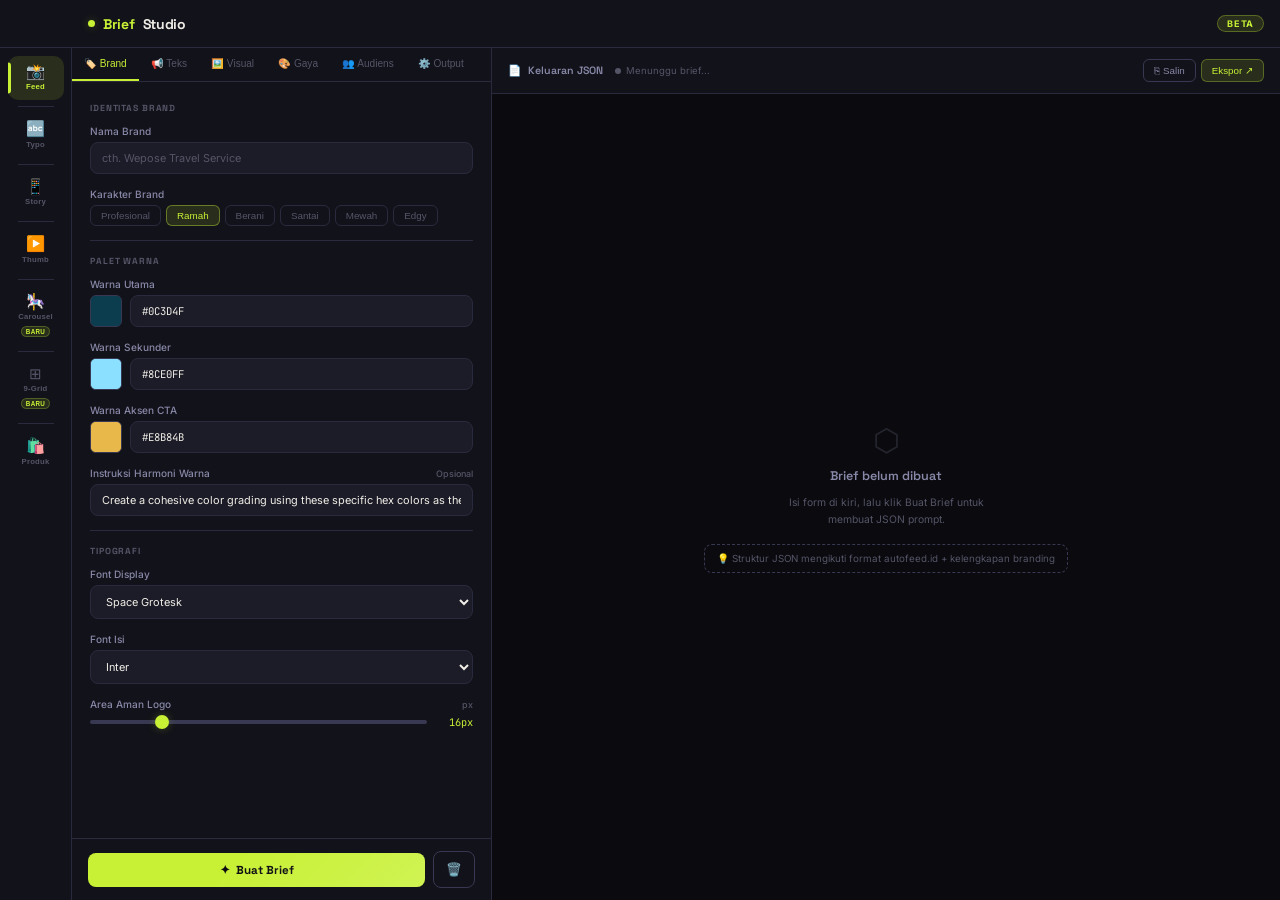
==== commit 2d20dc30: "Rename logo to BriefStudio" ====
--- a/index.html
+++ b/index.html
@@ -3,293 +3,15 @@
 <head>
 <meta charset="UTF-8">
 <meta name="viewport" content="width=device-width, initial-scale=1.0">
-<title>AdsBrief Studio — AI Ads Prompt Generator</title>
+<title>BriefStudio</title>
 <link rel="preconnect" href="https://fonts.googleapis.com">
 <link href="https://fonts.googleapis.com/css2?family=Space+Grotesk:wght@300;400;500;600;700&family=Inter:wght@300;400;500&family=JetBrains+Mono:wght@400;500&display=swap" rel="stylesheet">
-<style>
-*,*::before,*::after{box-sizing:border-box;margin:0;padding:0}
-:root{
-  --canvas:#0A0A0F;--surface:#12121A;--s2:#1C1C28;--s3:#252535;
-  --border:#2A2A3E;--border2:#383852;
-  --accent:#C8F135;--adim:rgba(200,241,53,0.12);--aglow:rgba(200,241,53,0.25);
-  --tp:#F0EDE6;--ts:#8888A8;--tm:#555568;
-  --red:#FF4757;--green:#34D399;--orange:#FB923C;--purple:#A78BFA;--blue:#5B8DEF;
-  --sidebar-w:72px;
-  --jk:#C8F135;--js:#FB923C;--jn:#5B8DEF;--jb:#A78BFA;
-}
-html{font-size:14px}
-body{font-family:'Inter',sans-serif;background:var(--canvas);color:var(--tp);min-height:100vh;overflow-x:hidden}
-
-/* ── Topbar ── */
-.topbar{display:flex;align-items:center;justify-content:space-between;padding:0 16px 0 calc(var(--sidebar-w) + 16px);height:48px;border-bottom:1px solid var(--border);background:var(--surface);position:sticky;top:0;z-index:100}
-.logo{display:flex;align-items:center;gap:8px;font-family:'Space Grotesk',sans-serif;font-weight:700;font-size:1rem;letter-spacing:-0.02em}
-.logo-dot{width:7px;height:7px;border-radius:50%;background:var(--accent);box-shadow:0 0 8px var(--aglow)}
-.logo span{color:var(--accent)}
-.badge{padding:2px 9px;border-radius:99px;font-size:0.65rem;font-weight:700;letter-spacing:0.07em;text-transform:uppercase;background:var(--adim);color:var(--accent);border:1px solid rgba(200,241,53,0.3)}
-
-/* ── Main layout ── */
-.app-shell{display:flex;height:calc(100vh - 48px)}
-
-/* ── Sidebar ── */
-.sidebar{width:var(--sidebar-w);background:var(--surface);border-right:1px solid var(--border);display:flex;flex-direction:column;align-items:center;padding:8px 0;gap:2px;flex-shrink:0;overflow-y:auto;overflow-x:hidden;position:relative;z-index:50}
-.sidebar::-webkit-scrollbar{display:none}
-.mode-btn{display:flex;flex-direction:column;align-items:center;justify-content:center;gap:3px;width:56px;padding:8px 4px;border:none;background:transparent;cursor:pointer;color:var(--tm);transition:all 0.15s;border-radius:10px;position:relative;flex-shrink:0}
-.mode-btn:hover:not(.active){color:var(--ts);background:var(--s2)}
-.mode-btn.active{color:var(--accent);background:var(--adim)}
-.mode-btn.active::before{content:'';position:absolute;left:0;top:50%;transform:translateY(-50%);width:3px;height:70%;background:var(--accent);border-radius:0 3px 3px 0}
-.mode-btn .mi{font-size:1.1rem;line-height:1}
-.mode-btn .ml{font-size:0.55rem;font-weight:600;letter-spacing:0.03em;text-align:center;line-height:1.3;white-space:nowrap}
-.mode-badge{font-size:0.45rem;padding:1px 4px;border-radius:99px;background:var(--adim);color:var(--accent);border:1px solid rgba(200,241,53,0.25);font-weight:700;letter-spacing:0.05em;margin-top:1px}
-.mode-sep{width:36px;height:1px;background:var(--border);flex-shrink:0;margin:4px 0}
-/* Tooltip on hover */
-.mode-btn[data-tip]{position:relative}
-.mode-btn[data-tip]::after{content:attr(data-tip);position:absolute;left:calc(100% + 8px);top:50%;transform:translateY(-50%);background:var(--s3);border:1px solid var(--border2);color:var(--tp);font-size:0.7rem;font-weight:500;padding:4px 8px;border-radius:6px;white-space:nowrap;pointer-events:none;opacity:0;transition:opacity 0.15s;font-family:'Inter',sans-serif;z-index:200;box-shadow:0 4px 12px rgba(0,0,0,0.4)}
-.mode-btn[data-tip]:hover::after{opacity:1}
-
-/* ── Content area ── */
-.content-area{flex:1;display:grid;grid-template-columns:420px 1fr;min-width:0;overflow:hidden}
-
-/* ── Left panel ── */
-.panel-left{background:var(--surface);border-right:1px solid var(--border);overflow-y:auto;display:flex;flex-direction:column;min-width:0}
-.panel-left::-webkit-scrollbar{width:3px}
-.panel-left::-webkit-scrollbar-thumb{background:var(--border2);border-radius:99px}
-
-/* ── Tabs ── */
-.tab-nav{display:flex;border-bottom:1px solid var(--border);overflow-x:auto;scrollbar-width:none;flex-shrink:0}
-.tab-nav::-webkit-scrollbar{display:none}
-.tab-btn{padding:10px 12px;font-size:0.72rem;font-weight:500;color:var(--tm);border:none;background:transparent;cursor:pointer;white-space:nowrap;border-bottom:2px solid transparent;transition:all 0.15s;display:flex;align-items:center;gap:4px}
-.tab-btn.active{color:var(--accent);border-bottom-color:var(--accent)}
-.tab-btn:hover:not(.active){color:var(--tp)}
-
-.form-section{display:none;padding:16px 18px;flex:1}
-.form-section.active{display:block}
-.sec-label{font-family:'Space Grotesk',sans-serif;font-size:0.63rem;font-weight:700;letter-spacing:0.1em;text-transform:uppercase;color:var(--tm);margin-bottom:11px;margin-top:4px}
-.field{margin-bottom:14px}
-.field-label{font-size:0.72rem;font-weight:500;color:var(--ts);margin-bottom:5px;display:flex;justify-content:space-between;align-items:center}
-.field-hint{font-size:0.64rem;color:var(--tm)}
-.fi{width:100%;background:var(--s2);border:1px solid var(--border);border-radius:8px;padding:8px 11px;color:var(--tp);font-family:'Inter',sans-serif;font-size:0.78rem;outline:none;transition:all 0.15s;resize:none}
-.fi::placeholder{color:var(--tm)}
-.fi:focus{border-color:var(--accent);background:var(--s3);box-shadow:0 0 0 3px var(--adim)}
-.fi-row{display:grid;grid-template-columns:1fr 1fr;gap:8px}
-
-.color-row{display:flex;align-items:center;gap:8px}
-.swatch{width:32px;height:32px;border-radius:6px;border:1px solid var(--border2);cursor:pointer;overflow:hidden;flex-shrink:0}
-.swatch input[type=color]{width:200%;height:200%;margin:-50%;cursor:pointer;border:none;background:none}
-
-.toggle-group{display:flex;gap:5px;flex-wrap:wrap}
-.tog{padding:4px 10px;border-radius:6px;font-size:0.7rem;font-weight:500;border:1px solid var(--border);background:transparent;color:var(--tm);cursor:pointer;transition:all 0.15s}
-.tog.on{background:var(--adim);border-color:rgba(200,241,53,0.4);color:var(--accent)}
-.tog:hover:not(.on){border-color:var(--border2);color:var(--tp)}
-
-.tags-wrap{display:flex;flex-wrap:wrap;gap:5px;padding:7px;background:var(--s2);border:1px solid var(--border);border-radius:8px;min-height:40px;cursor:text;transition:all 0.15s}
-.tags-wrap:focus-within{border-color:var(--accent);box-shadow:0 0 0 3px var(--adim)}
-.tag{display:flex;align-items:center;gap:4px;padding:2px 8px;background:var(--s3);border:1px solid var(--border2);border-radius:99px;font-size:0.68rem;color:var(--tp)}
-.tag-x{cursor:pointer;color:var(--tm);font-size:0.75rem;transition:color 0.1s}
-.tag-x:hover{color:var(--red)}
-.tag-input{background:none;border:none;outline:none;color:var(--tp);font-family:'Inter',sans-serif;font-size:0.75rem;min-width:70px;flex:1}
-.tag-input::placeholder{color:var(--tm)}
-
-.ratio-grid{display:grid;grid-template-columns:repeat(4,1fr);gap:5px}
-.ratio-btn{display:flex;flex-direction:column;align-items:center;gap:4px;padding:9px 3px;border:1px solid var(--border);border-radius:8px;background:var(--s2);cursor:pointer;transition:all 0.15s;color:var(--tm)}
-.ratio-btn.on{border-color:rgba(200,241,53,0.4);background:var(--adim);color:var(--accent)}
-.ratio-btn:hover:not(.on){border-color:var(--border2);color:var(--tp)}
-.ratio-shape{border:2px solid currentColor;border-radius:2px;opacity:0.7}
-.ratio-lbl{font-size:0.62rem;font-weight:600;text-align:center;line-height:1.3}
-
-.divider{border:none;border-top:1px solid var(--border);margin:14px 0}
-
-.slider-row{display:flex;align-items:center;gap:10px}
-.slider{flex:1;-webkit-appearance:none;height:4px;border-radius:99px;background:var(--border2);outline:none}
-.slider::-webkit-slider-thumb{-webkit-appearance:none;width:14px;height:14px;border-radius:50%;background:var(--accent);cursor:pointer;box-shadow:0 0 8px var(--aglow)}
-.slider-val{font-family:'JetBrains Mono',monospace;font-size:0.74rem;color:var(--accent);min-width:36px;text-align:right}
-
-/* ── Gen bar ── */
-.gen-bar{padding:12px 16px;border-top:1px solid var(--border);background:var(--surface);display:flex;gap:8px;align-items:center;flex-shrink:0;margin-top:auto}
-.btn-gen{flex:1;display:flex;align-items:center;justify-content:center;gap:6px;padding:10px;border-radius:8px;border:none;background:var(--accent);color:#0A0A0F;font-family:'Space Grotesk',sans-serif;font-weight:700;font-size:0.83rem;cursor:pointer;transition:all 0.2s;position:relative;overflow:hidden}
-.btn-gen::before{content:'';position:absolute;inset:0;background:linear-gradient(135deg,transparent 40%,rgba(255,255,255,0.15) 100%)}
-.btn-gen:hover{transform:translateY(-1px);box-shadow:0 8px 24px rgba(200,241,53,0.35)}
-.btn-gen:active{transform:translateY(0)}
-.btn-gen.loading{opacity:0.7;pointer-events:none}
-.btn-reset{padding:10px 12px;border-radius:8px;border:1px solid var(--border2);background:transparent;color:var(--tm);cursor:pointer;transition:all 0.15s;font-size:0.9rem}
-.btn-reset:hover{border-color:var(--red);color:var(--red)}
-
-/* ── Right panel ── */
-.panel-right{background:var(--canvas);display:flex;flex-direction:column;overflow:hidden;min-width:0}
-.out-header{display:flex;align-items:center;justify-content:space-between;padding:11px 16px;border-bottom:1px solid var(--border);background:var(--surface);flex-wrap:wrap;gap:8px}
-.out-title{display:flex;align-items:center;gap:7px;font-family:'Space Grotesk',sans-serif;font-size:0.76rem;font-weight:600;color:var(--ts)}
-.out-status{display:flex;align-items:center;gap:5px;font-size:0.68rem;color:var(--tm)}
-.sdot{width:6px;height:6px;border-radius:50%;background:var(--tm)}
-.sdot.ready{background:var(--green);box-shadow:0 0 6px var(--green)}
-.sdot.gen{background:var(--accent);animation:pdot 1s infinite}
-@keyframes pdot{0%,100%{box-shadow:0 0 4px var(--accent);opacity:1}50%{box-shadow:0 0 12px var(--accent);opacity:0.5}}
-.out-actions{display:flex;gap:5px}
-.act-btn{display:flex;align-items:center;gap:4px;padding:5px 10px;border-radius:6px;font-size:0.7rem;font-weight:500;cursor:pointer;border:1px solid var(--border2);background:transparent;color:var(--ts);transition:all 0.15s}
-.act-btn:hover{color:var(--tp);background:var(--s2)}
-.act-btn.primary{background:var(--adim);border-color:rgba(200,241,53,0.3);color:var(--accent)}
-.act-btn.primary:hover{background:rgba(200,241,53,0.18)}
-
-.exp-menu{position:relative}
-.exp-drop{display:none;position:absolute;top:calc(100% + 5px);right:0;background:var(--s2);border:1px solid var(--border2);border-radius:9px;overflow:hidden;min-width:170px;z-index:200;box-shadow:0 16px 40px rgba(0,0,0,0.4)}
-.exp-drop.open{display:block}
-.exp-opt{display:flex;align-items:center;gap:8px;padding:8px 12px;font-size:0.74rem;color:var(--ts);cursor:pointer;transition:all 0.1s;border:none;background:none;width:100%;text-align:left}
-.exp-opt:hover{background:var(--s3);color:var(--tp)}
-.exp-div{border:none;border-top:1px solid var(--border);margin:3px 0}
-
-.out-body{flex:1;overflow-y:auto;padding:16px;display:flex;flex-direction:column;gap:12px}
-.out-body::-webkit-scrollbar{width:3px}
-.out-body::-webkit-scrollbar-thumb{background:var(--border);border-radius:99px}
-
-.empty{flex:1;display:flex;flex-direction:column;align-items:center;justify-content:center;gap:10px;color:var(--tm);text-align:center;padding:40px}
-.empty-icon{font-size:2.2rem;opacity:0.35}
-.empty-title{font-family:'Space Grotesk',sans-serif;font-size:0.9rem;font-weight:600;color:var(--ts)}
-.empty-desc{font-size:0.74rem;line-height:1.6;max-width:240px}
-.empty-hint{display:flex;align-items:center;gap:7px;padding:8px 12px;border:1px dashed var(--border2);border-radius:8px;font-size:0.7rem;color:var(--tm);margin-top:6px}
-
-.json-block{background:var(--surface);border:1px solid var(--border);border-radius:10px;overflow:hidden}
-.json-header{display:flex;align-items:center;justify-content:space-between;padding:8px 13px;background:var(--s2);border-bottom:1px solid var(--border)}
-.json-title{font-family:'JetBrains Mono',monospace;font-size:0.68rem;color:var(--tm);display:flex;align-items:center;gap:6px}
-.json-title::before{content:'';display:inline-block;width:6px;height:6px;border-radius:50%;background:var(--accent)}
-.copy-btn{padding:3px 8px;border-radius:5px;font-size:0.64rem;border:1px solid var(--border);background:transparent;color:var(--tm);cursor:pointer;transition:all 0.1s;font-family:'Inter',sans-serif}
-.copy-btn:hover{border-color:var(--accent);color:var(--accent)}
-.copy-btn.done{border-color:var(--green);color:var(--green)}
-.json-code{padding:13px;font-family:'JetBrains Mono',monospace;font-size:0.73rem;line-height:1.7;color:var(--ts);overflow-x:auto;white-space:pre}
-.json-code::-webkit-scrollbar{height:3px}
-.json-code::-webkit-scrollbar-thumb{background:var(--border);border-radius:99px}
-.jk{color:var(--jk)}.js{color:var(--js)}.jn{color:var(--jn)}.jb{color:var(--jb)}.jp{color:var(--tm)}
-
-.sum-card{background:var(--surface);border:1px solid var(--border);border-radius:10px;padding:13px}
-.sum-title{font-family:'Space Grotesk',sans-serif;font-size:0.64rem;font-weight:700;letter-spacing:0.08em;text-transform:uppercase;color:var(--tm);margin-bottom:9px}
-.sum-grid{display:grid;grid-template-columns:repeat(3,1fr);gap:6px}
-.sum-item{background:var(--s2);border-radius:6px;padding:8px}
-.sum-lbl{font-size:0.6rem;color:var(--tm);margin-bottom:2px}
-.sum-val{font-size:0.74rem;color:var(--tp);font-weight:500;word-break:break-word}
-.cdot{width:11px;height:11px;border-radius:3px;display:inline-block;margin-right:4px;vertical-align:middle;border:1px solid rgba(255,255,255,0.1)}
-
-.gpt-banner{background:linear-gradient(135deg,#0f3027,#1a1a2e);border:1px solid rgba(77,199,128,0.25);border-radius:10px;padding:13px;display:flex;align-items:center;justify-content:space-between;gap:10px;flex-wrap:wrap}
-.gpt-logo{width:32px;height:32px;background:#10a37f;border-radius:6px;display:flex;align-items:center;justify-content:center;font-size:0.95rem;flex-shrink:0}
-.gpt-text{font-size:0.74rem;color:var(--ts);line-height:1.5}
-.gpt-text strong{color:var(--tp);font-weight:600}
-.btn-gpt{padding:6px 12px;border-radius:6px;border:1px solid rgba(77,199,128,0.4);background:rgba(77,199,128,0.1);color:#4dc780;font-size:0.72rem;font-weight:600;cursor:pointer;white-space:nowrap;transition:all 0.15s;font-family:'Inter',sans-serif}
-.btn-gpt:hover{background:rgba(77,199,128,0.2)}
-
-.spinner{width:13px;height:13px;border:2px solid rgba(10,10,15,0.3);border-top-color:#0A0A0F;border-radius:50%;animation:spin 0.6s linear infinite}
-@keyframes spin{to{transform:rotate(360deg)}}
-
-.toast-wrap{position:fixed;bottom:20px;right:20px;z-index:1000;display:flex;flex-direction:column;gap:6px}
-.toast{display:flex;align-items:center;gap:8px;padding:8px 13px;background:var(--s2);border:1px solid var(--border2);border-radius:8px;font-size:0.74rem;color:var(--tp);animation:sin 0.2s ease;box-shadow:0 8px 24px rgba(0,0,0,0.3)}
-.toast.ok{border-color:rgba(52,211,153,0.4)}
-.toast.err{border-color:rgba(255,71,87,0.4)}
-@keyframes sin{from{transform:translateX(16px);opacity:0}to{transform:translateX(0);opacity:1}}
-
-/* ── Modal ── */
-.modal-ov{position:fixed;inset:0;background:rgba(0,0,0,0.75);backdrop-filter:blur(6px);-webkit-backdrop-filter:blur(6px);z-index:500;display:flex;align-items:center;justify-content:center;padding:20px;opacity:0;pointer-events:none;transition:opacity 0.2s}
-.modal-ov.open{opacity:1;pointer-events:all}
-.modal{background:var(--surface);border:1px solid var(--border2);border-radius:14px;width:100%;max-width:520px;box-shadow:0 32px 80px rgba(0,0,0,0.6);transform:translateY(14px) scale(0.98);transition:transform 0.25s cubic-bezier(0.34,1.56,0.64,1);overflow:hidden}
-.modal-ov.open .modal{transform:translateY(0) scale(1)}
-.modal-head{display:flex;align-items:flex-start;justify-content:space-between;padding:16px 16px 13px;border-bottom:1px solid var(--border)}
-.modal-check{width:34px;height:34px;border-radius:50%;background:rgba(52,211,153,0.12);border:1px solid rgba(52,211,153,0.35);display:flex;align-items:center;justify-content:center;font-size:0.95rem;color:var(--green);flex-shrink:0}
-.modal-t{font-family:'Space Grotesk',sans-serif;font-size:0.9rem;font-weight:700;color:var(--tp);letter-spacing:-0.01em}
-.modal-sub{font-size:0.61rem;font-weight:700;letter-spacing:0.1em;text-transform:uppercase;color:var(--green);margin-top:2px;display:flex;align-items:center;gap:4px}
-.modal-sub-dot{width:5px;height:5px;border-radius:50%;background:var(--green);animation:pdot 1.5s infinite;display:inline-block}
-.modal-x{width:26px;height:26px;border-radius:6px;border:1px solid var(--border);background:transparent;color:var(--tm);cursor:pointer;display:flex;align-items:center;justify-content:center;font-size:0.85rem;transition:all 0.15s;flex-shrink:0;line-height:1}
-.modal-x:hover{border-color:var(--red);color:var(--red)}
-.modal-steps{display:grid;grid-template-columns:repeat(4,1fr);padding:16px 16px 13px;gap:4px;position:relative}
-.modal-steps::after{content:'';position:absolute;top:calc(16px + 21px);left:calc(12.5% + 21px);right:calc(12.5% + 21px);height:1px;background:var(--border2)}
-.mstep{display:flex;flex-direction:column;align-items:center;gap:6px;position:relative;z-index:1}
-.mstep-box{width:42px;height:42px;border-radius:10px;background:var(--s2);border:1px solid var(--border2);display:flex;align-items:center;justify-content:center;font-size:1rem;position:relative;transition:all 0.2s}
-.mstep-box.on{background:var(--adim);border-color:rgba(200,241,53,0.4)}
-.mstep-num{position:absolute;top:-7px;left:-7px;width:15px;height:15px;border-radius:50%;background:var(--s3);border:1px solid var(--border2);font-size:0.55rem;font-weight:700;color:var(--tm);display:flex;align-items:center;justify-content:center;font-family:'Space Grotesk',sans-serif}
-.mstep-num.on{background:var(--accent);color:#0A0A0F;border-color:var(--accent)}
-.mstep-lbl{font-size:0.62rem;font-weight:600;color:var(--tm);text-align:center;line-height:1.3}
-.mstep-lbl.on{color:var(--ts)}
-.modal-detail{margin:0 13px 13px;background:var(--s2);border:1px solid var(--border);border-radius:10px;padding:11px 13px}
-.modal-dlbl{font-size:0.6rem;font-weight:700;letter-spacing:0.1em;text-transform:uppercase;color:var(--tm);margin-bottom:8px;display:flex;align-items:center;gap:4px}
-.modal-list{list-style:none;display:flex;flex-direction:column;gap:6px}
-.modal-list li{display:flex;align-items:baseline;gap:8px;font-size:0.72rem;color:var(--ts);line-height:1.4}
-.li-n{font-family:'JetBrains Mono',monospace;font-size:0.62rem;color:var(--tm);flex-shrink:0;width:13px}
-.modal-list strong{color:var(--tp);font-weight:600}
-.modal-list code{background:var(--s3);border:1px solid var(--border2);border-radius:4px;padding:1px 4px;font-family:'JetBrains Mono',monospace;font-size:0.68rem;color:var(--accent)}
-.modal-gpt-row{margin:0 13px 13px;display:flex;align-items:center;gap:7px;padding:7px 10px;background:var(--s2);border:1px solid var(--border);border-radius:8px}
-.mgpt-lbl{font-size:0.61rem;color:var(--tm);white-space:nowrap;font-weight:600;letter-spacing:0.04em}
-.mgpt-input{flex:1;background:none;border:none;outline:none;font-family:'JetBrains Mono',monospace;font-size:0.68rem;color:var(--accent)}
-.mgpt-input::placeholder{color:var(--tm)}
-.mgpt-save{padding:3px 8px;border-radius:5px;border:1px solid rgba(200,241,53,0.3);background:var(--adim);color:var(--accent);font-size:0.64rem;font-weight:600;cursor:pointer;font-family:'Inter',sans-serif;transition:all 0.15s;white-space:nowrap}
-.mgpt-save:hover{background:rgba(200,241,53,0.2)}
-.modal-foot{display:flex;align-items:center;justify-content:space-between;padding:10px 13px;border-top:1px solid var(--border);gap:7px;flex-wrap:wrap}
-.btn-dis{padding:7px 12px;border-radius:7px;border:1px solid var(--border2);background:transparent;color:var(--tm);font-size:0.72rem;font-weight:500;cursor:pointer;transition:all 0.15s;font-family:'Inter',sans-serif}
-.btn-dis:hover{color:var(--tp)}
-.modal-fr{display:flex;gap:6px;flex-wrap:wrap}
-.btn-ochatgpt{display:flex;align-items:center;gap:4px;padding:7px 12px;border-radius:7px;border:1px solid rgba(77,199,128,0.3);background:rgba(77,199,128,0.08);color:#4dc780;font-size:0.72rem;font-weight:600;cursor:pointer;transition:all 0.15s;font-family:'Inter',sans-serif;white-space:nowrap}
-.btn-ochatgpt:hover{background:rgba(77,199,128,0.15)}
-.btn-ogpt{display:flex;align-items:center;gap:4px;padding:7px 14px;border-radius:7px;border:none;background:var(--accent);color:#0A0A0F;font-size:0.72rem;font-weight:700;cursor:pointer;transition:all 0.15s;font-family:'Space Grotesk',sans-serif;white-space:nowrap}
-.btn-ogpt:hover{transform:translateY(-1px);box-shadow:0 6px 20px rgba(200,241,53,0.3)}
-
-/* ── Mode panels ── */
-.mode-panel{display:none;flex:1;flex-direction:column;overflow:hidden;height:100%}
-.mode-panel.active{display:flex}
-
-/* ── Carousel / Grid items ── */
-.slide-list{display:flex;flex-direction:column;gap:7px}
-.slide-item{background:var(--s2);border:1px solid var(--border);border-radius:9px;overflow:hidden}
-.slide-header{display:flex;align-items:center;justify-content:space-between;padding:8px 11px;cursor:pointer;border-bottom:1px solid transparent;transition:all 0.15s}
-.slide-header:hover{background:var(--s3)}
-.slide-header.open{border-bottom-color:var(--border)}
-.slide-num{font-family:'JetBrains Mono',monospace;font-size:0.63rem;color:var(--accent);font-weight:700}
-.slide-role{font-size:0.72rem;font-weight:600;color:var(--tp)}
-.slide-body{display:none;padding:11px;flex-direction:column;gap:9px}
-.slide-body.open{display:flex}
-.slide-del{padding:3px 7px;border-radius:5px;border:1px solid var(--border);background:transparent;color:var(--tm);font-size:0.68rem;cursor:pointer;transition:all 0.15s}
-.slide-del:hover{border-color:var(--red);color:var(--red)}
-
-.grid-preview{display:grid;grid-template-columns:repeat(3,1fr);gap:2px;background:var(--border);border-radius:7px;overflow:hidden;margin-bottom:4px}
-.grid-cell{aspect-ratio:1;background:var(--s2);display:flex;flex-direction:column;align-items:center;justify-content:center;font-size:0.63rem;font-weight:700;color:var(--tm);cursor:pointer;transition:all 0.15s;position:relative;font-family:'JetBrains Mono',monospace}
-.grid-cell:hover{background:var(--s3)}
-.grid-cell.selected{outline:2px solid var(--accent);outline-offset:-2px}
-.cell-role{font-size:0.48rem;color:var(--tm);text-align:center;padding:0 2px;line-height:1.2;margin-top:1px}
-
-.tile-item{background:var(--s2);border:1px solid var(--border);border-radius:8px;padding:9px 11px;margin-bottom:7px}
-.tile-header{font-family:'JetBrains Mono',monospace;font-size:0.63rem;color:var(--accent);font-weight:700;margin-bottom:7px}
-
-/* ── Mobile hamburger ── */
-.mob-bar{display:none;align-items:center;justify-content:space-between;padding:0 14px;height:44px;background:var(--surface);border-bottom:1px solid var(--border);position:sticky;top:48px;z-index:90}
-.mob-mode-label{font-family:'Space Grotesk',sans-serif;font-size:0.8rem;font-weight:700;color:var(--accent)}
-.mob-toggle{display:flex;align-items:center;gap:4px;padding:5px 10px;border-radius:7px;border:1px solid var(--border2);background:transparent;color:var(--ts);font-size:0.72rem;cursor:pointer;font-family:'Inter',sans-serif}
-.mob-drawer{display:none;position:fixed;top:0;left:0;bottom:0;width:200px;background:var(--surface);border-right:1px solid var(--border);z-index:300;padding:60px 8px 16px;flex-direction:column;gap:2px;transform:translateX(-100%);transition:transform 0.25s cubic-bezier(0.4,0,0.2,1)}
-.mob-drawer.open{transform:translateX(0)}
-.mob-drawer-ov{display:none;position:fixed;inset:0;background:rgba(0,0,0,0.5);z-index:299}
-.mob-drawer-ov.open{display:block}
-.mob-mode-btn{display:flex;align-items:center;gap:10px;padding:9px 12px;border:none;background:transparent;cursor:pointer;color:var(--tm);border-radius:8px;width:100%;text-align:left;font-family:'Inter',sans-serif;font-size:0.78rem;font-weight:500;transition:all 0.15s}
-.mob-mode-btn:hover{background:var(--s2);color:var(--tp)}
-.mob-mode-btn.active{background:var(--adim);color:var(--accent)}
-.mob-badge{font-size:0.5rem;padding:1px 4px;border-radius:99px;background:var(--adim);color:var(--accent);border:1px solid rgba(200,241,53,0.25);font-weight:700}
-
-/* ── Responsive ── */
-@media(max-width:900px){
-  :root{--sidebar-w:0px}
-  .topbar{padding:0 14px}
-  .sidebar{display:none}
-  .mob-bar{display:flex}
-  .mob-drawer{display:flex}
-  .app-shell{height:auto;flex-direction:column}
-  .content-area{grid-template-columns:1fr;height:auto}
-  .panel-left{max-height:55vh;border-right:none;border-bottom:1px solid var(--border)}
-  .panel-right{min-height:50vh}
-  .sum-grid{grid-template-columns:1fr 1fr}
-  .modal-steps{grid-template-columns:repeat(2,1fr)}
-  .modal-steps::after{display:none}
-}
-@media(max-width:480px){
-  .out-header{flex-direction:column;align-items:flex-start}
-  .sum-grid{grid-template-columns:1fr}
-  .ratio-grid{grid-template-columns:repeat(2,1fr)}
-  .gpt-banner{flex-direction:column;align-items:flex-start}
-}
-</style>
+<link rel="stylesheet" href="style.css">
 </head>
 <body>
 
 <nav class="topbar">
-  <div class="logo"><div class="logo-dot"></div>Ads<span>Brief</span> Studio</div>
+<div class="logo"><div class="logo-dot"></div><span>Brief</span> Studio</div>
   <div style="display:flex;align-items:center;gap:8px">
     <span class="badge">Beta</span>
   </div>
@@ -927,918 +649,6 @@
 
 <div class="toast-wrap" id="tw"></div>
 
-<script>
-'use strict';
-
-// ── State ──────────────────────────────────────────────────────────────────
-let cJSON = null;
-let currentMode = 'feed';
-// Per-mode aspect ratio state
-const modeRatio = {
-  feed: { label: '4:5', full: '4:5 (Portrait Feed)' },
-  typography: { label: '1:1', full: '1:1 (Persegi)' }
-};
-
-// ── Mobile drawer ──────────────────────────────────────────────────────────
-function openMobDrawer() {
-  document.getElementById('mob_drawer').classList.add('open');
-  document.getElementById('mob_ov').classList.add('open');
-}
-function closeMobDrawer() {
-  document.getElementById('mob_drawer').classList.remove('open');
-  document.getElementById('mob_ov').classList.remove('open');
-}
-
-// ── Mode switcher ──────────────────────────────────────────────────────────
-function switchMode(mode, btn, label) {
-  currentMode = mode;
-  // Hide all panels
-  document.querySelectorAll('.mode-panel').forEach(p => p.classList.remove('active'));
-  // Deactivate sidebar buttons
-  document.querySelectorAll('#sidebar .mode-btn').forEach(b => b.classList.remove('active'));
-  // Deactivate mobile drawer buttons
-  document.querySelectorAll('.mob-mode-btn').forEach(b => b.classList.remove('active'));
-  // Show active panel
-  const panel = document.getElementById('mp_' + mode);
-  if (panel) panel.classList.add('active');
-  // Activate clicked button
-  if (btn) btn.classList.add('active');
-  // Sync the sidebar button if mobile btn was clicked
-  const sidebarBtn = document.querySelector(`#sidebar .mode-btn[data-mode="${mode}"]`);
-  if (sidebarBtn) sidebarBtn.classList.add('active');
-  // Update mobile label
-  if (label) document.getElementById('mob_mode_label').textContent = label;
-  // Close mobile drawer
-  closeMobDrawer();
-}
-
-// ── Tab switcher — FIXED: scoped to specific panel by panelId ────────────
-function switchTab(prefix, idx, btn, panelId) {
-  // Find the correct panel — use panelId if provided, fallback to .mode-panel.active
-  const panel = panelId
-    ? document.getElementById(panelId)
-    : document.querySelector('.mode-panel.active');
-  if (!panel) return;
-  // Deactivate all form sections in this panel
-  panel.querySelectorAll('.form-section').forEach(s => s.classList.remove('active'));
-  // Deactivate all tab buttons in this panel's tab-nav
-  panel.querySelectorAll('.tab-nav .tab-btn').forEach(b => b.classList.remove('active'));
-  // Activate target section
-  const target = document.getElementById(prefix + '-' + idx);
-  if (target) target.classList.add('active');
-  // Activate clicked tab button
-  if (btn) btn.classList.add('active');
-}
-
-// ── Toggles ────────────────────────────────────────────────────────────────
-function togSingle(btn, gid) {
-  const group = document.getElementById(gid);
-  if (!group) return;
-  group.querySelectorAll('.tog').forEach(b => b.classList.remove('on'));
-  btn.classList.add('on');
-}
-function togMulti(btn) { btn.classList.toggle('on'); }
-
-// ── Ratio buttons ──────────────────────────────────────────────────────────
-function togRasio(btn, containerId) {
-  const container = containerId
-    ? document.getElementById(containerId)
-    : btn.closest('.ratio-grid');
-  if (!container) return;
-  container.querySelectorAll('.ratio-btn').forEach(b => b.classList.remove('on'));
-  btn.classList.add('on');
-  const lbl = btn.querySelector('.ratio-lbl').textContent.replace(/\n.*/,'').trim();
-  const map = {
-    '1:1': '1:1 (Persegi)',
-    '4:5': '4:5 (Portrait Feed)',
-    '9:16': '9:16 (Story/Reels)',
-    '16:9': '16:9 (Landscape Banner)'
-  };
-  // Store per-mode ratio
-  if (containerId === 'aspect_ratio') {
-    modeRatio.feed = { label: lbl, full: map[lbl] || lbl };
-  } else if (containerId === 'typ_ratio') {
-    modeRatio.typography = { label: lbl, full: map[lbl] || lbl };
-  }
-}
-
-function getRatio(containerId) {
-  const el = document.getElementById(containerId);
-  if (!el) return { label: '1:1', full: '1:1 (Persegi)' };
-  const btn = el.querySelector('.ratio-btn.on');
-  if (!btn) return { label: '1:1', full: '1:1 (Persegi)' };
-  const lbl = btn.querySelector('.ratio-lbl').textContent.replace(/\n.*/,'').trim();
-  const map = { '1:1': '1:1 (Persegi)', '4:5': '4:5 (Portrait Feed)', '9:16': '9:16 (Story/Reels)', '16:9': '16:9 (Landscape Banner)' };
-  return { label: lbl, full: map[lbl] || lbl };
-}
-
-// ── Color sync — UNIFIED system (prefix-based) ─────────────────────────────
-// sw_{key} = swatch div, c_{key} = color input, h_{key} = hex text input
-function syncColorPair(key) {
-  const cEl = document.getElementById('c_' + key);
-  const hEl = document.getElementById('h_' + key);
-  const swEl = document.getElementById('sw_' + key);
-  if (!cEl) return;
-  const val = cEl.value;
-  if (hEl) hEl.value = val.toUpperCase();
-  if (swEl) swEl.style.background = val;
-}
-function syncHexPair(key) {
-  const hEl = document.getElementById('h_' + key);
-  if (!hEl) return;
-  const val = hEl.value.trim();
-  if (!/^#[0-9a-fA-F]{6}$/.test(val)) return;
-  const cEl = document.getElementById('c_' + key);
-  const swEl = document.getElementById('sw_' + key);
-  if (cEl) cEl.value = val;
-  if (swEl) swEl.style.background = val;
-}
-
-// ── Legacy Feed color sync (cp/cs/ca / hp/hs/ha / sw_p/sw_s/sw_a) ─────────
-function syncLegacyC(w) {
-  const v = document.getElementById('c' + w).value;
-  const hEl = document.getElementById('h' + w);
-  const swEl = document.getElementById('sw_' + w);
-  if (hEl) hEl.value = v.toUpperCase();
-  if (swEl) swEl.style.background = v;
-}
-function syncLegacyH(w) {
-  const v = document.getElementById('h' + w).value.trim();
-  if (!/^#[0-9a-fA-F]{6}$/.test(v)) return;
-  const cEl = document.getElementById('c' + w);
-  const swEl = document.getElementById('sw_' + w);
-  if (cEl) cEl.value = v;
-  if (swEl) swEl.style.background = v;
-}
-
-// ── Tags ───────────────────────────────────────────────────────────────────
-function addTag(e, wid) {
-  if (e.key !== 'Enter' && e.key !== ',') return;
-  e.preventDefault();
-  const inp = e.target;
-  const val = inp.value.trim().replace(/,$/, '');
-  if (!val) return;
-  const wrap = document.getElementById(wid);
-  const t = document.createElement('span');
-  t.className = 'tag';
-  t.innerHTML = val + ' <span class="tag-x" onclick="removeTag(this)">×</span>';
-  wrap.insertBefore(t, inp);
-  inp.value = '';
-}
-function removeTag(el) { el.closest('.tag').remove(); }
-function getTags(wid) {
-  const el = document.getElementById(wid);
-  if (!el) return [];
-  return Array.from(el.querySelectorAll('.tag')).map(t =>
-    t.textContent.trim().replace(/×\s*$/, '').trim()
-  );
-}
-
-// ── Helpers ────────────────────────────────────────────────────────────────
-const pLabels = [
-  'draft quality',
-  'standard quality',
-  'high quality, HD',
-  'ultra-realistic, 8k resolution',
-  'photorealistic, 16k hyperdetailed'
-];
-function updatePhoto(v) {
-  document.getElementById('photo_v').textContent = pLabels[v - 1] || 'ultra-realistic, 8k';
-}
-// Get active toggle value from a toggle-group element
-function getA(id) {
-  const el = document.getElementById(id);
-  if (!el) return '';
-  const a = el.querySelector('.tog.on');
-  return a ? a.textContent.trim() : '';
-}
-// Get all active toggle values
-function getAs(id) {
-  const el = document.getElementById(id);
-  if (!el) return [];
-  return Array.from(el.querySelectorAll('.tog.on')).map(b => b.textContent.trim());
-}
-// Get input/textarea/select value safely
-function getVal(id, fallback = '') {
-  const el = document.getElementById(id);
-  if (!el) return fallback;
-  return el.value.trim() || fallback;
-}
-function hexRgb(h) {
-  if (!h || h.length < 7) return '200,241,53';
-  return [
-    parseInt(h.slice(1,3),16),
-    parseInt(h.slice(3,5),16),
-    parseInt(h.slice(5,7),16)
-  ].join(',');
-}
-
-// ── Loading wrapper ────────────────────────────────────────────────────────
-function withLoading(genFn) {
-  // Find gen button in active panel
-  const activePanel = document.querySelector('.mode-panel.active');
-  const btn = activePanel ? activePanel.querySelector('.btn-gen') : null;
-  const spans = btn ? btn.querySelectorAll('span') : [];
-  if (btn) btn.classList.add('loading');
-  if (spans[0]) spans[0].innerHTML = '<div class="spinner"></div>';
-  if (spans[1]) spans[1].textContent = 'Memproses...';
-  document.getElementById('sdot').className = 'sdot gen';
-  document.getElementById('stxt').textContent = 'Memproses...';
-  setTimeout(() => {
-    try { genFn(); } catch(err) { console.error(err); toast('Error saat generate!', 'err'); }
-    if (btn) btn.classList.remove('loading');
-    if (spans[0]) spans[0].textContent = '✦';
-    if (spans[1]) spans[1].textContent = 'Buat Ulang';
-  }, 650);
-}
-
-function emitBrief(data, labelStr) {
-  cJSON = data;
-  renderOutput(data, labelStr);
-  document.getElementById('sdot').className = 'sdot ready';
-  document.getElementById('stxt').textContent = 'Brief siap';
-  toast('✦ Brief berhasil dibuat!', 'ok');
-}
-
-// ── FEED ──────────────────────────────────────────────────────────────────
-function generateFeedJSON() {
-  withLoading(() => {
-    const hp = document.getElementById('hp').value || '#0c3d4f';
-    const hs = document.getElementById('hs').value || '#8ce0ff';
-    const ha = document.getElementById('ha').value || '#e8b84b';
-    const pv = parseInt(document.getElementById('photorealism').value);
-    const pStr = pLabels[pv - 1] || 'ultra-realistic, 8k resolution';
-    const abOn = getA('ab_on').includes('Ya');
-    const imgCount = getA('img_count');
-    const imgNum = imgCount.includes('0') ? 0 : imgCount.includes('1') ? 1 : imgCount.includes('2') ? 2 : 3;
-    const uiStyle = getA('ui_style');
-    const ctaTxt = getVal('cta_text');
-    const ratio = getRatio('aspect_ratio');
-
-    const uiElem = uiStyle === 'Tidak Ada'
-      ? `IMPORTANT: Add a premium modern CTA button displaying: '${ctaTxt}'. Make it prominent.`
-      : `Incorporate minimalist floating ${uiStyle === 'Kartu Glassmorphism' ? 'glassmorphism UI cards' : uiStyle === 'Dashboard Data' ? 'data dashboard elements' : 'feature badges'}, feature icons around the product.\nIMPORTANT: Add a premium modern CTA button displaying: '${ctaTxt}'.`;
-
-    const data = {
-      task_type: "commercial_banner_generation",
-      system_directive: "You are an elite Commercial Art Director. Create a premium promotional banner based on the exact specifications below.",
-      model_parameters: {
-        aspect_ratio: ratio.full,
-        style_preset: getA('style_preset'),
-        quality: getA('quality').toLowerCase(),
-        photorealism: pStr
-      },
-      prompt_structure: {
-        subject: getVal('subject', `Promotional banner for ${getVal('brand_name','[Brand]')}`),
-        branding_elements: {
-          brand_name: getVal('brand_name'),
-          headline: getVal('headline'),
-          subheadline: getVal('subheadline'),
-          description: getVal('description'),
-          call_to_action: ctaTxt
-        },
-        product_visual_layout: {
-          expected_images_count: imgNum,
-          composition_style: getA('composition'),
-          placement_rule: getA('placement'),
-          integration_and_blending: getVal('blending'),
-          strict_rules: imgNum > 1
-            ? ["Use uploaded product images as hero subjects.", "Follow requested visual positioning strictly."]
-            : ["Use uploaded product image as single hero subject.", "Follow requested visual positioning strictly."]
-        },
-        information_layout: {
-          features_to_highlight: getTags('feat_wrap'),
-          ui_elements: uiElem
-        },
-        visual_style_details: {
-          color_palette: {
-            primary_accent: hp,
-            secondary_background: hs,
-            cta_accent: ha,
-            harmony: getVal('color_harmony')
-          },
-          lighting_setup: getA('lighting'),
-          aesthetic_keywords: getVal('aesthetic_kw')
-        },
-        typography_instructions: getVal('typo_note'),
-        composition_rules: getAs('comp_rules')
-      },
-      brand_identity: {
-        brand_voice: getA('brand_voice'),
-        typography_system: {
-          headline_font: getVal('font_display'),
-          body_font: getVal('font_body')
-        },
-        brand_consistency: {
-          logo_safe_zone: getVal('logo_sz', '16') + "px minimum margin",
-          cta_design: {
-            shape: getA('cta_shape').toLowerCase(),
-            fill: hp,
-            text_color: "#ffffff",
-            icon: getA('cta_icon'),
-            shadow: `0 8px 32px rgba(${hexRgb(hp)},0.35)`
-          },
-          forbidden_elements: getTags('forb_wrap')
-        }
-      },
-      target_audience: {
-        demographic: getVal('demographic'),
-        age_range: `${getVal('age_min','22')}–${getVal('age_max','35')}`,
-        psychographic: getVal('psychographic'),
-        platform_context: getA('platform'),
-        scroll_stop_priority: getA('scroll_stop')
-      },
-      output_format: {
-        file_type: getA('file_type'),
-        background: getA('bg_type'),
-        resolution: getA('resolution'),
-        depth_of_field: getA('dof')
-      },
-      negative_prompt: getVal('neg_prompt')
-    };
-
-    if (abOn) {
-      data.variant_generation = {
-        enabled: true,
-        variants: [
-          { id: "A", layout: "centered", cta_color: hp },
-          { id: "B", layout: "left-aligned", cta_color: ha }
-        ],
-        auto_winner_metric: getA('ab_metric')
-      };
-    }
-
-    emitBrief(data, 'feed_brief');
-  });
-}
-
-// ── TYPOGRAPHY ────────────────────────────────────────────────────────────
-function generateTypJSON() {
-  withLoading(() => {
-    const colPri = getVal('h_typ', '#0ea5e9');
-    const colSec = getVal('h_typs', '#020617');
-    const ratio = getRatio('typ_ratio');
-    const data = {
-      task_type: "typography_ads_generation",
-      system_directive: "You are an elite Typography Art Director. Create a premium ad image where typography IS the design hero, seamlessly integrated with the scene.",
-      brand: {
-        name: getVal('typ_brand'),
-        voice: getA('typ_voice'),
-        colors: { primary: colPri, secondary: colSec }
-      },
-      typography: {
-        headline: getVal('typ_headline'),
-        subheadline: getVal('typ_sub'),
-        cta: getVal('typ_cta'),
-        focus_words: getTags('typ_focus_wrap'),
-        secondary_words: getTags('typ_sec_wrap'),
-        size_contrast: getA('typ_scale'),
-        text_cropping: getA('typ_crop'),
-        text_overlap: getA('typ_overlap'),
-        composition: getVal('typ_comp')
-      },
-      camera: {
-        lens: getA('typ_lens'),
-        perspective: getA('typ_persp'),
-        depth: getA('typ_depth'),
-        character: getA('typ_char'),
-        expression: getA('typ_expr'),
-        pose: getA('typ_pose')
-      },
-      visual_style: {
-        style: getA('typ_style'),
-        energy: getA('typ_energy'),
-        lighting: getA('typ_light'),
-        aspect_ratio: ratio.full,
-        effects: getAs('typ_fx'),
-        avoid: getTags('typ_avoid_wrap')
-      },
-      audience: {
-        platform: getA('typ_platform'),
-        campaign_feel: getAs('typ_feel'),
-        target_ctr: getA('typ_ctr')
-      }
-    };
-    emitBrief(data, 'typography_brief');
-  });
-}
-
-// ── STORY ─────────────────────────────────────────────────────────────────
-function generateStoryJSON() {
-  withLoading(() => {
-    const col = getVal('h_st', '#0c3d4f');
-    emitBrief({
-      task_type: "story_reels_generation",
-      brand: getVal('st_brand'),
-      hook_0_3s: getVal('st_hook'),
-      main_message: getVal('st_msg'),
-      cta: getVal('st_cta'),
-      visual_style: getA('st_style'),
-      primary_color: col,
-      format: getA('st_fmt'),
-      directive: "Design a high-impact vertical ad visual optimized for Story/Reels. The hook text must dominate the first visual frame."
-    }, 'story_brief');
-  });
-}
-
-// ── THUMBNAIL ─────────────────────────────────────────────────────────────
-function generateThumbJSON() {
-  withLoading(() => {
-    const col = getVal('h_th', '#ef4444');
-    emitBrief({
-      task_type: "youtube_thumbnail_generation",
-      video_title: getVal('th_title'),
-      thumbnail_text: getVal('th_text'),
-      face_expression: getA('th_expr'),
-      background: getA('th_bg'),
-      dominant_color: col,
-      extra_elements: getAs('th_el'),
-      channel_name: getVal('th_channel'),
-      directive: "Create a high-CTR YouTube thumbnail. Text must be max 5 words, bold, high-contrast. Face expression should be emotionally intense. Design for mobile viewing at 300px width."
-    }, 'thumbnail_brief');
-  });
-}
-
-// ── CAROUSEL ──────────────────────────────────────────────────────────────
-let slideData = [];
-
-function initSlides() {
-  const countStr = getA('car_count') || '5 Slide';
-  const n = parseInt(countStr) || 5;
-  const roles = ['Cover / Hook', 'Problem Statement', 'Solution Intro', 'Detail / Tips', 'CTA & Closing'];
-  slideData = [];
-  for (let i = 0; i < n; i++) {
-    slideData.push({ number: i + 1, role: roles[i] || `Slide ${i + 1}`, headline: '', body: '', visual_note: '' });
-  }
-  renderSlideList();
-}
-
-function syncSlides() {
-  const countStr = getA('car_count') || '5 Slide';
-  const n = parseInt(countStr) || 5;
-  const roles = ['Cover / Hook', 'Problem Statement', 'Solution Intro', 'Detail / Tips', 'CTA & Closing'];
-  while (slideData.length < n) {
-    const i = slideData.length;
-    slideData.push({ number: i + 1, role: roles[i] || `Slide ${i + 1}`, headline: '', body: '', visual_note: '' });
-  }
-  if (slideData.length > n) slideData = slideData.slice(0, n);
-  renderSlideList();
-}
-
-function addSlide() {
-  const n = slideData.length + 1;
-  slideData.push({ number: n, role: `Slide ${n}`, headline: '', body: '', visual_note: '' });
-  renderSlideList();
-}
-
-function deleteSlide(idx) {
-  slideData.splice(idx, 1);
-  slideData.forEach((s, i) => { s.number = i + 1; });
-  renderSlideList();
-}
-
-function renderSlideList() {
-  const list = document.getElementById('slide_list');
-  if (!list) return;
-  list.innerHTML = '';
-  slideData.forEach((slide, idx) => {
-    const item = document.createElement('div');
-    item.className = 'slide-item';
-    item.innerHTML = `
-      <div class="slide-header" onclick="toggleSlide(this)">
-        <div style="display:flex;align-items:center;gap:7px">
-          <span class="slide-num">S${String(slide.number).padStart(2,'0')}</span>
-          <span class="slide-role">${escHtml(slide.role)}</span>
-        </div>
-        <button class="slide-del" onclick="event.stopPropagation();deleteSlide(${idx})">Hapus</button>
-      </div>
-      <div class="slide-body">
-        <div class="field">
-          <div class="field-label"><span>Peran Slide</span></div>
-          <input class="fi" data-idx="${idx}" data-field="role" value="${escHtml(slide.role)}" placeholder="cth. Cover Hook" oninput="updateSlide(this)">
-        </div>
-        <div class="field">
-          <div class="field-label"><span>Judul / Teks Utama</span></div>
-          <input class="fi" data-idx="${idx}" data-field="headline" value="${escHtml(slide.headline)}" placeholder="Teks headline slide ini" oninput="updateSlide(this)">
-        </div>
-        <div class="field">
-          <div class="field-label"><span>Body / Sub-teks</span></div>
-          <textarea class="fi" data-idx="${idx}" data-field="body" rows="2" placeholder="Konten pendukung..." oninput="updateSlide(this)">${escHtml(slide.body)}</textarea>
-        </div>
-        <div class="field">
-          <div class="field-label"><span>Catatan Visual</span></div>
-          <input class="fi" data-idx="${idx}" data-field="visual_note" value="${escHtml(slide.visual_note)}" placeholder="cth. Foto orang kebingungan di depan form" oninput="updateSlide(this)">
-        </div>
-      </div>`;
-    list.appendChild(item);
-  });
-}
-
-function updateSlide(el) {
-  const idx = parseInt(el.dataset.idx);
-  const field = el.dataset.field;
-  if (idx >= 0 && field && slideData[idx]) {
-    slideData[idx][field] = el.value;
-    // Update visible role label if editing role
-    if (field === 'role') {
-      const header = el.closest('.slide-item').querySelector('.slide-role');
-      if (header) header.textContent = el.value;
-    }
-  }
-}
-
-function toggleSlide(header) {
-  const body = header.nextElementSibling;
-  const isOpen = body.classList.contains('open');
-  document.querySelectorAll('.slide-header').forEach(h => h.classList.remove('open'));
-  document.querySelectorAll('.slide-body').forEach(b => b.classList.remove('open'));
-  if (!isOpen) { header.classList.add('open'); body.classList.add('open'); }
-}
-
-function generateCarouselJSON() {
-  withLoading(() => {
-    const col = getVal('h_car', '#0c3d4f');
-    emitBrief({
-      task_type: "carousel_ad_generation",
-      brand: getVal('car_brand'),
-      carousel_type: getA('car_type'),
-      slide_count: slideData.length,
-      topic: getVal('car_topic'),
-      final_cta: getVal('car_cta'),
-      visual_consistency: {
-        thread: getA('car_thread'),
-        transition: getA('car_trans'),
-        primary_color: col
-      },
-      slides: slideData.map(s => ({
-        number: s.number,
-        role: s.role,
-        headline: s.headline,
-        body: s.body,
-        visual_note: s.visual_note
-      })),
-      style: {
-        aesthetic: getA('car_aes'),
-        typography: getA('car_typo'),
-        ratio: getA('car_ratio')
-      },
-      directive: "Design each slide as a cohesive series. Every slide must feel connected visually while being strong as a standalone image."
-    }, 'carousel_brief');
-  });
-}
-
-// ── 9-GRID ────────────────────────────────────────────────────────────────
-const gridConceptMaps = {
-  'Puzzle Besar':    [1,1,1,1,1,1,1,1,1],
-  'Stripe Vertikal': [1,2,3,1,2,3,1,2,3],
-  'Diagonal':        [1,2,3,2,3,1,3,1,2],
-  'Row Alternating': [1,1,1,2,2,2,1,1,1],
-  'Checker':         [1,2,1,2,1,2,1,2,1]
-};
-const gridRoleLabels = {
-  'Puzzle Besar':    ['Bagian BG','Bagian BG','Bagian BG','Bagian BG','Pusat','Bagian BG','Bagian BG','Bagian BG','Bagian BG'],
-  'Stripe Vertikal': ['Kolom 1','Kolom 2','Kolom 3','Kolom 1','Kolom 2','Kolom 3','Kolom 1','Kolom 2','Kolom 3'],
-  'Diagonal':        ['Zona A','Zona B','Zona C','Zona B','Zona C','Zona A','Zona C','Zona A','Zona B'],
-  'Row Alternating': ['Row A','Row A','Row A','Row B','Row B','Row B','Row A','Row A','Row A'],
-  'Checker':         ['Terang','Gelap','Terang','Gelap','Terang','Gelap','Terang','Gelap','Terang']
-};
-
-let selectedCell = null;
-let tileData = Array.from({length:9}, (_,i) => ({ tile: i + 1, role: '', content: '', visual: '' }));
-
-function selectCell(n) {
-  selectedCell = n;
-  document.querySelectorAll('.grid-cell').forEach(c => c.classList.remove('selected'));
-  const cell = document.getElementById('gc' + n);
-  if (cell) cell.classList.add('selected');
-  // Switch to per-tile tab
-  const g9Panel = document.getElementById('mp_grid9');
-  const tabs = g9Panel.querySelectorAll('.tab-nav .tab-btn');
-  switchTab('g9', 2, tabs[2], 'mp_grid9');
-  // Scroll to tile
-  const tileEl = document.getElementById('g9tile_' + n);
-  if (tileEl) setTimeout(() => tileEl.scrollIntoView({ behavior: 'smooth', block: 'center' }), 50);
-}
-
-function updateGridPreview() {
-  const concept = getA('g9_concept') || 'Puzzle Besar';
-  const map = gridConceptMaps[concept] || gridConceptMaps['Puzzle Besar'];
-  const roleMap = gridRoleLabels[concept] || gridRoleLabels['Puzzle Besar'];
-  const opacities = { 1: '0.85', 2: '0.35', 3: '0.2', 4: '0.1' };
-  for (let i = 1; i <= 9; i++) {
-    const cell = document.getElementById('gc' + i);
-    const roleEl = document.getElementById('cr' + i);
-    if (cell && roleEl) {
-      const zone = map[i - 1];
-      cell.style.background = `rgba(200,241,53,${opacities[zone] || '0.35'})`;
-      roleEl.textContent = roleMap[i - 1] || '';
-    }
-  }
-}
-
-function initG9Tiles() {
-  const container = document.getElementById('g9_tiles');
-  if (!container) return;
-  container.innerHTML = '';
-  for (let i = 1; i <= 9; i++) {
-    const d = tileData[i - 1];
-    const item = document.createElement('div');
-    item.className = 'tile-item';
-    item.id = 'g9tile_' + i;
-    item.innerHTML = `
-      <div class="tile-header">TILE ${i}</div>
-      <div class="field">
-        <div class="field-label"><span>Peran</span></div>
-        <input class="fi" id="g9r_${i}" value="${escHtml(d.role)}" placeholder="cth. Pusat Logo, BG kiri..." oninput="tileData[${i-1}].role=this.value">
-      </div>
-      <div class="field">
-        <div class="field-label"><span>Konten</span></div>
-        <input class="fi" id="g9c_${i}" value="${escHtml(d.content)}" placeholder="cth. Logo brand, besar centered" oninput="tileData[${i-1}].content=this.value">
-      </div>
-      <div class="field">
-        <div class="field-label"><span>Catatan Visual</span></div>
-        <input class="fi" id="g9v_${i}" value="${escHtml(d.visual)}" placeholder="cth. Warna latar gelap, sudut kiri bawah" oninput="tileData[${i-1}].visual=this.value">
-      </div>`;
-    container.appendChild(item);
-  }
-}
-
-function generateGrid9JSON() {
-  withLoading(() => {
-    const colMain = getVal('h_g9', '#C8F135');
-    const colBg = getVal('h_g9b', '#0A0A0F');
-    // Sync tile data from inputs before building
-    for (let i = 1; i <= 9; i++) {
-      tileData[i-1].role = getVal('g9r_' + i);
-      tileData[i-1].content = getVal('g9c_' + i);
-      tileData[i-1].visual = getVal('g9v_' + i);
-    }
-    emitBrief({
-      task_type: "instagram_9grid_generation",
-      account: getVal('g9_brand'),
-      grid_concept: getA('g9_concept'),
-      dominant_element: getA('g9_dominant'),
-      content_theme: getVal('g9_theme'),
-      visual_style: {
-        primary_color: colMain,
-        background_color: colBg,
-        aesthetic: getA('g9_aes'),
-        font: getA('g9_font'),
-        consistency_rules: getAs('g9_rules')
-      },
-      tiles: tileData.map(t => ({
-        tile: t.tile,
-        role: t.role,
-        content: t.content,
-        visual_note: t.visual
-      })),
-      directive: "Design 9 individual 1:1 square images that form a cohesive puzzle/grid when arranged in a 3×3 Instagram profile layout. Each tile must look good standalone AND contribute to the larger grid composition. Maintain strict visual consistency across all 9 tiles."
-    }, 'grid9_brief');
-  });
-}
-
-// ── PRODUCT ───────────────────────────────────────────────────────────────
-function generateProductJSON() {
-  withLoading(() => {
-    const col = getVal('h_pr', '#f97316');
-    emitBrief({
-      task_type: "product_showcase_generation",
-      product_name: getVal('pr_name'),
-      category: getA('pr_cat'),
-      usp: getVal('pr_usp'),
-      price_promo: getVal('pr_price'),
-      cta: getVal('pr_cta'),
-      visual_style: {
-        mood: getA('pr_mood'),
-        platform: getA('pr_plat'),
-        dominant_color: col
-      },
-      directive: "Create a high-converting product showcase image. Product must be the hero element. Include price/promo text prominently. Optimize for the target platform's native feel."
-    }, 'product_brief');
-  });
-}
-
-// ── Render output ──────────────────────────────────────────────────────────
-function renderOutput(data, label) {
-  const body = document.getElementById('out_body');
-  const js = JSON.stringify(data, null, 2);
-
-  // Extract colors safely for summary
-  const ps = data.prompt_structure;
-  const hp = (ps && ps.visual_style_details)
-    ? ps.visual_style_details.color_palette.primary_accent
-    : (data.brand && data.brand.colors ? data.brand.colors.primary : '#C8F135');
-  const hs = (ps && ps.visual_style_details)
-    ? ps.visual_style_details.color_palette.secondary_background
-    : '#1C1C28';
-  const ha = (ps && ps.visual_style_details)
-    ? ps.visual_style_details.color_palette.cta_accent
-    : '#e8b84b';
-
-  body.innerHTML = `
-    <div class="json-block">
-      <div class="json-header">
-        <span class="json-title">${escHtml(label || 'ads_brief')}.json</span>
-        <button class="copy-btn" id="cinl" onclick="copyJSON()">Copy</button>
-      </div>
-      <div class="json-code">${synHL(js)}</div>
-    </div>
-    <div class="sum-card">
-      <div class="sum-title">Ringkasan Cepat</div>
-      <div class="sum-grid">
-        ${si('Task Type', data.task_type || '—')}
-        ${si('Brand', (ps && ps.branding_elements ? ps.branding_elements.brand_name : data.brand) || '—')}
-        ${si('Platform', (data.target_audience ? data.target_audience.platform_context : data.audience ? data.audience.platform : '') || '—')}
-        ${sc('Warna Utama', hp)}
-        ${sc('Sekunder', hs)}
-        ${sc('Aksen CTA', ha)}
-        ${si('Rasio', (data.model_parameters ? data.model_parameters.aspect_ratio : data.format) || '—')}
-        ${si('Audiens', data.target_audience ? `${data.target_audience.age_range} · ${data.target_audience.demographic}` : '—')}
-        ${si('Hook', data.target_audience ? data.target_audience.scroll_stop_priority : '—')}
-      </div>
-    </div>
-    <div class="gpt-banner">
-      <div style="display:flex;align-items:center;gap:10px;min-width:0">
-        <div class="gpt-logo" style="flex-shrink:0">🤖</div>
-        <div class="gpt-text"><strong>Ekspor ke AdsBrief AI</strong><br>Prompt tersalin otomatis. Buka GPT lalu Ctrl+V untuk generate.</div>
-      </div>
-      <button class="btn-gpt" onclick="exportGPT()">Buka AdsBrief AI ↗</button>
-    </div>`;
-}
-
-function si(l, v) {
-  return `<div class="sum-item"><div class="sum-lbl">${escHtml(l)}</div><div class="sum-val">${escHtml(String(v || '—'))}</div></div>`;
-}
-function sc(l, h) {
-  const safe = h && /^#[0-9a-fA-F]{3,8}$/.test(h) ? h : '#888';
-  return `<div class="sum-item"><div class="sum-lbl">${escHtml(l)}</div><div class="sum-val"><span class="cdot" style="background:${safe}"></span>${escHtml(safe)}</div></div>`;
-}
-
-function escHtml(str) {
-  return String(str || '').replace(/&/g,'&amp;').replace(/</g,'&lt;').replace(/>/g,'&gt;').replace(/"/g,'&quot;');
-}
-
-function synHL(json) {
-  // Escape HTML first, then apply syntax coloring
-  const escaped = json
-    .replace(/&/g,'&amp;')
-    .replace(/</g,'&lt;')
-    .replace(/>/g,'&gt;');
-  return escaped.replace(
-    /("(?:\\u[\da-fA-F]{4}|\\[^u]|[^\\"])*"(\s*:)?|\b(true|false|null)\b|-?\d+(?:\.\d*)?(?:[eE][+\-]?\d+)?)/g,
-    m => {
-      let c = 'jn'; // number
-      if (/^"/.test(m)) { c = /:$/.test(m) ? 'jk' : 'js'; } // key or string
-      else if (/true|false/.test(m)) c = 'jb';
-      else if (/null/.test(m)) c = 'jp';
-      return `<span class="${c}">${m}</span>`;
-    }
-  ).replace(/([{}[\],])/g, '<span class="jp">$1</span>');
-}
-
-// ── Copy / Export ──────────────────────────────────────────────────────────
-function copyJSON() {
-  if (!cJSON) { toast('Buat brief dulu!', 'err'); return; }
-  const txt = JSON.stringify(cJSON, null, 2);
-  const doFlash = () => {
-    ['copy_btn', 'cinl'].forEach(id => {
-      const b = document.getElementById(id);
-      if (!b) return;
-      const orig = id === 'copy_btn' ? '⎘ Salin' : 'Copy';
-      b.textContent = '✓ Copied!';
-      b.classList.add('done');
-      setTimeout(() => { b.textContent = orig; b.classList.remove('done'); }, 1500);
-    });
-    toast('JSON disalin!', 'ok');
-  };
-  if (navigator.clipboard && navigator.clipboard.writeText) {
-    navigator.clipboard.writeText(txt).then(doFlash).catch(() => { fbCopy(txt); doFlash(); });
-  } else { fbCopy(txt); doFlash(); }
-}
-
-function fbCopy(t) {
-  const ta = document.createElement('textarea');
-  ta.value = t;
-  ta.style.cssText = 'position:fixed;top:-9999px;left:-9999px;opacity:0';
-  document.body.appendChild(ta);
-  ta.focus(); ta.select();
-  try { document.execCommand('copy'); } catch(e) {}
-  document.body.removeChild(ta);
-}
-
-function buildPrompt() {
-  return `Kamu adalah AI Art Director dan Commercial Designer profesional.\n\nGenerate banner iklan berdasarkan JSON brief berikut. Ikuti SEMUA spesifikasi.\n\n${JSON.stringify(cJSON, null, 2)}\n\nOutput:\n1. Generate gambar banner langsung menggunakan DALL-E\n2. Brand compliance checklist singkat\n3. Saran revisi jika diperlukan`;
-}
-
-function exportGPT() {
-  if (!cJSON) { toast('Buat brief dulu!', 'err'); return; }
-  togExp();
-  // Restore saved URL
-  try {
-    const saved = localStorage.getItem('adsbrief_gpt_url');
-    if (saved) document.getElementById('gpt_url').value = saved;
-  } catch(e) {}
-  const p = buildPrompt();
-  const open = () => document.getElementById('modal_ov').classList.add('open');
-  if (navigator.clipboard && navigator.clipboard.writeText) {
-    navigator.clipboard.writeText(p).then(open).catch(() => { fbCopy(p); open(); });
-  } else { fbCopy(p); open(); }
-}
-
-function exportMJ() {
-  if (!cJSON) { toast('Buat brief dulu!', 'err'); return; }
-  togExp();
-  const d = cJSON;
-  const ps = d.prompt_structure;
-  const hl = (ps ? ps.branding_elements.headline : (d.typography ? d.typography.headline : '')) || '';
-  const br = (ps ? ps.branding_elements.brand_name : d.brand) || '';
-  const aes = (ps ? ps.visual_style_details.aesthetic_keywords : '') || '';
-  const ratio = d.model_parameters ? d.model_parameters.aspect_ratio.split(' ')[0].replace(':','/') : '4/5';
-  const mj = `/imagine prompt: ${hl}, ${br}, professional advertising banner, ${aes}, ultra-detailed, ${d.model_parameters ? d.model_parameters.photorealism : 'photorealistic'} --ar ${ratio} --v 6 --style raw --q 2`;
-  if (navigator.clipboard) navigator.clipboard.writeText(mj).then(() => toast('Prompt Midjourney disalin!', 'ok'));
-  else { fbCopy(mj); toast('Prompt Midjourney disalin!', 'ok'); }
-}
-
-function dlJSON() {
-  if (!cJSON) { toast('Buat brief dulu!', 'err'); return; }
-  togExp();
-  const ps = cJSON.prompt_structure;
-  const name = ((ps && ps.branding_elements ? ps.branding_elements.brand_name : cJSON.brand) || 'output')
-    .replace(/\s+/g,'_').replace(/[^a-zA-Z0-9_]/g,'').toLowerCase();
-  const b = new Blob([JSON.stringify(cJSON, null, 2)], { type: 'application/json' });
-  const u = URL.createObjectURL(b);
-  const a = document.createElement('a');
-  a.href = u; a.download = `adsbrief_${name}.json`;
-  a.click();
-  setTimeout(() => URL.revokeObjectURL(u), 1000);
-  toast('Berhasil diunduh!', 'ok');
-}
-
-function togExp() {
-  document.getElementById('exp_drop').classList.toggle('open');
-}
-document.addEventListener('click', e => {
-  if (!e.target.closest('.exp-menu')) {
-    document.getElementById('exp_drop').classList.remove('open');
-  }
-});
-
-// ── Modal ──────────────────────────────────────────────────────────────────
-function closeModal() { document.getElementById('modal_ov').classList.remove('open'); }
-function handleOvClick(e) { if (e.target === document.getElementById('modal_ov')) closeModal(); }
-function openPlain() { closeModal(); setTimeout(() => window.open('https://chatgpt.com/', '_blank'), 100); }
-function openCustomGPT() {
-  const u = document.getElementById('gpt_url').value.trim();
-  if (!u) { toast('Masukkan URL GPT dulu!', 'err'); return; }
-  closeModal();
-  setTimeout(() => window.open(u.startsWith('http') ? u : 'https://' + u, '_blank'), 100);
-}
-function saveGptUrl() {
-  const v = document.getElementById('gpt_url').value.trim();
-  if (!v) { toast('URL tidak boleh kosong!', 'err'); return; }
-  try { localStorage.setItem('adsbrief_gpt_url', v); } catch(e) {}
-  toast('✓ URL GPT tersimpan!', 'ok');
-}
-document.addEventListener('keydown', e => { if (e.key === 'Escape') closeModal(); });
-
-// ── Reset ──────────────────────────────────────────────────────────────────
-function resetForm() {
-  if (!confirm('Reset semua field?')) return;
-  document.querySelectorAll('.fi').forEach(el => {
-    if (el.tagName === 'SELECT') el.selectedIndex = 0;
-    else if (el.type !== 'range' && el.type !== 'color') el.value = '';
-  });
-  cJSON = null;
-  document.getElementById('out_body').innerHTML = `
-    <div class="empty">
-      <div class="empty-icon">⬡</div>
-      <div class="empty-title">Brief belum dibuat</div>
-      <div class="empty-desc">Isi form di kiri lalu klik Buat Brief.</div>
-    </div>`;
-  document.getElementById('sdot').className = 'sdot';
-  document.getElementById('stxt').textContent = 'Menunggu brief...';
-  toast('Form berhasil direset.', 'ok');
-}
-
-// ── Toast ──────────────────────────────────────────────────────────────────
-function toast(msg, type = 'ok') {
-  const c = document.getElementById('tw');
-  const t = document.createElement('div');
-  t.className = `toast ${type}`;
-  t.innerHTML = `<span>${type === 'ok' ? '✓' : '✕'}</span> ${msg}`;
-  c.appendChild(t);
-  setTimeout(() => {
-    t.style.cssText = 'opacity:0;transform:translateX(16px);transition:all 0.2s';
-    setTimeout(() => t.remove(), 200);
-  }, 2500);
-}
-
-// ── Init ───────────────────────────────────────────────────────────────────
-document.addEventListener('DOMContentLoaded', () => {
-  updateGridPreview();
-  initG9Tiles();
-  initSlides();
-});
-</script>
+<script src="app.js"></script>
 </body>
 </html>
--- a/style.css
+++ b/style.css
@@ -0,0 +1,277 @@
+*,*::before,*::after{box-sizing:border-box;margin:0;padding:0}
+:root{
+  --canvas:#0A0A0F;--surface:#12121A;--s2:#1C1C28;--s3:#252535;
+  --border:#2A2A3E;--border2:#383852;
+  --accent:#C8F135;--adim:rgba(200,241,53,0.12);--aglow:rgba(200,241,53,0.25);
+  --tp:#F0EDE6;--ts:#8888A8;--tm:#555568;
+  --red:#FF4757;--green:#34D399;--orange:#FB923C;--purple:#A78BFA;--blue:#5B8DEF;
+  --sidebar-w:72px;
+  --jk:#C8F135;--js:#FB923C;--jn:#5B8DEF;--jb:#A78BFA;
+}
+html{font-size:14px}
+body{font-family:'Inter',sans-serif;background:var(--canvas);color:var(--tp);min-height:100vh;overflow-x:hidden}
+
+/* ── Topbar ── */
+.topbar{display:flex;align-items:center;justify-content:space-between;padding:0 16px 0 calc(var(--sidebar-w) + 16px);height:48px;border-bottom:1px solid var(--border);background:var(--surface);position:sticky;top:0;z-index:100}
+.logo{display:flex;align-items:center;gap:8px;font-family:'Space Grotesk',sans-serif;font-weight:700;font-size:1rem;letter-spacing:-0.02em}
+.logo-dot{width:7px;height:7px;border-radius:50%;background:var(--accent);box-shadow:0 0 8px var(--aglow)}
+.logo span{color:var(--accent)}
+.badge{padding:2px 9px;border-radius:99px;font-size:0.65rem;font-weight:700;letter-spacing:0.07em;text-transform:uppercase;background:var(--adim);color:var(--accent);border:1px solid rgba(200,241,53,0.3)}
+
+/* ── Main layout ── */
+.app-shell{display:flex;height:calc(100vh - 48px)}
+
+/* ── Sidebar ── */
+.sidebar{width:var(--sidebar-w);background:var(--surface);border-right:1px solid var(--border);display:flex;flex-direction:column;align-items:center;padding:8px 0;gap:2px;flex-shrink:0;overflow-y:auto;overflow-x:hidden;position:relative;z-index:50}
+.sidebar::-webkit-scrollbar{display:none}
+.mode-btn{display:flex;flex-direction:column;align-items:center;justify-content:center;gap:3px;width:56px;padding:8px 4px;border:none;background:transparent;cursor:pointer;color:var(--tm);transition:all 0.15s;border-radius:10px;position:relative;flex-shrink:0}
+.mode-btn:hover:not(.active){color:var(--ts);background:var(--s2)}
+.mode-btn.active{color:var(--accent);background:var(--adim)}
+.mode-btn.active::before{content:'';position:absolute;left:0;top:50%;transform:translateY(-50%);width:3px;height:70%;background:var(--accent);border-radius:0 3px 3px 0}
+.mode-btn .mi{font-size:1.1rem;line-height:1}
+.mode-btn .ml{font-size:0.55rem;font-weight:600;letter-spacing:0.03em;text-align:center;line-height:1.3;white-space:nowrap}
+.mode-badge{font-size:0.45rem;padding:1px 4px;border-radius:99px;background:var(--adim);color:var(--accent);border:1px solid rgba(200,241,53,0.25);font-weight:700;letter-spacing:0.05em;margin-top:1px}
+.mode-sep{width:36px;height:1px;background:var(--border);flex-shrink:0;margin:4px 0}
+/* Tooltip on hover */
+.mode-btn[data-tip]{position:relative}
+.mode-btn[data-tip]::after{content:attr(data-tip);position:absolute;left:calc(100% + 8px);top:50%;transform:translateY(-50%);background:var(--s3);border:1px solid var(--border2);color:var(--tp);font-size:0.7rem;font-weight:500;padding:4px 8px;border-radius:6px;white-space:nowrap;pointer-events:none;opacity:0;transition:opacity 0.15s;font-family:'Inter',sans-serif;z-index:200;box-shadow:0 4px 12px rgba(0,0,0,0.4)}
+.mode-btn[data-tip]:hover::after{opacity:1}
+
+/* ── Content area ── */
+.content-area{flex:1;display:grid;grid-template-columns:420px 1fr;min-width:0;overflow:hidden}
+
+/* ── Left panel ── */
+.panel-left{background:var(--surface);border-right:1px solid var(--border);overflow-y:auto;display:flex;flex-direction:column;min-width:0}
+.panel-left::-webkit-scrollbar{width:3px}
+.panel-left::-webkit-scrollbar-thumb{background:var(--border2);border-radius:99px}
+
+/* ── Tabs ── */
+.tab-nav{display:flex;border-bottom:1px solid var(--border);overflow-x:auto;scrollbar-width:none;flex-shrink:0}
+.tab-nav::-webkit-scrollbar{display:none}
+.tab-btn{padding:10px 12px;font-size:0.72rem;font-weight:500;color:var(--tm);border:none;background:transparent;cursor:pointer;white-space:nowrap;border-bottom:2px solid transparent;transition:all 0.15s;display:flex;align-items:center;gap:4px}
+.tab-btn.active{color:var(--accent);border-bottom-color:var(--accent)}
+.tab-btn:hover:not(.active){color:var(--tp)}
+
+.form-section{display:none;padding:16px 18px;flex:1}
+.form-section.active{display:block}
+.sec-label{font-family:'Space Grotesk',sans-serif;font-size:0.63rem;font-weight:700;letter-spacing:0.1em;text-transform:uppercase;color:var(--tm);margin-bottom:11px;margin-top:4px}
+.field{margin-bottom:14px}
+.field-label{font-size:0.72rem;font-weight:500;color:var(--ts);margin-bottom:5px;display:flex;justify-content:space-between;align-items:center}
+.field-hint{font-size:0.64rem;color:var(--tm)}
+.fi{width:100%;background:var(--s2);border:1px solid var(--border);border-radius:8px;padding:8px 11px;color:var(--tp);font-family:'Inter',sans-serif;font-size:0.78rem;outline:none;transition:all 0.15s;resize:none}
+.fi::placeholder{color:var(--tm)}
+.fi:focus{border-color:var(--accent);background:var(--s3);box-shadow:0 0 0 3px var(--adim)}
+.fi-row{display:grid;grid-template-columns:1fr 1fr;gap:8px}
+
+.color-row{display:flex;align-items:center;gap:8px}
+.swatch{width:32px;height:32px;border-radius:6px;border:1px solid var(--border2);cursor:pointer;overflow:hidden;flex-shrink:0}
+.swatch input[type=color]{width:200%;height:200%;margin:-50%;cursor:pointer;border:none;background:none}
+
+.toggle-group{display:flex;gap:5px;flex-wrap:wrap}
+.tog{padding:4px 10px;border-radius:6px;font-size:0.7rem;font-weight:500;border:1px solid var(--border);background:transparent;color:var(--tm);cursor:pointer;transition:all 0.15s}
+.tog.on{background:var(--adim);border-color:rgba(200,241,53,0.4);color:var(--accent)}
+.tog:hover:not(.on){border-color:var(--border2);color:var(--tp)}
+
+.tags-wrap{display:flex;flex-wrap:wrap;gap:5px;padding:7px;background:var(--s2);border:1px solid var(--border);border-radius:8px;min-height:40px;cursor:text;transition:all 0.15s}
+.tags-wrap:focus-within{border-color:var(--accent);box-shadow:0 0 0 3px var(--adim)}
+.tag{display:flex;align-items:center;gap:4px;padding:2px 8px;background:var(--s3);border:1px solid var(--border2);border-radius:99px;font-size:0.68rem;color:var(--tp)}
+.tag-x{cursor:pointer;color:var(--tm);font-size:0.75rem;transition:color 0.1s}
+.tag-x:hover{color:var(--red)}
+.tag-input{background:none;border:none;outline:none;color:var(--tp);font-family:'Inter',sans-serif;font-size:0.75rem;min-width:70px;flex:1}
+.tag-input::placeholder{color:var(--tm)}
+
+.ratio-grid{display:grid;grid-template-columns:repeat(4,1fr);gap:5px}
+.ratio-btn{display:flex;flex-direction:column;align-items:center;gap:4px;padding:9px 3px;border:1px solid var(--border);border-radius:8px;background:var(--s2);cursor:pointer;transition:all 0.15s;color:var(--tm)}
+.ratio-btn.on{border-color:rgba(200,241,53,0.4);background:var(--adim);color:var(--accent)}
+.ratio-btn:hover:not(.on){border-color:var(--border2);color:var(--tp)}
+.ratio-shape{border:2px solid currentColor;border-radius:2px;opacity:0.7}
+.ratio-lbl{font-size:0.62rem;font-weight:600;text-align:center;line-height:1.3}
+
+.divider{border:none;border-top:1px solid var(--border);margin:14px 0}
+
+.slider-row{display:flex;align-items:center;gap:10px}
+.slider{flex:1;-webkit-appearance:none;height:4px;border-radius:99px;background:var(--border2);outline:none}
+.slider::-webkit-slider-thumb{-webkit-appearance:none;width:14px;height:14px;border-radius:50%;background:var(--accent);cursor:pointer;box-shadow:0 0 8px var(--aglow)}
+.slider-val{font-family:'JetBrains Mono',monospace;font-size:0.74rem;color:var(--accent);min-width:36px;text-align:right}
+
+/* ── Gen bar ── */
+.gen-bar{padding:12px 16px;border-top:1px solid var(--border);background:var(--surface);display:flex;gap:8px;align-items:center;flex-shrink:0;margin-top:auto}
+.btn-gen{flex:1;display:flex;align-items:center;justify-content:center;gap:6px;padding:10px;border-radius:8px;border:none;background:var(--accent);color:#0A0A0F;font-family:'Space Grotesk',sans-serif;font-weight:700;font-size:0.83rem;cursor:pointer;transition:all 0.2s;position:relative;overflow:hidden}
+.btn-gen::before{content:'';position:absolute;inset:0;background:linear-gradient(135deg,transparent 40%,rgba(255,255,255,0.15) 100%)}
+.btn-gen:hover{transform:translateY(-1px);box-shadow:0 8px 24px rgba(200,241,53,0.35)}
+.btn-gen:active{transform:translateY(0)}
+.btn-gen.loading{opacity:0.7;pointer-events:none}
+.btn-reset{padding:10px 12px;border-radius:8px;border:1px solid var(--border2);background:transparent;color:var(--tm);cursor:pointer;transition:all 0.15s;font-size:0.9rem}
+.btn-reset:hover{border-color:var(--red);color:var(--red)}
+
+/* ── Right panel ── */
+.panel-right{background:var(--canvas);display:flex;flex-direction:column;overflow:hidden;min-width:0}
+.out-header{display:flex;align-items:center;justify-content:space-between;padding:11px 16px;border-bottom:1px solid var(--border);background:var(--surface);flex-wrap:wrap;gap:8px}
+.out-title{display:flex;align-items:center;gap:7px;font-family:'Space Grotesk',sans-serif;font-size:0.76rem;font-weight:600;color:var(--ts)}
+.out-status{display:flex;align-items:center;gap:5px;font-size:0.68rem;color:var(--tm)}
+.sdot{width:6px;height:6px;border-radius:50%;background:var(--tm)}
+.sdot.ready{background:var(--green);box-shadow:0 0 6px var(--green)}
+.sdot.gen{background:var(--accent);animation:pdot 1s infinite}
+@keyframes pdot{0%,100%{box-shadow:0 0 4px var(--accent);opacity:1}50%{box-shadow:0 0 12px var(--accent);opacity:0.5}}
+.out-actions{display:flex;gap:5px}
+.act-btn{display:flex;align-items:center;gap:4px;padding:5px 10px;border-radius:6px;font-size:0.7rem;font-weight:500;cursor:pointer;border:1px solid var(--border2);background:transparent;color:var(--ts);transition:all 0.15s}
+.act-btn:hover{color:var(--tp);background:var(--s2)}
+.act-btn.primary{background:var(--adim);border-color:rgba(200,241,53,0.3);color:var(--accent)}
+.act-btn.primary:hover{background:rgba(200,241,53,0.18)}
+
+.exp-menu{position:relative}
+.exp-drop{display:none;position:absolute;top:calc(100% + 5px);right:0;background:var(--s2);border:1px solid var(--border2);border-radius:9px;overflow:hidden;min-width:170px;z-index:200;box-shadow:0 16px 40px rgba(0,0,0,0.4)}
+.exp-drop.open{display:block}
+.exp-opt{display:flex;align-items:center;gap:8px;padding:8px 12px;font-size:0.74rem;color:var(--ts);cursor:pointer;transition:all 0.1s;border:none;background:none;width:100%;text-align:left}
+.exp-opt:hover{background:var(--s3);color:var(--tp)}
+.exp-div{border:none;border-top:1px solid var(--border);margin:3px 0}
+
+.out-body{flex:1;overflow-y:auto;padding:16px;display:flex;flex-direction:column;gap:12px}
+.out-body::-webkit-scrollbar{width:3px}
+.out-body::-webkit-scrollbar-thumb{background:var(--border);border-radius:99px}
+
+.empty{flex:1;display:flex;flex-direction:column;align-items:center;justify-content:center;gap:10px;color:var(--tm);text-align:center;padding:40px}
+.empty-icon{font-size:2.2rem;opacity:0.35}
+.empty-title{font-family:'Space Grotesk',sans-serif;font-size:0.9rem;font-weight:600;color:var(--ts)}
+.empty-desc{font-size:0.74rem;line-height:1.6;max-width:240px}
+.empty-hint{display:flex;align-items:center;gap:7px;padding:8px 12px;border:1px dashed var(--border2);border-radius:8px;font-size:0.7rem;color:var(--tm);margin-top:6px}
+
+.json-block{background:var(--surface);border:1px solid var(--border);border-radius:10px;overflow:hidden}
+.json-header{display:flex;align-items:center;justify-content:space-between;padding:8px 13px;background:var(--s2);border-bottom:1px solid var(--border)}
+.json-title{font-family:'JetBrains Mono',monospace;font-size:0.68rem;color:var(--tm);display:flex;align-items:center;gap:6px}
+.json-title::before{content:'';display:inline-block;width:6px;height:6px;border-radius:50%;background:var(--accent)}
+.copy-btn{padding:3px 8px;border-radius:5px;font-size:0.64rem;border:1px solid var(--border);background:transparent;color:var(--tm);cursor:pointer;transition:all 0.1s;font-family:'Inter',sans-serif}
+.copy-btn:hover{border-color:var(--accent);color:var(--accent)}
+.copy-btn.done{border-color:var(--green);color:var(--green)}
+.json-code{padding:13px;font-family:'JetBrains Mono',monospace;font-size:0.73rem;line-height:1.7;color:var(--ts);overflow-x:auto;white-space:pre}
+.json-code::-webkit-scrollbar{height:3px}
+.json-code::-webkit-scrollbar-thumb{background:var(--border);border-radius:99px}
+.jk{color:var(--jk)}.js{color:var(--js)}.jn{color:var(--jn)}.jb{color:var(--jb)}.jp{color:var(--tm)}
+
+.sum-card{background:var(--surface);border:1px solid var(--border);border-radius:10px;padding:13px}
+.sum-title{font-family:'Space Grotesk',sans-serif;font-size:0.64rem;font-weight:700;letter-spacing:0.08em;text-transform:uppercase;color:var(--tm);margin-bottom:9px}
+.sum-grid{display:grid;grid-template-columns:repeat(3,1fr);gap:6px}
+.sum-item{background:var(--s2);border-radius:6px;padding:8px}
+.sum-lbl{font-size:0.6rem;color:var(--tm);margin-bottom:2px}
+.sum-val{font-size:0.74rem;color:var(--tp);font-weight:500;word-break:break-word}
+.cdot{width:11px;height:11px;border-radius:3px;display:inline-block;margin-right:4px;vertical-align:middle;border:1px solid rgba(255,255,255,0.1)}
+
+.gpt-banner{background:linear-gradient(135deg,#0f3027,#1a1a2e);border:1px solid rgba(77,199,128,0.25);border-radius:10px;padding:13px;display:flex;align-items:center;justify-content:space-between;gap:10px;flex-wrap:wrap}
+.gpt-logo{width:32px;height:32px;background:#10a37f;border-radius:6px;display:flex;align-items:center;justify-content:center;font-size:0.95rem;flex-shrink:0}
+.gpt-text{font-size:0.74rem;color:var(--ts);line-height:1.5}
+.gpt-text strong{color:var(--tp);font-weight:600}
+.btn-gpt{padding:6px 12px;border-radius:6px;border:1px solid rgba(77,199,128,0.4);background:rgba(77,199,128,0.1);color:#4dc780;font-size:0.72rem;font-weight:600;cursor:pointer;white-space:nowrap;transition:all 0.15s;font-family:'Inter',sans-serif}
+.btn-gpt:hover{background:rgba(77,199,128,0.2)}
+
+.spinner{width:13px;height:13px;border:2px solid rgba(10,10,15,0.3);border-top-color:#0A0A0F;border-radius:50%;animation:spin 0.6s linear infinite}
+@keyframes spin{to{transform:rotate(360deg)}}
+
+.toast-wrap{position:fixed;bottom:20px;right:20px;z-index:1000;display:flex;flex-direction:column;gap:6px}
+.toast{display:flex;align-items:center;gap:8px;padding:8px 13px;background:var(--s2);border:1px solid var(--border2);border-radius:8px;font-size:0.74rem;color:var(--tp);animation:sin 0.2s ease;box-shadow:0 8px 24px rgba(0,0,0,0.3)}
+.toast.ok{border-color:rgba(52,211,153,0.4)}
+.toast.err{border-color:rgba(255,71,87,0.4)}
+@keyframes sin{from{transform:translateX(16px);opacity:0}to{transform:translateX(0);opacity:1}}
+
+/* ── Modal ── */
+.modal-ov{position:fixed;inset:0;background:rgba(0,0,0,0.75);backdrop-filter:blur(6px);-webkit-backdrop-filter:blur(6px);z-index:500;display:flex;align-items:center;justify-content:center;padding:20px;opacity:0;pointer-events:none;transition:opacity 0.2s}
+.modal-ov.open{opacity:1;pointer-events:all}
+.modal{background:var(--surface);border:1px solid var(--border2);border-radius:14px;width:100%;max-width:520px;box-shadow:0 32px 80px rgba(0,0,0,0.6);transform:translateY(14px) scale(0.98);transition:transform 0.25s cubic-bezier(0.34,1.56,0.64,1);overflow:hidden}
+.modal-ov.open .modal{transform:translateY(0) scale(1)}
+.modal-head{display:flex;align-items:flex-start;justify-content:space-between;padding:16px 16px 13px;border-bottom:1px solid var(--border)}
+.modal-check{width:34px;height:34px;border-radius:50%;background:rgba(52,211,153,0.12);border:1px solid rgba(52,211,153,0.35);display:flex;align-items:center;justify-content:center;font-size:0.95rem;color:var(--green);flex-shrink:0}
+.modal-t{font-family:'Space Grotesk',sans-serif;font-size:0.9rem;font-weight:700;color:var(--tp);letter-spacing:-0.01em}
+.modal-sub{font-size:0.61rem;font-weight:700;letter-spacing:0.1em;text-transform:uppercase;color:var(--green);margin-top:2px;display:flex;align-items:center;gap:4px}
+.modal-sub-dot{width:5px;height:5px;border-radius:50%;background:var(--green);animation:pdot 1.5s infinite;display:inline-block}
+.modal-x{width:26px;height:26px;border-radius:6px;border:1px solid var(--border);background:transparent;color:var(--tm);cursor:pointer;display:flex;align-items:center;justify-content:center;font-size:0.85rem;transition:all 0.15s;flex-shrink:0;line-height:1}
+.modal-x:hover{border-color:var(--red);color:var(--red)}
+.modal-steps{display:grid;grid-template-columns:repeat(4,1fr);padding:16px 16px 13px;gap:4px;position:relative}
+.modal-steps::after{content:'';position:absolute;top:calc(16px + 21px);left:calc(12.5% + 21px);right:calc(12.5% + 21px);height:1px;background:var(--border2)}
+.mstep{display:flex;flex-direction:column;align-items:center;gap:6px;position:relative;z-index:1}
+.mstep-box{width:42px;height:42px;border-radius:10px;background:var(--s2);border:1px solid var(--border2);display:flex;align-items:center;justify-content:center;font-size:1rem;position:relative;transition:all 0.2s}
+.mstep-box.on{background:var(--adim);border-color:rgba(200,241,53,0.4)}
+.mstep-num{position:absolute;top:-7px;left:-7px;width:15px;height:15px;border-radius:50%;background:var(--s3);border:1px solid var(--border2);font-size:0.55rem;font-weight:700;color:var(--tm);display:flex;align-items:center;justify-content:center;font-family:'Space Grotesk',sans-serif}
+.mstep-num.on{background:var(--accent);color:#0A0A0F;border-color:var(--accent)}
+.mstep-lbl{font-size:0.62rem;font-weight:600;color:var(--tm);text-align:center;line-height:1.3}
+.mstep-lbl.on{color:var(--ts)}
+.modal-detail{margin:0 13px 13px;background:var(--s2);border:1px solid var(--border);border-radius:10px;padding:11px 13px}
+.modal-dlbl{font-size:0.6rem;font-weight:700;letter-spacing:0.1em;text-transform:uppercase;color:var(--tm);margin-bottom:8px;display:flex;align-items:center;gap:4px}
+.modal-list{list-style:none;display:flex;flex-direction:column;gap:6px}
+.modal-list li{display:flex;align-items:baseline;gap:8px;font-size:0.72rem;color:var(--ts);line-height:1.4}
+.li-n{font-family:'JetBrains Mono',monospace;font-size:0.62rem;color:var(--tm);flex-shrink:0;width:13px}
+.modal-list strong{color:var(--tp);font-weight:600}
+.modal-list code{background:var(--s3);border:1px solid var(--border2);border-radius:4px;padding:1px 4px;font-family:'JetBrains Mono',monospace;font-size:0.68rem;color:var(--accent)}
+.modal-gpt-row{margin:0 13px 13px;display:flex;align-items:center;gap:7px;padding:7px 10px;background:var(--s2);border:1px solid var(--border);border-radius:8px}
+.mgpt-lbl{font-size:0.61rem;color:var(--tm);white-space:nowrap;font-weight:600;letter-spacing:0.04em}
+.mgpt-input{flex:1;background:none;border:none;outline:none;font-family:'JetBrains Mono',monospace;font-size:0.68rem;color:var(--accent)}
+.mgpt-input::placeholder{color:var(--tm)}
+.mgpt-save{padding:3px 8px;border-radius:5px;border:1px solid rgba(200,241,53,0.3);background:var(--adim);color:var(--accent);font-size:0.64rem;font-weight:600;cursor:pointer;font-family:'Inter',sans-serif;transition:all 0.15s;white-space:nowrap}
+.mgpt-save:hover{background:rgba(200,241,53,0.2)}
+.modal-foot{display:flex;align-items:center;justify-content:space-between;padding:10px 13px;border-top:1px solid var(--border);gap:7px;flex-wrap:wrap}
+.btn-dis{padding:7px 12px;border-radius:7px;border:1px solid var(--border2);background:transparent;color:var(--tm);font-size:0.72rem;font-weight:500;cursor:pointer;transition:all 0.15s;font-family:'Inter',sans-serif}
+.btn-dis:hover{color:var(--tp)}
+.modal-fr{display:flex;gap:6px;flex-wrap:wrap}
+.btn-ochatgpt{display:flex;align-items:center;gap:4px;padding:7px 12px;border-radius:7px;border:1px solid rgba(77,199,128,0.3);background:rgba(77,199,128,0.08);color:#4dc780;font-size:0.72rem;font-weight:600;cursor:pointer;transition:all 0.15s;font-family:'Inter',sans-serif;white-space:nowrap}
+.btn-ochatgpt:hover{background:rgba(77,199,128,0.15)}
+.btn-ogpt{display:flex;align-items:center;gap:4px;padding:7px 14px;border-radius:7px;border:none;background:var(--accent);color:#0A0A0F;font-size:0.72rem;font-weight:700;cursor:pointer;transition:all 0.15s;font-family:'Space Grotesk',sans-serif;white-space:nowrap}
+.btn-ogpt:hover{transform:translateY(-1px);box-shadow:0 6px 20px rgba(200,241,53,0.3)}
+
+/* ── Mode panels ── */
+.mode-panel{display:none;flex:1;flex-direction:column;overflow:hidden;height:100%}
+.mode-panel.active{display:flex}
+
+/* ── Carousel / Grid items ── */
+.slide-list{display:flex;flex-direction:column;gap:7px}
+.slide-item{background:var(--s2);border:1px solid var(--border);border-radius:9px;overflow:hidden}
+.slide-header{display:flex;align-items:center;justify-content:space-between;padding:8px 11px;cursor:pointer;border-bottom:1px solid transparent;transition:all 0.15s}
+.slide-header:hover{background:var(--s3)}
+.slide-header.open{border-bottom-color:var(--border)}
+.slide-num{font-family:'JetBrains Mono',monospace;font-size:0.63rem;color:var(--accent);font-weight:700}
+.slide-role{font-size:0.72rem;font-weight:600;color:var(--tp)}
+.slide-body{display:none;padding:11px;flex-direction:column;gap:9px}
+.slide-body.open{display:flex}
+.slide-del{padding:3px 7px;border-radius:5px;border:1px solid var(--border);background:transparent;color:var(--tm);font-size:0.68rem;cursor:pointer;transition:all 0.15s}
+.slide-del:hover{border-color:var(--red);color:var(--red)}
+
+.grid-preview{display:grid;grid-template-columns:repeat(3,1fr);gap:2px;background:var(--border);border-radius:7px;overflow:hidden;margin-bottom:4px}
+.grid-cell{aspect-ratio:1;background:var(--s2);display:flex;flex-direction:column;align-items:center;justify-content:center;font-size:0.63rem;font-weight:700;color:var(--tm);cursor:pointer;transition:all 0.15s;position:relative;font-family:'JetBrains Mono',monospace}
+.grid-cell:hover{background:var(--s3)}
+.grid-cell.selected{outline:2px solid var(--accent);outline-offset:-2px}
+.cell-role{font-size:0.48rem;color:var(--tm);text-align:center;padding:0 2px;line-height:1.2;margin-top:1px}
+
+.tile-item{background:var(--s2);border:1px solid var(--border);border-radius:8px;padding:9px 11px;margin-bottom:7px}
+.tile-header{font-family:'JetBrains Mono',monospace;font-size:0.63rem;color:var(--accent);font-weight:700;margin-bottom:7px}
+
+/* ── Mobile hamburger ── */
+.mob-bar{display:none;align-items:center;justify-content:space-between;padding:0 14px;height:44px;background:var(--surface);border-bottom:1px solid var(--border);position:sticky;top:48px;z-index:90}
+.mob-mode-label{font-family:'Space Grotesk',sans-serif;font-size:0.8rem;font-weight:700;color:var(--accent)}
+.mob-toggle{display:flex;align-items:center;gap:4px;padding:5px 10px;border-radius:7px;border:1px solid var(--border2);background:transparent;color:var(--ts);font-size:0.72rem;cursor:pointer;font-family:'Inter',sans-serif}
+.mob-drawer{display:none;position:fixed;top:0;left:0;bottom:0;width:200px;background:var(--surface);border-right:1px solid var(--border);z-index:300;padding:60px 8px 16px;flex-direction:column;gap:2px;transform:translateX(-100%);transition:transform 0.25s cubic-bezier(0.4,0,0.2,1)}
+.mob-drawer.open{transform:translateX(0)}
+.mob-drawer-ov{display:none;position:fixed;inset:0;background:rgba(0,0,0,0.5);z-index:299}
+.mob-drawer-ov.open{display:block}
+.mob-mode-btn{display:flex;align-items:center;gap:10px;padding:9px 12px;border:none;background:transparent;cursor:pointer;color:var(--tm);border-radius:8px;width:100%;text-align:left;font-family:'Inter',sans-serif;font-size:0.78rem;font-weight:500;transition:all 0.15s}
+.mob-mode-btn:hover{background:var(--s2);color:var(--tp)}
+.mob-mode-btn.active{background:var(--adim);color:var(--accent)}
+.mob-badge{font-size:0.5rem;padding:1px 4px;border-radius:99px;background:var(--adim);color:var(--accent);border:1px solid rgba(200,241,53,0.25);font-weight:700}
+
+/* ── Responsive ── */
+@media(max-width:900px){
+  :root{--sidebar-w:0px}
+  .topbar{padding:0 14px}
+  .sidebar{display:none}
+  .mob-bar{display:flex}
+  .mob-drawer{display:flex}
+  .app-shell{height:auto;flex-direction:column}
+  .content-area{grid-template-columns:1fr;height:auto}
+  .panel-left{max-height:55vh;border-right:none;border-bottom:1px solid var(--border)}
+  .panel-right{min-height:50vh}
+  .sum-grid{grid-template-columns:1fr 1fr}
+  .modal-steps{grid-template-columns:repeat(2,1fr)}
+  .modal-steps::after{display:none}
+}
+@media(max-width:480px){
+  .out-header{flex-direction:column;align-items:flex-start}
+  .sum-grid{grid-template-columns:1fr}
+  .ratio-grid{grid-template-columns:repeat(2,1fr)}
+  .gpt-banner{flex-direction:column;align-items:flex-start}
+}
